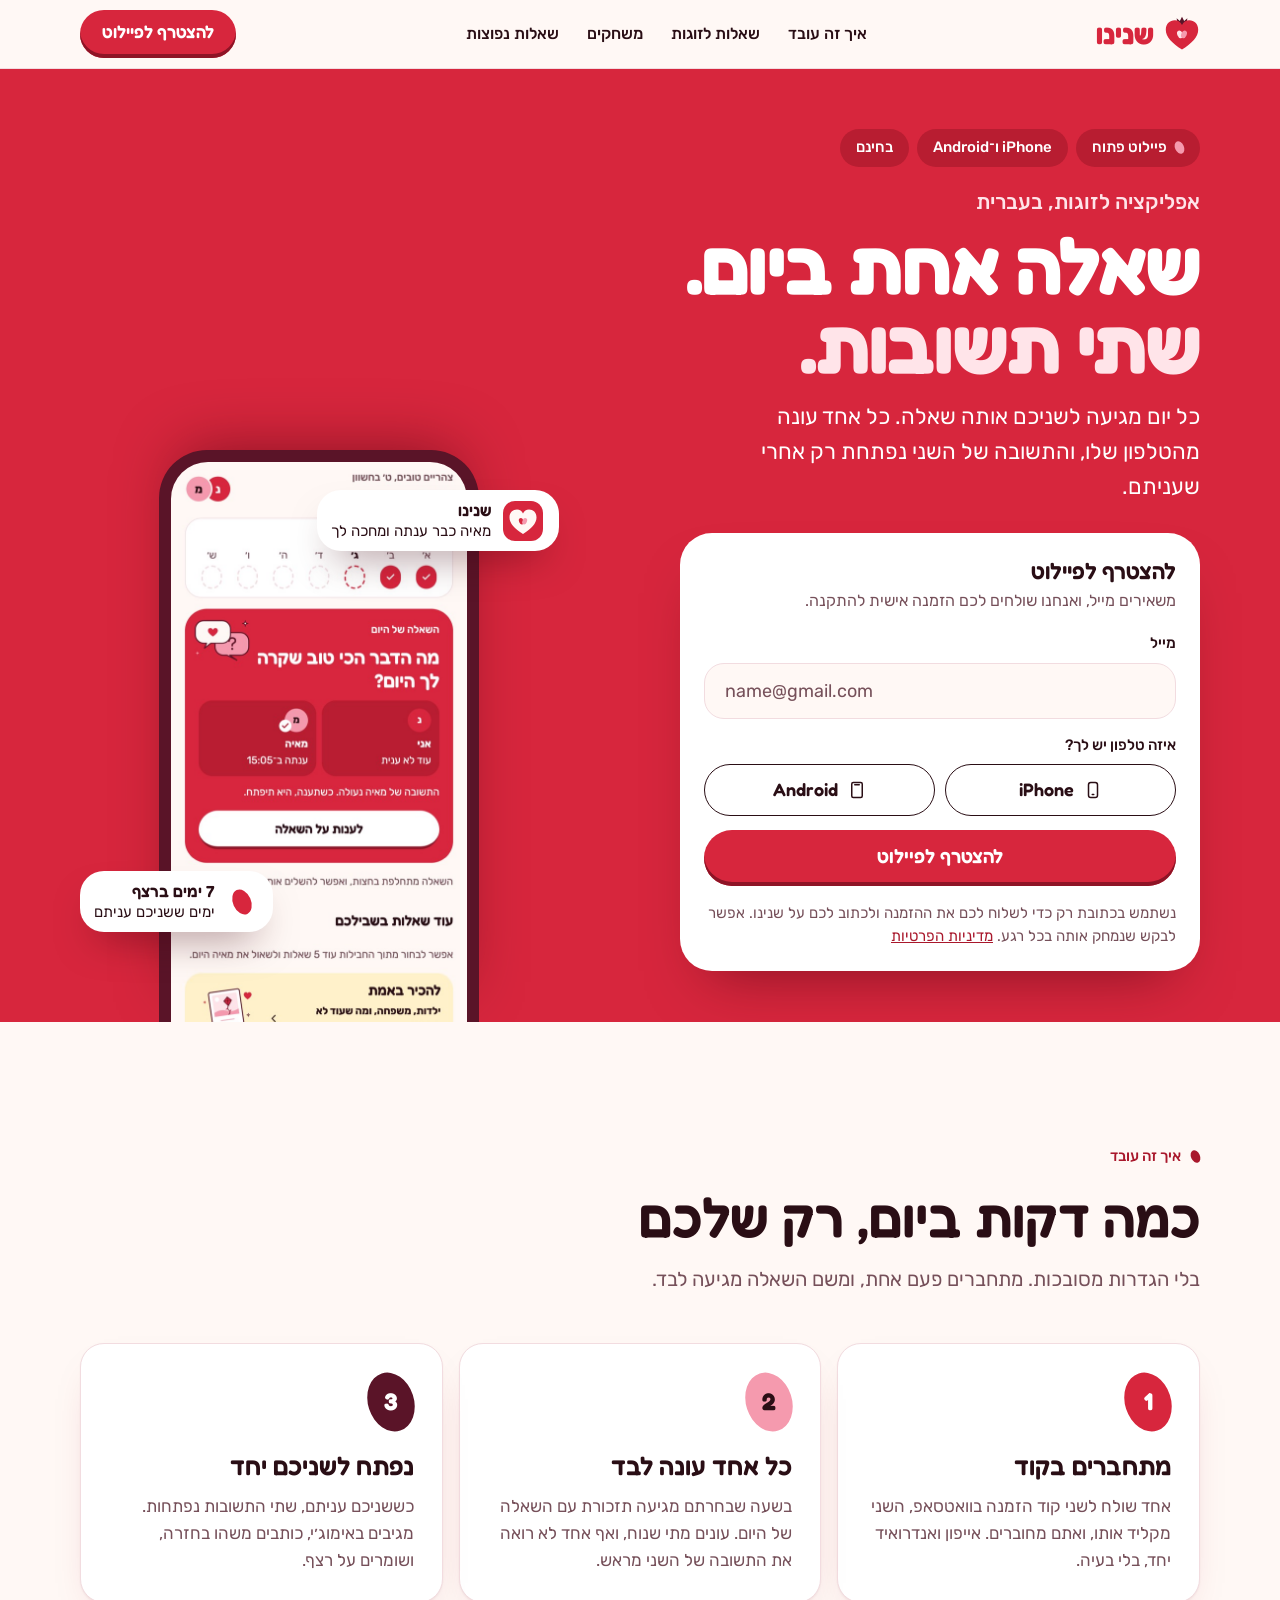
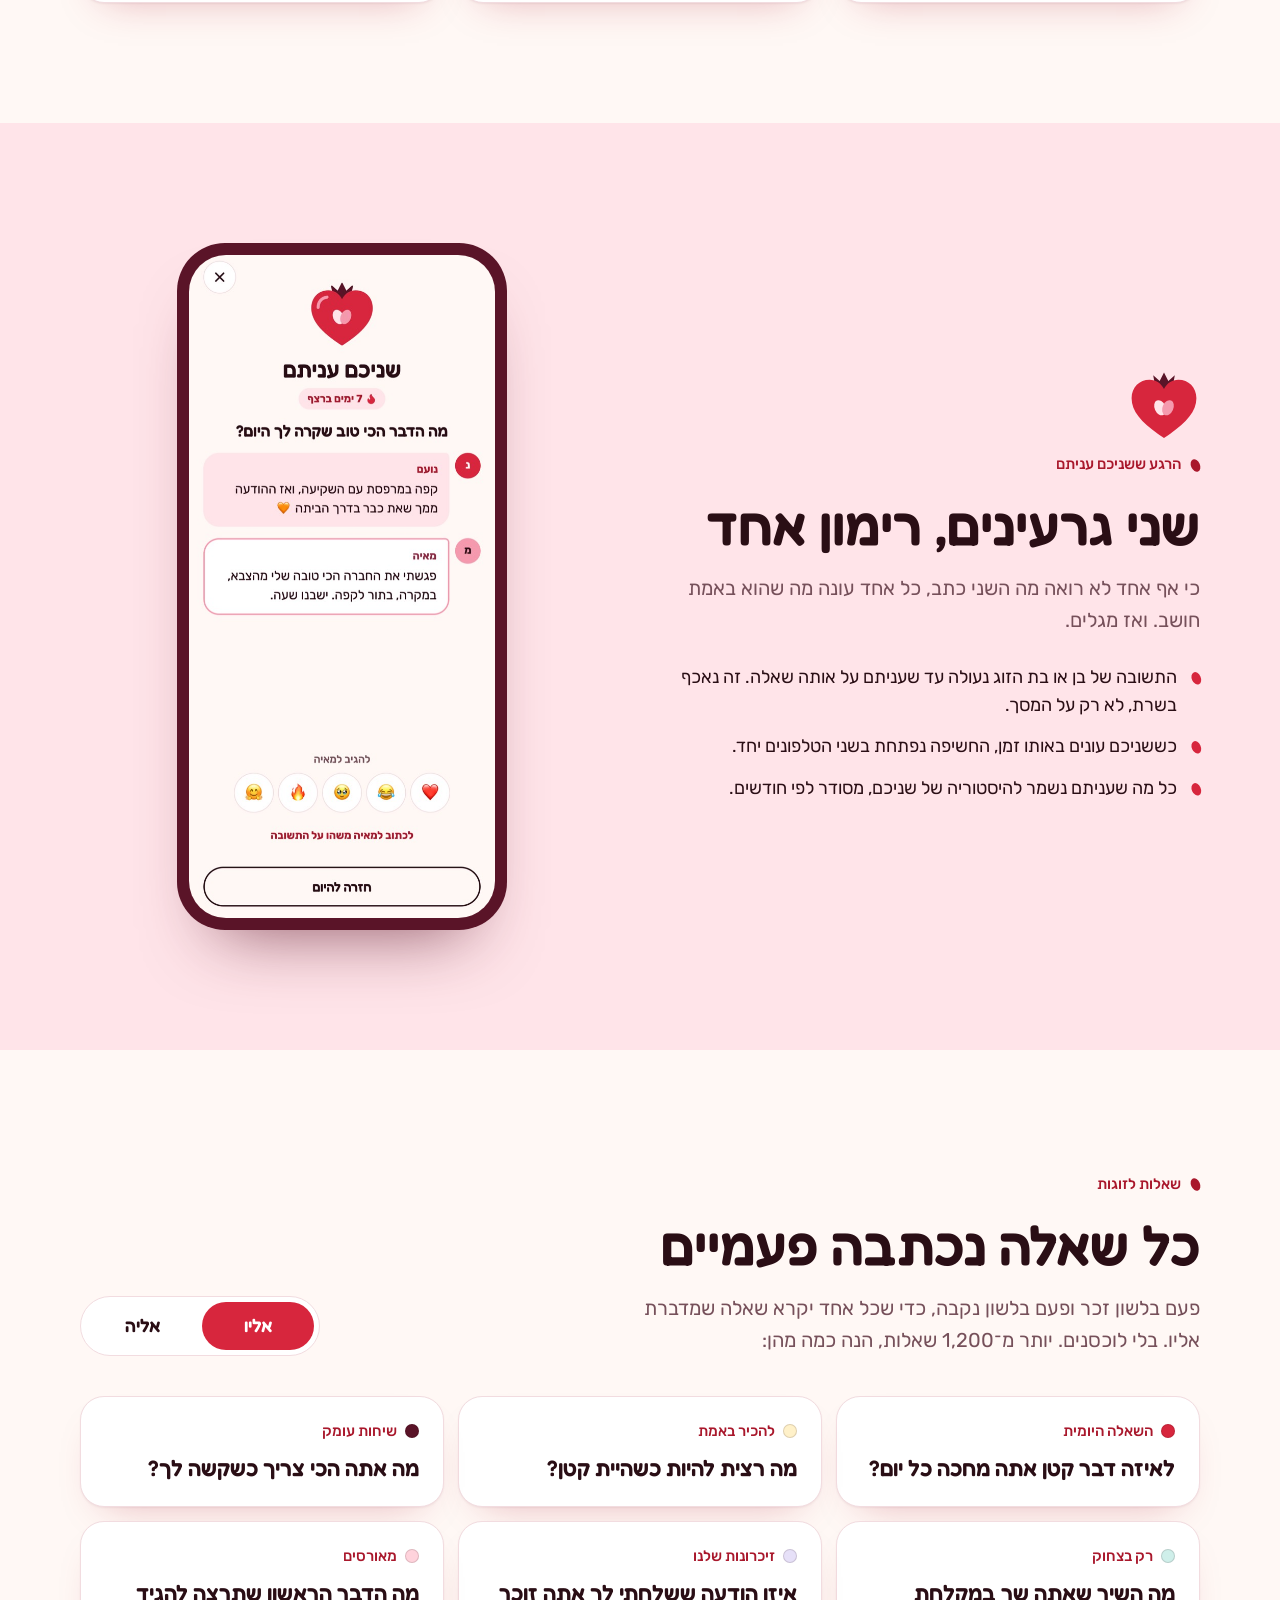
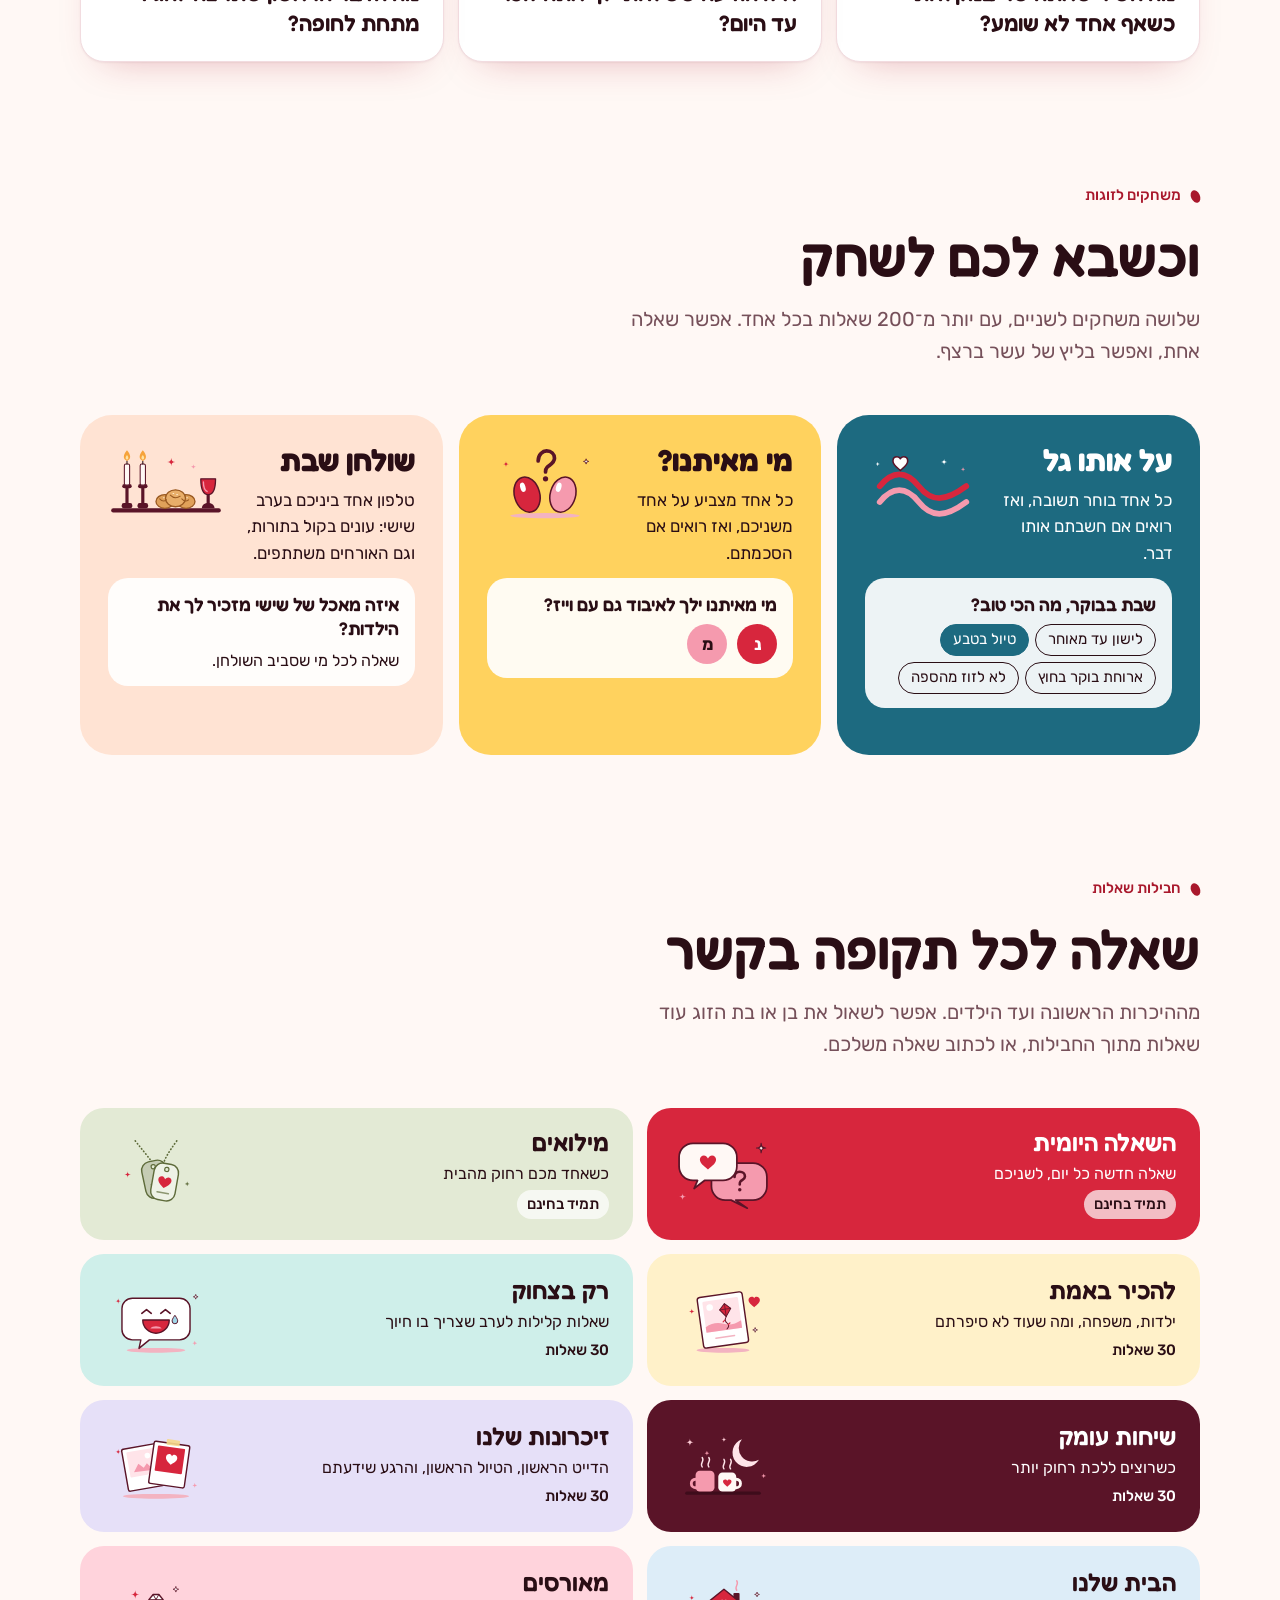
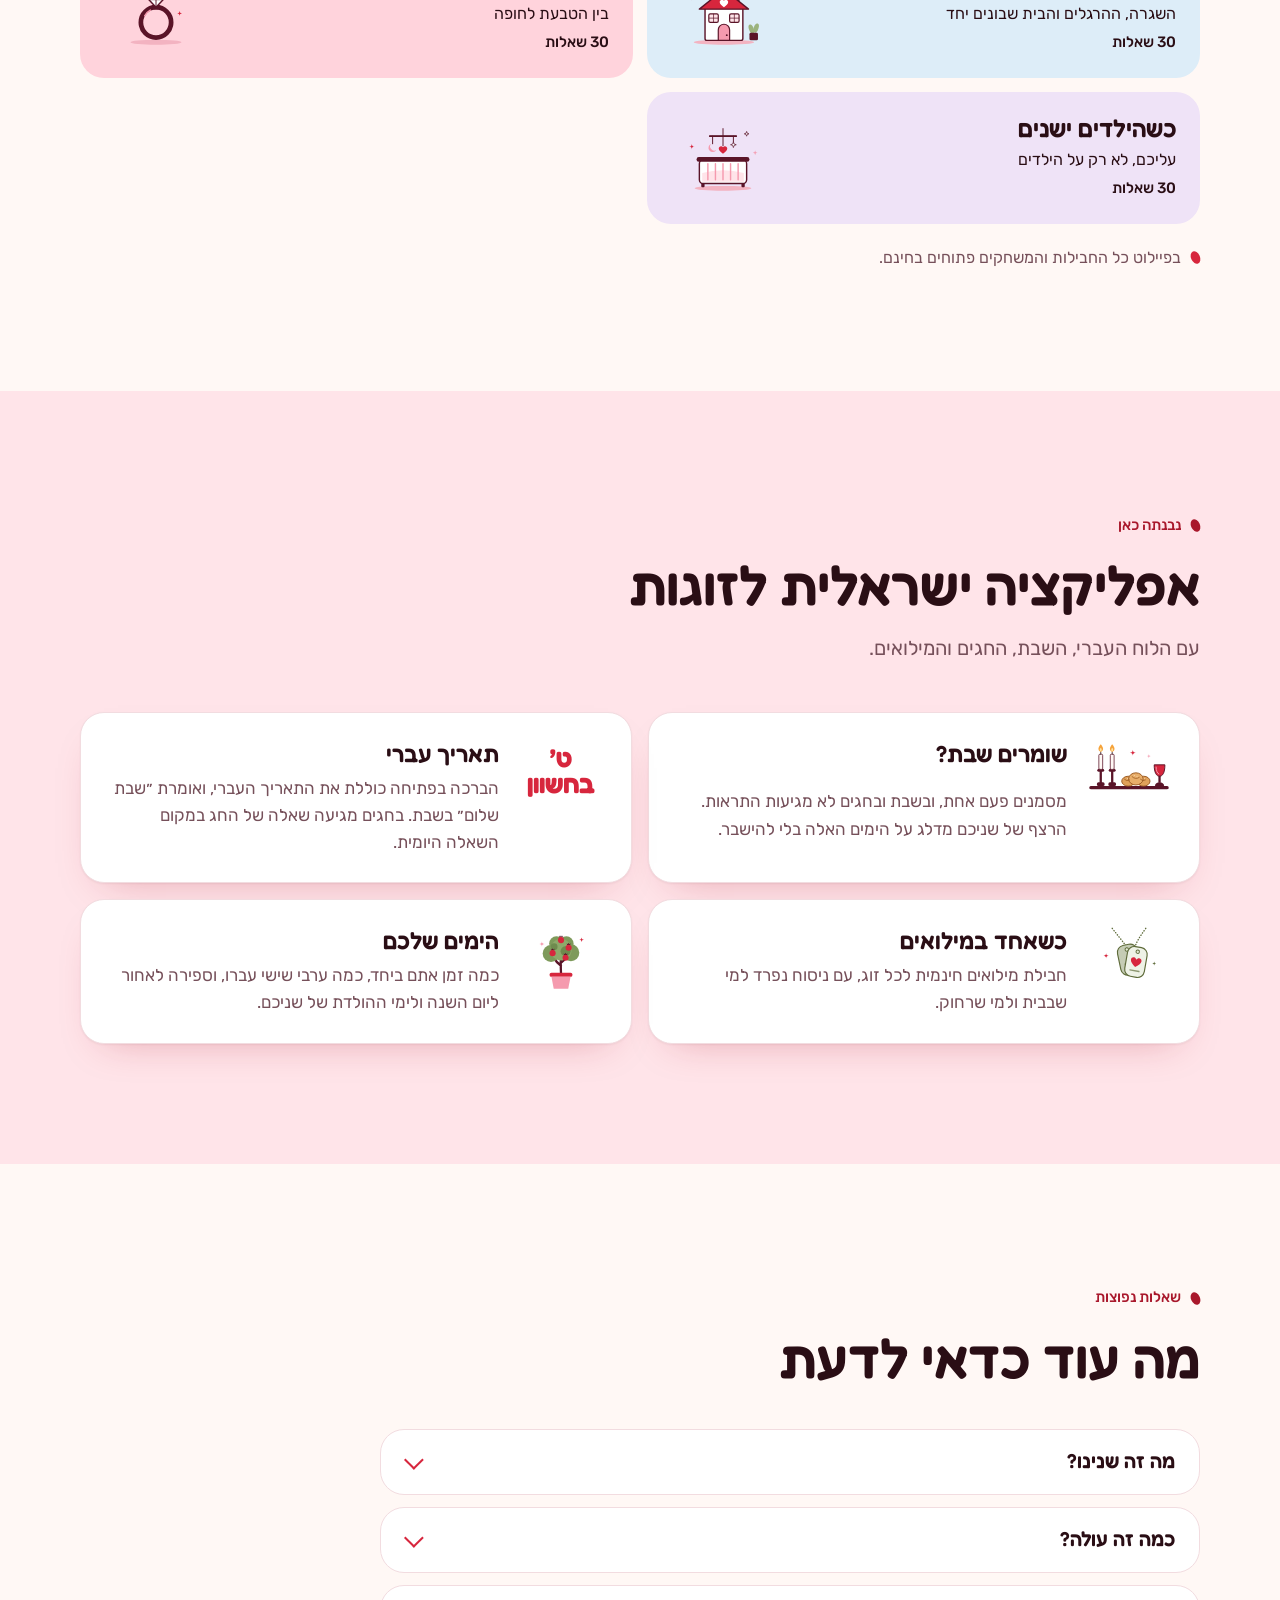
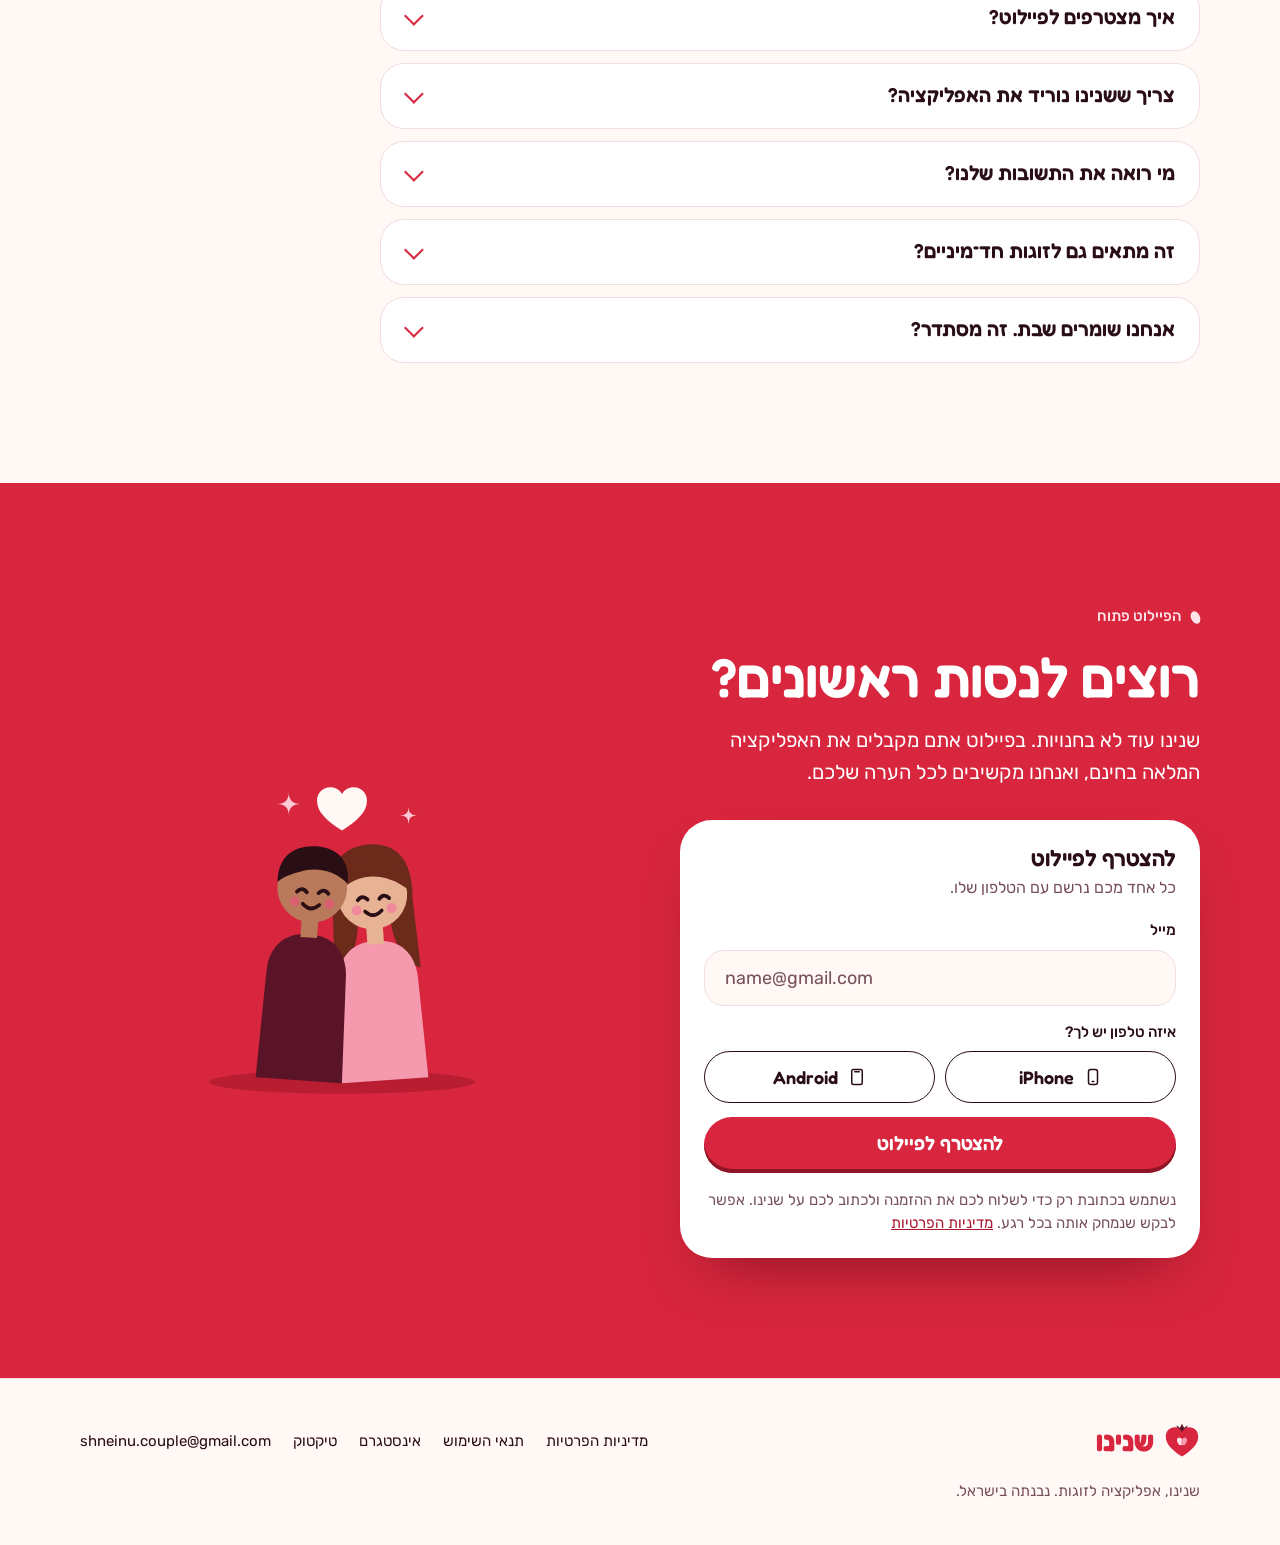
==== index.html @ 0aa76875 "New landing page: pilot signup for iPhone and Android, real app screens, games and packs, dark mode," ====
<!doctype html>
<html lang="he" dir="rtl">
<head>
<meta charset="utf-8">
<meta name="viewport" content="width=device-width, initial-scale=1, viewport-fit=cover">
<title>שנינו: אפליקציה לזוגות, שאלה אחת ביום לשניכם</title>
<meta name="description" content="אפליקציה לזוגות בעברית: כל יום מגיעה לשניכם אותה שאלה, והתשובות נפתחות רק כששניכם עניתם. שאלות לזוגות, משחקים זוגיים ושולחן שבת. לאייפון ולאנדרואיד.">
<link rel="canonical" href="https://shneinu.com/">
<link rel="alternate" hreflang="he-IL" href="https://shneinu.com/">
<link rel="alternate" hreflang="x-default" href="https://shneinu.com/">
<meta name="robots" content="index, follow, max-image-preview:large">
<link rel="icon" href="favicon.svg" type="image/svg+xml">
<link rel="apple-touch-icon" href="apple-touch-icon.png">
<meta name="theme-color" content="#D7263D">
<meta property="og:type" content="website">
<meta property="og:locale" content="he_IL">
<meta property="og:site_name" content="שנינו">
<meta property="og:url" content="https://shneinu.com/">
<meta property="og:title" content="שנינו: שאלה אחת ביום, שתי תשובות">
<meta property="og:description" content="כל יום אותה שאלה לשניכם. התשובה של השני נפתחת רק אחרי שעניתם. אפליקציה לזוגות בעברית, לאייפון ולאנדרואיד.">
<meta property="og:image" content="https://shneinu.com/og.png">
<meta property="og:image:width" content="1200">
<meta property="og:image:height" content="630">
<meta property="og:image:alt" content="הלוגו של שנינו, רימון בצורת לב, והכיתוב: שאלה אחת ביום. שתי תשובות.">
<meta name="twitter:card" content="summary_large_image">
<link rel="preconnect" href="https://fonts.googleapis.com">
<link rel="preconnect" href="https://fonts.gstatic.com" crossorigin>
<link rel="stylesheet" href="https://fonts.googleapis.com/css2?family=Fredoka:wght@600;700&family=Rubik:wght@400;500;700&display=swap">
<link rel="preload" as="image" href="img/today.jpg" fetchpriority="high">
<link rel="stylesheet" href="style.css?v=3">
<script type="application/ld+json">
{
  "@context": "https://schema.org",
  "@graph": [
    {
      "@type": "Organization",
      "@id": "https://shneinu.com/#org",
      "name": "שנינו",
      "alternateName": "Shneinu",
      "url": "https://shneinu.com/",
      "logo": "https://shneinu.com/apple-touch-icon.png",
      "email": "shneinu.couple@gmail.com",
      "sameAs": ["https://www.instagram.com/shneinu.app/", "https://www.tiktok.com/@shneinu.app"]
    },
    {
      "@type": "WebSite",
      "@id": "https://shneinu.com/#site",
      "url": "https://shneinu.com/",
      "name": "שנינו",
      "alternateName": "Shneinu",
      "inLanguage": "he-IL",
      "publisher": { "@id": "https://shneinu.com/#org" }
    },
    {
      "@type": "MobileApplication",
      "name": "שנינו",
      "alternateName": "Shneinu",
      "description": "אפליקציה לזוגות בעברית: שאלה אחת ביום לשניכם, והתשובות נפתחות רק כששניכם עניתם.",
      "operatingSystem": "iOS, Android",
      "applicationCategory": "LifestyleApplication",
      "inLanguage": "he",
      "countriesSupported": "IL",
      "url": "https://shneinu.com/",
      "image": "https://shneinu.com/og.png",
      "publisher": { "@id": "https://shneinu.com/#org" },
      "offers": { "@type": "Offer", "price": "0", "priceCurrency": "ILS" }
    },
    {
      "@type": "FAQPage",
      "mainEntity": [
        { "@type": "Question", "name": "מה זה שנינו?", "acceptedAnswer": { "@type": "Answer", "text": "אפליקציה לזוגות בעברית. כל יום מגיעה לשניכם אותה שאלה, כל אחד עונה מהטלפון שלו, והתשובה של בן או בת הזוג נפתחת רק אחרי שעניתם בעצמכם. יש גם חבילות שאלות לכל שלב בקשר ומשחקים לשניים." } },
        { "@type": "Question", "name": "כמה זה עולה?", "acceptedAnswer": { "@type": "Answer", "text": "בפיילוט הכול פתוח בחינם. גם אחרי ההשקה השאלה היומית תישאר בחינם. בהמשך יהיה מנוי שפותח את החבילות וההיסטוריה, ומנוי אחד מספיק לשניכם." } },
        { "@type": "Question", "name": "איך מצטרפים לפיילוט?", "acceptedAnswer": { "@type": "Answer", "text": "משאירים באתר מייל ובוחרים אייפון או אנדרואיד. נשלח לכם הזמנה אישית: באייפון דרך TestFlight, האפליקציה של אפל לניסוי אפליקציות לפני שהן בחנות, ובאנדרואיד דרך Google Play. באנדרואיד צריך לכתוב את כתובת ה־Gmail שמחוברת לטלפון." } },
        { "@type": "Question", "name": "צריך ששנינו נוריד את האפליקציה?", "acceptedAnswer": { "@type": "Answer", "text": "כן, כל אחד בטלפון שלו. אחד שולח לשני קוד הזמנה בוואטסאפ, השני מקליד אותו, ואתם מחוברים. אייפון ואנדרואיד מתחברים זה לזה בלי בעיה." } },
        { "@type": "Question", "name": "מי רואה את התשובות שלנו?", "acceptedAnswer": { "@type": "Answer", "text": "רק שניכם. התשובה של בן או בת הזוג נשארת נעולה עד שעניתם על אותה שאלה, והכלל הזה נאכף בשרת ולא רק במסך. אין באפליקציה פרסומות או כלי מעקב, ולא מוכרים מידע." } },
        { "@type": "Question", "name": "זה מתאים גם לזוגות חד־מיניים?", "acceptedAnswer": { "@type": "Answer", "text": "כן. כל אחד בוחר אם לפנות אליו בלשון זכר או נקבה, וכל שאלה נכתבה בשתי הלשונות." } },
        { "@type": "Question", "name": "אנחנו שומרים שבת. זה מסתדר?", "acceptedAnswer": { "@type": "Answer", "text": "כן. מי שמסמן ששומר שבת לא מקבל התראות בשבת ובחגים, והרצף של שניכם מדלג על הימים האלה בלי להישבר." } }
      ]
    }
  ]
}
</script>
<style>
  .wrap { max-width: 1160px; margin: 0 auto; padding-inline: 20px; }
  .sr { position: absolute; width: 1px; height: 1px; overflow: hidden; clip: rect(0 0 0 0); white-space: nowrap; }

  /* The seed: small tilted oval, the app's mark for "here" and progress. */
  .seed { display: inline-block; width: 9px; height: 13px; border-radius: 50%; background: currentColor; transform: rotate(-24deg); flex: none; }
  .eyebrow { font: 500 15px/1.3 var(--body); display: inline-flex; align-items: center; gap: 10px; color: var(--accent-text); margin: 0; }
  h2.title { font: 600 clamp(34px, 5vw, 54px)/1.12 var(--display); margin: 14px 0 16px; text-wrap: balance; }
  p.intro { font-size: 20px; line-height: 1.6; max-width: 44ch; margin: 0; color: var(--muted); }
  section.block { padding-block: clamp(72px, 10vw, 120px); }
  section[id] { scroll-margin-top: 84px; }

  /* Buttons: pills with a darker bottom edge that flattens on press. */
  .btn { display: inline-flex; align-items: center; justify-content: center; gap: 10px; min-height: 56px; padding: 6px 30px 10px; border-radius: 999px; font: 600 19px/1.2 var(--display); text-decoration: none; border: 0; cursor: pointer; transition: transform .3s ease, box-shadow .3s ease; }
  .btn:active { transform: translateY(3px); }
  .btn-red { background: var(--red); color: var(--white); box-shadow: inset 0 -4px 0 var(--red-edge); }
  .btn-red:active { box-shadow: inset 0 -1px 0 var(--red-edge); }
  .btn-white { background: var(--white); color: #A9182C; box-shadow: inset 0 -4px 0 var(--red-edge); }
  .btn-white:active { box-shadow: inset 0 -1px 0 var(--red-edge); }
  .btn:focus-visible, a:focus-visible, button:focus-visible, summary:focus-visible { outline: 3px solid var(--pink); outline-offset: 3px; }
  .btn[disabled] { cursor: progress; }

  /* ------------------------------------------------------------ nav */
  .nav { position: sticky; top: 0; z-index: 10; background: var(--bg); border-bottom: 1px solid var(--line); }
  .nav .wrap { display: flex; align-items: center; justify-content: space-between; gap: 16px; min-height: 68px; }
  .brand { display: inline-flex; align-items: center; gap: 10px; text-decoration: none; color: var(--red); font: 700 28px/1 var(--display); }
  .brand svg { width: 36px; height: 36px; }
  .nav-links { display: none; gap: 28px; }
  .nav-links a { color: var(--ink); text-decoration: none; font-weight: 500; font-size: 16px; }
  .nav-links a:hover { color: var(--accent-text); }
  @media (min-width: 900px) { .nav-links { display: flex; } }
  .nav .btn { min-height: 48px; padding: 4px 22px 8px; font-size: 17px; }

  /* ------------------------------------------------------------ hero */
  .hero { background: var(--red); color: var(--on-red); overflow: hidden; }
  .hero .wrap { display: grid; gap: 40px; padding-top: clamp(36px, 5vw, 60px); }
  @media (min-width: 960px) { .hero .wrap { grid-template-columns: 1.1fr .9fr; align-items: end; gap: 56px; } }
  .hero-copy { padding-bottom: clamp(8px, 4vw, 80px); align-self: center; }
  .chip-row { display: flex; flex-wrap: wrap; gap: 8px; margin: 0; padding: 0; list-style: none; }
  .hero .chip-row li { background: var(--red-panel); color: var(--on-red); border-radius: 999px; padding: 6px 16px; font-size: 15px; font-weight: 500; display: inline-flex; align-items: center; gap: 8px; min-height: 36px; }
  .hero .chip-row .seed { color: var(--pink); }
  .hero h1 { margin: 20px 0 14px; text-wrap: balance; }
  .hero h1 .kicker { display: block; font: 500 clamp(18px, 2vw, 21px)/1.4 var(--body); color: var(--on-red-soft); margin-bottom: 10px; }
  .hero h1 .big { display: block; font: 700 clamp(46px, 6.6vw, 78px)/1.02 var(--display); letter-spacing: -.01em; }
  .hero h1 .big span { color: var(--on-red-soft); }
  .hero .lead { font-size: clamp(19px, 2.1vw, 22px); line-height: 1.6; max-width: 34ch; margin: 0 0 28px; }

  /* The pilot form: a card on the red. */
  .pilot { background: var(--surface); color: var(--ink); border-radius: 32px; padding: 24px; max-width: 520px; box-shadow: 0 30px 60px -30px rgba(60, 0, 12, .55); }
  .pilot h2 { font: 600 22px/1.3 var(--display); margin: 0 0 4px; }
  .pilot .sub { margin: 0 0 18px; font-size: 16px; line-height: 1.5; color: var(--muted); }
  .pilot form { display: grid; gap: 14px; }
  .field { display: grid; gap: 6px; font-size: 15px; font-weight: 500; }
  .field input { font: 400 18px var(--body); min-height: 56px; padding: 10px 20px; border-radius: 20px; border: 1.5px solid var(--line); background: var(--bg); color: var(--ink); width: 100%; text-align: left; }
  .field input::placeholder { color: var(--muted); }
  .field input:focus { outline: 3px solid var(--pink); outline-offset: 1px; border-color: var(--red); }
  .phones { border: 0; margin: 0; padding: 0; display: grid; gap: 6px; }
  .phones legend { font-size: 15px; font-weight: 500; padding: 0; margin-bottom: 6px; }
  .phones .opts { display: grid; grid-template-columns: 1fr 1fr; gap: 10px; }
  .phones label { position: relative; display: flex; align-items: center; justify-content: center; gap: 10px; min-height: 52px; border-radius: 999px; border: 1.5px solid var(--ink); font: 600 18px/1.2 var(--display); cursor: pointer; padding: 6px 12px; transition: background .3s ease, color .3s ease, border-color .3s ease; }
  .phones input { position: absolute; opacity: 0; inset: 0; margin: 0; cursor: pointer; }
  .phones label:has(input:checked) { background: var(--red); border-color: var(--red); color: var(--white); }
  .phones label:has(input:focus-visible) { outline: 3px solid var(--pink); outline-offset: 2px; }
  .phones svg { width: 18px; height: 18px; flex: none; }
  .hint { margin: 0; font-size: 15px; line-height: 1.5; color: var(--muted); }
  .hint[hidden] { display: none; }
  .pilot .btn { width: 100%; }
  /* Hidden in place: never pushed off to a side. In right-to-left pages the
     browser lets you scroll to whatever sits off the left edge, which made the
     old page zoom out to a sea of white on phones. */
  .trap { position: absolute; width: 1px; height: 1px; overflow: hidden; clip-path: inset(50%); opacity: 0; pointer-events: none; }
  .error { color: var(--accent-text); background: var(--blush); border-radius: 16px; padding: 10px 16px; margin: 0; font-size: 15px; }
  .fine { font-size: 15px; line-height: 1.5; color: var(--muted); margin: 2px 0 0; }
  .done { display: grid; gap: 8px; justify-items: start; }
  .done[hidden] { display: none; }
  .done svg { width: 56px; height: 56px; }
  .done h3 { font: 600 24px/1.3 var(--display); margin: 0; }
  .done p { margin: 0; font-size: 17px; line-height: 1.55; color: var(--muted); }

  /* After launch the forms give way to store buttons (see STORES below). */
  .stores { display: none; flex-wrap: wrap; gap: 12px; }
  .stores .btn { min-width: 200px; }
  html.launched .pilot-only { display: none !important; }
  html.launched .stores { display: flex; }

  /* The real Today screen in a phone. */
  .hero-art { position: relative; display: flex; justify-content: center; align-self: end; padding-top: 24px; }
  .phone { width: min(320px, 78vw); background: var(--wine); border-radius: 48px 48px 0 0; padding: 12px 12px 0; box-shadow: 0 -20px 60px -20px rgba(60, 0, 12, .5); }
  .phone img { display: block; width: 100%; height: auto; aspect-ratio: 600 / 1300; object-fit: cover; object-position: top; border-radius: 37px 37px 0 0; max-height: 560px; }
  .float { position: absolute; background: var(--surface); color: var(--ink); border-radius: 24px; padding: 10px 16px 10px 14px; display: flex; align-items: center; gap: 12px; box-shadow: 0 20px 40px -18px rgba(60, 0, 12, .55); font-size: 15px; line-height: 1.35; max-width: 250px; }
  .float b { display: block; font: 600 16px/1.3 var(--display); }
  .float .icon { width: 40px; height: 40px; border-radius: 12px; background: var(--red); display: grid; place-items: center; flex: none; }
  .float .icon svg { width: 30px; height: 30px; }
  .float.n1 { top: 64px; inset-inline-start: 0; }
  .float.n2 { bottom: 90px; inset-inline-end: 0; }
  .float.n2 .seedbig { width: 18px; height: 26px; border-radius: 50%; background: var(--red); transform: rotate(-24deg); flex: none; margin-inline: 6px; }
  @media (max-width: 520px) { .float { font-size: 14px; max-width: 210px; } .float.n2 { display: none; } .float.n1 { top: 4px; } }

  /* ------------------------------------------------------------ steps */
  .steps { list-style: none; margin: 48px 0 0; padding: 0; display: grid; gap: 16px; counter-reset: step; }
  @media (min-width: 860px) { .steps { grid-template-columns: repeat(3, 1fr); } }
  .steps li { background: var(--surface); border: 1px solid var(--line); border-radius: 24px; padding: 28px; box-shadow: var(--shadow); display: grid; gap: 10px; align-content: start; }
  .steps .num { width: 46px; height: 60px; border-radius: 50%; background: var(--red); color: var(--white); transform: rotate(-18deg); display: grid; place-items: center; font: 700 24px/1 var(--display); }
  .steps .num span { transform: rotate(18deg); }
  .steps li:nth-child(2) .num { background: var(--pink); color: var(--ink); }
  .steps li:nth-child(3) .num { background: var(--wine); }
  .steps h3 { font: 600 25px/1.3 var(--display); margin: 8px 0 0; }
  .steps p { margin: 0; font-size: 17px; line-height: 1.6; color: var(--muted); }

  /* ------------------------------------------------------------ reveal */
  .reveal { background: var(--blush); }
  .split { display: grid; gap: 48px; align-items: center; }
  @media (min-width: 900px) { .split { grid-template-columns: 1fr 1fr; gap: 72px; } }
  .reveal-art { display: flex; justify-content: center; }
  .shot { width: min(330px, 82vw); background: var(--wine); border-radius: 48px; padding: 12px; box-shadow: 0 40px 70px -40px rgba(90, 20, 40, .7); }
  .shot img { display: block; width: 100%; height: auto; border-radius: 37px; aspect-ratio: 600 / 1300; }
  .heart { width: 72px; height: 72px; display: block; margin-bottom: 8px; }
  .heart .seed-a, .heart .seed-b { transition: transform .5s cubic-bezier(.3, 1.3, .5, 1), opacity .4s ease; }
  .heart:not(.in) .seed-a { transform: translateX(-34px); opacity: 0; }
  .heart:not(.in) .seed-b { transform: translateX(34px); opacity: 0; }
  .facts { list-style: none; padding: 0; margin: 28px 0 0; display: grid; gap: 14px; }
  .facts li { display: flex; gap: 14px; align-items: baseline; font-size: 18px; line-height: 1.55; }
  .facts .seed { color: var(--red); transform: rotate(-24deg) translateY(2px); }

  /* --------------------------------------------------- questions (both forms) */
  .qhead { display: flex; flex-wrap: wrap; align-items: end; justify-content: space-between; gap: 24px; }
  .switch { display: inline-grid; grid-template-columns: 1fr 1fr; background: var(--surface); border: 1px solid var(--line); border-radius: 999px; padding: 5px; gap: 4px; }
  .switch button { font: 600 18px/1.2 var(--display); min-height: 48px; min-width: 112px; padding: 6px 18px; border-radius: 999px; border: 0; background: transparent; color: var(--ink); cursor: pointer; transition: background .3s ease, color .3s ease; }
  .switch button[aria-pressed="true"] { background: var(--red); color: var(--white); }
  .qgrid { list-style: none; margin: 40px 0 0; padding: 0; display: grid; gap: 14px; }
  @media (min-width: 700px) { .qgrid { grid-template-columns: 1fr 1fr; } }
  @media (min-width: 1040px) { .qgrid { grid-template-columns: repeat(3, 1fr); } }
  .qgrid li { background: var(--surface); border: 1px solid var(--line); border-radius: 24px; padding: 22px 24px; display: grid; gap: 10px; align-content: start; box-shadow: var(--shadow); }
  .qgrid small { font-size: 15px; font-weight: 500; color: var(--accent-text); display: inline-flex; align-items: center; gap: 8px; }
  .qgrid small i { width: 14px; height: 14px; border-radius: 50%; display: inline-block; border: 1px solid rgba(42, 14, 21, .15); }
  .qgrid p { margin: 0; font: 600 22px/1.35 var(--display); }
  .qgrid [data-f] { display: none; }
  .show-f .qgrid [data-m] { display: none; }
  .show-f .qgrid [data-f] { display: block; }

  /* ------------------------------------------------------------ games */
  .games { display: grid; gap: 16px; margin-top: 48px; }
  @media (min-width: 900px) { .games { grid-template-columns: repeat(3, 1fr); } }
  .game { border-radius: 32px; padding: 28px; display: grid; gap: 12px; align-content: start; position: relative; overflow: hidden; min-height: 340px; }
  .game h3 { font: 700 30px/1.15 var(--display); margin: 0; }
  .game .head p { margin: 0; font-size: 17px; line-height: 1.55; }
  .game { grid-template-columns: 1fr auto; }
  .game .art { width: clamp(84px, 22vw, 116px); height: auto; grid-column: 2; grid-row: 1; }
  .game .head { grid-column: 1; grid-row: 1; display: grid; gap: 10px; align-content: start; }
  .game .card { grid-column: 1 / -1; }
  .game .card { background: rgba(255, 255, 255, .92); color: #2A0E15; border-radius: 20px; padding: 14px 16px; margin-top: auto; font-size: 16px; line-height: 1.45; align-self: end; }
  .game .card b { font: 600 18px/1.35 var(--display); display: block; margin-bottom: 8px; }
  .opts-row { display: flex; flex-wrap: wrap; gap: 6px; }
  .opts-row span { border-radius: 999px; padding: 4px 12px; font-size: 15px; border: 1px solid currentColor; }
  .opts-row span.pick { background: #1D6A80; border-color: #1D6A80; color: #FFFFFF; }
  .game.match { background: #1D6A80; color: #FFFFFF; }
  .game.who { background: #FFD25E; color: #2A0E15; }
  .game.shab { background: #FFE3D3; color: #2A0E15; }
  .who-pick { display: flex; gap: 10px; }
  .who-pick span { width: 40px; height: 40px; border-radius: 50%; display: grid; place-items: center; font: 700 17px var(--body); }
  .who-pick .a { background: #D7263D; color: #FFFFFF; }
  .who-pick .b { background: #F59AAE; color: #2A0E15; }

  /* ------------------------------------------------------------ packs */
  .shelves { list-style: none; margin: 48px 0 0; padding: 0; display: grid; gap: 14px; }
  @media (min-width: 760px) { .shelves { grid-template-columns: 1fr 1fr; } }
  .shelf { border-radius: 24px; padding: 20px 24px; display: flex; align-items: center; gap: 16px; min-height: 132px; color: #2A0E15; }
  .shelf div { flex: 1; display: grid; gap: 4px; }
  .shelf h3 { font: 600 24px/1.25 var(--display); margin: 0; }
  .shelf p { margin: 0; font-size: 16px; line-height: 1.45; }
  .shelf small { font-size: 15px; font-weight: 500; }
  .shelf img { width: 104px; height: auto; flex: none; }
  .shelf.daily { background: #D7263D; color: #FFFFFF; }
  .shelf.deep { background: #5A1428; color: #FFFFFF; }
  .tag { display: inline-flex; align-items: center; gap: 6px; background: rgba(255, 255, 255, .7); color: #2A0E15; border-radius: 999px; padding: 2px 10px; font-size: 15px; font-weight: 500; width: fit-content; }
  .launch-line { margin: 20px 0 0; font-size: 16px; color: var(--muted); display: flex; gap: 10px; align-items: center; }
  .launch-line .seed { color: var(--red); }

  /* ------------------------------------------------------------ made here */
  .here { display: grid; gap: 16px; margin-top: 48px; }
  @media (min-width: 760px) { .here { grid-template-columns: 1fr 1fr; } }
  .here article { background: var(--surface); border: 1px solid var(--line); border-radius: 24px; padding: 26px 28px; display: grid; grid-template-columns: auto 1fr; gap: 6px 20px; box-shadow: var(--shadow); }
  .here img { grid-row: span 2; width: 84px; height: auto; align-self: start; }
  .here h3 { font: 600 23px/1.3 var(--display); margin: 0; }
  .here p { margin: 0; font-size: 17px; line-height: 1.6; color: var(--muted); }
  .hebdate { font: 700 26px/1 var(--display); color: var(--red); grid-row: span 2; width: 84px; text-align: center; padding-top: 6px; }
  @media (max-width: 560px) {
    .here article { grid-template-columns: 1fr; }
    .here img, .hebdate { grid-row: auto; }
    .hebdate { width: auto; text-align: start; padding: 0 0 6px; }
  }

  /* ------------------------------------------------------------ faq */
  .faq { display: grid; gap: 12px; margin-top: 40px; max-width: 820px; }
  .faq details { background: var(--surface); border: 1px solid var(--line); border-radius: 24px; padding: 0 24px; }
  .faq summary { list-style: none; cursor: pointer; min-height: 64px; display: flex; align-items: center; justify-content: space-between; gap: 16px; font: 600 20px/1.35 var(--display); padding-block: 14px; }
  .faq summary::-webkit-details-marker { display: none; }
  .faq summary::after { content: ''; width: 12px; height: 12px; border-inline-end: 2.5px solid var(--red); border-bottom: 2.5px solid var(--red); transform: rotate(-45deg) translateY(-3px); transition: transform .3s ease; flex: none; margin-inline-end: 4px; }
  .faq details[open] summary::after { transform: rotate(135deg) translateY(-3px); }
  .faq details p { margin: 0 0 20px; font-size: 17px; line-height: 1.65; color: var(--muted); max-width: 64ch; }

  /* ------------------------------------------------------------ join */
  .join { background: var(--red); color: var(--on-red); }
  .join .eyebrow { color: var(--on-red-soft); }
  .join p.intro { color: var(--on-red); }
  .join .split { align-items: center; }
  .join .pilot { margin-top: 32px; }
  .join .stores { margin-top: 32px; }
  .couple { display: flex; justify-content: center; }
  .couple img { width: min(440px, 70%); height: auto; }

  .site-foot { padding-block: 40px; font-size: 15px; border-top: 1px solid var(--line); }
  .site-foot .wrap { display: flex; flex-wrap: wrap; gap: 16px 28px; align-items: center; justify-content: space-between; }
  .site-foot nav { display: flex; flex-wrap: wrap; gap: 4px 22px; }
  .site-foot a { color: var(--ink); text-decoration: none; display: inline-flex; min-height: 44px; align-items: center; }
  .site-foot a:hover { color: var(--accent-text); }
  .site-foot .brand { color: var(--red); }
  .site-foot .copy { color: var(--muted); width: 100%; margin: 0; }

  /* Sections settle in softly as they come into view. */
  .js .rise { opacity: 0; transform: translateY(16px); transition: opacity .5s ease, transform .5s ease; }
  .js .rise.in { opacity: 1; transform: none; }
  @media (prefers-reduced-motion: reduce) {
    .js .rise { opacity: 1; transform: none; transition: none; }
    .heart .seed-a, .heart .seed-b { transition: none; transform: none !important; opacity: 1 !important; }
    .btn, .phones label, .switch button, .faq summary::after { transition: none; }
  }
</style>
<script>document.documentElement.classList.add('js');</script>
</head>
<body>

<header class="nav">
  <div class="wrap">
    <a href="./" class="brand" aria-label="שנינו, לעמוד הבית"><svg viewBox="0 0 100 100" aria-hidden="true"><path d="M39 28 L35 6 L44 14 L50 2 L56 14 L65 6 L61 28 Z" fill="#5A1428"/><path d="M50 93 C22 75 5 58 5 38 C5 22 16 12 30 12 C39 12 46 17 50 25 C54 17 61 12 70 12 C84 12 95 22 95 38 C95 58 78 75 50 93 Z" fill="#D7263D"/><ellipse cx="44.5" cy="51" rx="7.5" ry="11" transform="rotate(-24 44.5 51)" fill="#FFE4E9"/><ellipse cx="55.5" cy="51" rx="7.5" ry="11" transform="rotate(24 55.5 51)" fill="#F59AAE"/></svg><span>שנינו</span></a>
    <nav class="nav-links" aria-label="באתר">
      <a href="#how">איך זה עובד</a>
      <a href="#questions">שאלות לזוגות</a>
      <a href="#games">משחקים</a>
      <a href="#faq">שאלות נפוצות</a>
    </nav>
    <a href="#join" class="btn btn-red" data-cta>להצטרף לפיילוט</a>
  </div>
</header>

<main>
<section class="hero">
  <div class="wrap">
    <div class="hero-copy">
      <ul class="chip-row" aria-label="בקצרה">
        <li class="pilot-only"><span class="seed" aria-hidden="true"></span>פיילוט פתוח</li>
        <li>iPhone ו־Android</li>
        <li>בחינם</li>
      </ul>
      <h1><span class="kicker">אפליקציה לזוגות, בעברית</span><span class="big">שאלה אחת ביום. <span>שתי תשובות.</span></span></h1>
      <p class="lead">כל יום מגיעה לשניכם אותה שאלה. כל אחד עונה מהטלפון שלו, והתשובה של השני נפתחת רק אחרי שעניתם.</p>

      <div class="pilot pilot-only" id="pilot-top">
        <h2>להצטרף לפיילוט</h2>
        <p class="sub">משאירים מייל, ואנחנו שולחים לכם הזמנה אישית להתקנה.</p>
        <form data-pilot novalidate></form>
      </div>
      <div class="stores" data-stores></div>
    </div>

    <div class="hero-art">
      <div class="phone"><img src="img/today.jpg" width="600" height="1300" alt="מסך היום באפליקציה: השאלה ״מה הדבר הכי טוב שקרה לך היום?״, מאיה כבר ענתה והתשובה שלה נעולה עד שנועם יענה." fetchpriority="high"></div>
      <div class="float n1" aria-hidden="true"><span class="icon"><svg viewBox="0 0 100 100"><path d="M50 93 C22 75 5 58 5 38 C5 22 16 12 30 12 C39 12 46 17 50 25 C54 17 61 12 70 12 C84 12 95 22 95 38 C95 58 78 75 50 93 Z" fill="#FFF8F5"/><ellipse cx="44.5" cy="51" rx="7.5" ry="11" transform="rotate(-24 44.5 51)" fill="#D7263D"/><ellipse cx="55.5" cy="51" rx="7.5" ry="11" transform="rotate(24 55.5 51)" fill="#F59AAE"/></svg></span><span><b>שנינו</b>מאיה כבר ענתה ומחכה לך</span></div>
      <div class="float n2" aria-hidden="true"><span class="seedbig"></span><span><b>7 ימים ברצף</b>ימים ששניכם עניתם</span></div>
    </div>
  </div>
</section>

<section class="block" id="how">
  <div class="wrap">
    <p class="eyebrow"><span class="seed"></span>איך זה עובד</p>
    <h2 class="title">כמה דקות ביום, רק שלכם</h2>
    <p class="intro">בלי הגדרות מסובכות. מתחברים פעם אחת, ומשם השאלה מגיעה לבד.</p>
    <ol class="steps">
      <li class="rise"><span class="num"><span>1</span></span><h3>מתחברים בקוד</h3><p>אחד שולח לשני קוד הזמנה בוואטסאפ, השני מקליד אותו, ואתם מחוברים. אייפון ואנדרואיד יחד, בלי בעיה.</p></li>
      <li class="rise"><span class="num"><span>2</span></span><h3>כל אחד עונה לבד</h3><p>בשעה שבחרתם מגיעה תזכורת עם השאלה של היום. עונים מתי שנוח, ואף אחד לא רואה את התשובה של השני מראש.</p></li>
      <li class="rise"><span class="num"><span>3</span></span><h3>נפתח לשניכם יחד</h3><p>כששניכם עניתם, שתי התשובות נפתחות. מגיבים באימוג׳י, כותבים משהו בחזרה, ושומרים על רצף.</p></li>
    </ol>
  </div>
</section>

<section class="block reveal">
  <div class="wrap split">
    <div class="rise">
      <svg class="heart" viewBox="0 0 100 100" aria-hidden="true"><path d="M39 28 L35 6 L44 14 L50 2 L56 14 L65 6 L61 28 Z" fill="#5A1428"/><path d="M50 93 C22 75 5 58 5 38 C5 22 16 12 30 12 C39 12 46 17 50 25 C54 17 61 12 70 12 C84 12 95 22 95 38 C95 58 78 75 50 93 Z" fill="#D7263D"/><ellipse class="seed-a" cx="44.5" cy="51" rx="7.5" ry="11" transform="rotate(-24 44.5 51)" fill="#FFE4E9"/><ellipse class="seed-b" cx="55.5" cy="51" rx="7.5" ry="11" transform="rotate(24 55.5 51)" fill="#F59AAE"/></svg>
      <p class="eyebrow"><span class="seed"></span>הרגע ששניכם עניתם</p>
      <h2 class="title">שני גרעינים, רימון אחד</h2>
      <p class="intro">כי אף אחד לא רואה מה השני כתב, כל אחד עונה מה שהוא באמת חושב. ואז מגלים.</p>
      <ul class="facts">
        <li><span class="seed"></span><span>התשובה של בן או בת הזוג נעולה עד שעניתם על אותה שאלה. זה נאכף בשרת, לא רק על המסך.</span></li>
        <li><span class="seed"></span><span>כששניכם עונים באותו זמן, החשיפה נפתחת בשני הטלפונים יחד.</span></li>
        <li><span class="seed"></span><span>כל מה שעניתם נשמר להיסטוריה של שניכם, מסודר לפי חודשים.</span></li>
      </ul>
    </div>
    <div class="reveal-art rise"><div class="shot"><img src="img/reveal.jpg" width="600" height="1300" loading="lazy" decoding="async" alt="מסך החשיפה: ״שניכם עניתם״, 7 ימים ברצף, והתשובות של נועם ומאיה זו לצד זו."></div></div>
  </div>
</section>

<section class="block" id="questions">
  <div class="wrap">
    <div class="qhead">
      <div>
        <p class="eyebrow"><span class="seed"></span>שאלות לזוגות</p>
        <h2 class="title">כל שאלה נכתבה פעמיים</h2>
        <p class="intro">פעם בלשון זכר ופעם בלשון נקבה, כדי שכל אחד יקרא שאלה שמדברת אליו. בלי לוכסנים. יותר מ־1,200 שאלות, הנה כמה מהן:</p>
      </div>
      <div class="switch" role="group" aria-label="להציג את השאלות">
        <button type="button" aria-pressed="true" data-form="m">אליו</button>
        <button type="button" aria-pressed="false" data-form="f">אליה</button>
      </div>
    </div>
    <ul class="qgrid" aria-live="polite">
      <li class="rise"><small><i style="background:#D7263D"></i>השאלה היומית</small><p data-m>לאיזה דבר קטן אתה מחכה כל יום?</p><p data-f>לאיזה דבר קטן את מחכה כל יום?</p></li>
      <li class="rise"><small><i style="background:#FFF1C9"></i>להכיר באמת</small><p data-m>מה רצית להיות כשהיית קטן?</p><p data-f>מה רצית להיות כשהיית קטנה?</p></li>
      <li class="rise"><small><i style="background:#5A1428"></i>שיחות עומק</small><p data-m>מה אתה הכי צריך כשקשה לך?</p><p data-f>מה את הכי צריכה כשקשה לך?</p></li>
      <li class="rise"><small><i style="background:#CFEFEA"></i>רק בצחוק</small><p data-m>מה השיר שאתה שר במקלחת כשאף אחד לא שומע?</p><p data-f>מה השיר שאת שרה במקלחת כשאף אחד לא שומע?</p></li>
      <li class="rise"><small><i style="background:#E6E0F8"></i>זיכרונות שלנו</small><p data-m>איזו הודעה ששלחתי לך אתה זוכר עד היום?</p><p data-f>איזו הודעה ששלחתי לך את זוכרת עד היום?</p></li>
      <li class="rise"><small><i style="background:#FFD3DC"></i>מאורסים</small><p data-m>מה הדבר הראשון שתרצה להגיד מתחת לחופה?</p><p data-f>מה הדבר הראשון שתרצי להגיד מתחת לחופה?</p></li>
    </ul>
  </div>
</section>

<section class="block" id="games" style="padding-top:0">
  <div class="wrap">
    <p class="eyebrow"><span class="seed"></span>משחקים לזוגות</p>
    <h2 class="title">וכשבא לכם לשחק</h2>
    <p class="intro">שלושה משחקים לשניים, עם יותר מ־200 שאלות בכל אחד. אפשר שאלה אחת, ואפשר בליץ של עשר ברצף.</p>
    <div class="games">
      <article class="game match rise">
        <img class="art" src="art/match.svg" width="120" height="109" alt="" loading="lazy">
        <div class="head"><h3>על אותו גל</h3><p>כל אחד בוחר תשובה, ואז רואים אם חשבתם אותו דבר.</p></div>
        <div class="card"><b>שבת בבוקר, מה הכי טוב?</b><div class="opts-row"><span>לישון עד מאוחר</span><span class="pick">טיול בטבע</span><span>ארוחת בוקר בחוץ</span><span>לא לזוז מהספה</span></div></div>
      </article>
      <article class="game who rise">
        <img class="art" src="art/who.svg" width="120" height="109" alt="" loading="lazy">
        <div class="head"><h3>מי מאיתנו?</h3><p>כל אחד מצביע על אחד משניכם, ואז רואים אם הסכמתם.</p></div>
        <div class="card"><b>מי מאיתנו ילך לאיבוד גם עם וייז?</b><div class="who-pick" aria-hidden="true"><span class="a">נ</span><span class="b">מ</span></div></div>
      </article>
      <article class="game shab rise">
        <img class="art" src="art/shabbat.svg" width="120" height="109" alt="" loading="lazy">
        <div class="head"><h3>שולחן שבת</h3><p>טלפון אחד ביניכם בערב שישי: עונים בקול בתורות, וגם האורחים משתתפים.</p></div>
        <div class="card"><b>איזה מאכל של שישי מזכיר לך את הילדות?</b>שאלה לכל מי שסביב השולחן.</div>
      </article>
    </div>
  </div>
</section>

<section class="block" style="padding-top:0">
  <div class="wrap">
    <p class="eyebrow"><span class="seed"></span>חבילות שאלות</p>
    <h2 class="title">שאלה לכל תקופה בקשר</h2>
    <p class="intro">מההיכרות הראשונה ועד הילדים. אפשר לשאול את בן או בת הזוג עוד שאלות מתוך החבילות, או לכתוב שאלה משלכם.</p>
    <ul class="shelves">
      <li class="shelf daily rise"><div><h3>השאלה היומית</h3><p>שאלה חדשה כל יום, לשניכם</p><span class="tag">תמיד בחינם</span></div><img src="art/bubbles.svg" alt="" width="104" height="95" loading="lazy"></li>
      <li class="shelf rise" style="background:#E3EAD5"><div><h3>מילואים</h3><p>כשאחד מכם רחוק מהבית</p><span class="tag">תמיד בחינם</span></div><img src="art/tags.svg" alt="" width="104" height="95" loading="lazy"></li>
      <li class="shelf rise" style="background:#FFF1C9"><div><h3>להכיר באמת</h3><p>ילדות, משפחה, ומה שעוד לא סיפרתם</p><small>30 שאלות</small></div><img src="art/album.svg" alt="" width="104" height="95" loading="lazy"></li>
      <li class="shelf rise" style="background:#CFEFEA"><div><h3>רק בצחוק</h3><p>שאלות קלילות לערב שצריך בו חיוך</p><small>30 שאלות</small></div><img src="art/funny.svg" alt="" width="104" height="95" loading="lazy"></li>
      <li class="shelf deep rise"><div><h3>שיחות עומק</h3><p>כשרוצים ללכת רחוק יותר</p><small>30 שאלות</small></div><img src="art/deep.svg" alt="" width="104" height="95" loading="lazy"></li>
      <li class="shelf rise" style="background:#E6E0F8"><div><h3>זיכרונות שלנו</h3><p>הדייט הראשון, הטיול הראשון, והרגע שידעתם</p><small>30 שאלות</small></div><img src="art/memories.svg" alt="" width="104" height="95" loading="lazy"></li>
      <li class="shelf rise" style="background:#DDEDF8"><div><h3>הבית שלנו</h3><p>השגרה, ההרגלים והבית שבונים יחד</p><small>30 שאלות</small></div><img src="art/home.svg" alt="" width="104" height="95" loading="lazy"></li>
      <li class="shelf rise" style="background:#FFD3DC"><div><h3>מאורסים</h3><p>בין הטבעת לחופה</p><small>30 שאלות</small></div><img src="art/ring.svg" alt="" width="104" height="95" loading="lazy"></li>
      <li class="shelf rise" style="background:#EFE3F7"><div><h3>כשהילדים ישנים</h3><p>עליכם, לא רק על הילדים</p><small>30 שאלות</small></div><img src="art/parents.svg" alt="" width="104" height="95" loading="lazy"></li>
    </ul>
    <p class="launch-line pilot-only"><span class="seed"></span>בפיילוט כל החבילות והמשחקים פתוחים בחינם.</p>
  </div>
</section>

<section class="block reveal">
  <div class="wrap">
    <p class="eyebrow"><span class="seed"></span>נבנתה כאן</p>
    <h2 class="title">אפליקציה ישראלית לזוגות</h2>
    <p class="intro">עם הלוח העברי, השבת, החגים והמילואים.</p>
    <div class="here">
      <article class="rise"><img src="art/shabbat.svg" alt="" width="84" height="76" loading="lazy"><h3>שומרים שבת?</h3><p>מסמנים פעם אחת, ובשבת ובחגים לא מגיעות התראות. הרצף של שניכם מדלג על הימים האלה בלי להישבר.</p></article>
      <article class="rise"><span class="hebdate" aria-hidden="true">ט׳ בחשוון</span><h3>תאריך עברי</h3><p>הברכה בפתיחה כוללת את התאריך העברי, ואומרת ״שבת שלום״ בשבת. בחגים מגיעה שאלה של החג במקום השאלה היומית.</p></article>
      <article class="rise"><img src="art/tags.svg" alt="" width="84" height="76" loading="lazy"><h3>כשאחד במילואים</h3><p>חבילת מילואים חינמית לכל זוג, עם ניסוח נפרד למי שבבית ולמי שרחוק.</p></article>
      <article class="rise"><img src="art/tree.svg" alt="" width="84" height="76" loading="lazy"><h3>הימים שלכם</h3><p>כמה זמן אתם ביחד, כמה ערבי שישי עברו, וספירה לאחור ליום השנה ולימי ההולדת של שניכם.</p></article>
    </div>
  </div>
</section>

<section class="block" id="faq">
  <div class="wrap">
    <p class="eyebrow"><span class="seed"></span>שאלות נפוצות</p>
    <h2 class="title">מה עוד כדאי לדעת</h2>
    <div class="faq">
      <details><summary>מה זה שנינו?</summary><p>אפליקציה לזוגות בעברית. כל יום מגיעה לשניכם אותה שאלה, כל אחד עונה מהטלפון שלו, והתשובה של בן או בת הזוג נפתחת רק אחרי שעניתם בעצמכם. יש גם חבילות שאלות לכל שלב בקשר ומשחקים לשניים.</p></details>
      <details><summary>כמה זה עולה?</summary><p>בפיילוט הכול פתוח בחינם. גם אחרי ההשקה השאלה היומית תישאר בחינם. בהמשך יהיה מנוי שפותח את החבילות וההיסטוריה, ומנוי אחד מספיק לשניכם.</p></details>
      <details><summary>איך מצטרפים לפיילוט?</summary><p>משאירים כאן מייל ובוחרים אייפון או אנדרואיד. נשלח לכם הזמנה אישית: באייפון דרך TestFlight, האפליקציה של אפל לניסוי אפליקציות לפני שהן בחנות, ובאנדרואיד דרך Google Play. באנדרואיד צריך לכתוב את כתובת ה־Gmail שמחוברת לטלפון.</p></details>
      <details><summary>צריך ששנינו נוריד את האפליקציה?</summary><p>כן, כל אחד בטלפון שלו. אחד שולח לשני קוד הזמנה בוואטסאפ, השני מקליד אותו, ואתם מחוברים. אייפון ואנדרואיד מתחברים זה לזה בלי בעיה.</p></details>
      <details><summary>מי רואה את התשובות שלנו?</summary><p>רק שניכם. התשובה של בן או בת הזוג נשארת נעולה עד שעניתם על אותה שאלה, והכלל הזה נאכף בשרת ולא רק במסך. אין באפליקציה פרסומות או כלי מעקב, ולא מוכרים מידע. הפרטים ב<a href="privacy.html">מדיניות הפרטיות</a>.</p></details>
      <details><summary>זה מתאים גם לזוגות חד־מיניים?</summary><p>כן. כל אחד בוחר אם לפנות אליו בלשון זכר או נקבה, וכל שאלה נכתבה בשתי הלשונות.</p></details>
      <details><summary>אנחנו שומרים שבת. זה מסתדר?</summary><p>כן. מי שמסמן ששומר שבת לא מקבל התראות בשבת ובחגים, והרצף של שניכם מדלג על הימים האלה בלי להישבר.</p></details>
    </div>
  </div>
</section>

<section class="block join" id="join">
  <div class="wrap split">
    <div>
      <p class="eyebrow pilot-only"><span class="seed"></span>הפיילוט פתוח</p>
      <h2 class="title"><span class="pilot-only">רוצים לנסות ראשונים?</span><span class="stores-title" hidden>שנינו בחנויות</span></h2>
      <p class="intro pilot-only">שנינו עוד לא בחנויות. בפיילוט אתם מקבלים את האפליקציה המלאה בחינם, ואנחנו מקשיבים לכל הערה שלכם.</p>
      <div class="pilot pilot-only" id="pilot-bottom">
        <h2>להצטרף לפיילוט</h2>
        <p class="sub">כל אחד מכם נרשם עם הטלפון שלו.</p>
        <form data-pilot novalidate></form>
      </div>
      <div class="stores" data-stores></div>
    </div>
    <div class="couple"><img src="art/couple-onred.svg" alt="" width="440" height="400" loading="lazy"></div>
  </div>
</section>
</main>

<footer class="site-foot">
  <div class="wrap">
    <a href="./" class="brand"><svg viewBox="0 0 100 100" aria-hidden="true"><path d="M39 28 L35 6 L44 14 L50 2 L56 14 L65 6 L61 28 Z" fill="#5A1428"/><path d="M50 93 C22 75 5 58 5 38 C5 22 16 12 30 12 C39 12 46 17 50 25 C54 17 61 12 70 12 C84 12 95 22 95 38 C95 58 78 75 50 93 Z" fill="#D7263D"/><ellipse cx="44.5" cy="51" rx="7.5" ry="11" transform="rotate(-24 44.5 51)" fill="#FFE4E9"/><ellipse cx="55.5" cy="51" rx="7.5" ry="11" transform="rotate(24 55.5 51)" fill="#F59AAE"/></svg><span>שנינו</span></a>
    <nav aria-label="קישורים">
      <a href="privacy.html">מדיניות הפרטיות</a>
      <a href="terms.html">תנאי השימוש</a>
      <a href="https://www.instagram.com/shneinu.app/" rel="me">אינסטגרם</a>
      <a href="https://www.tiktok.com/@shneinu.app" rel="me">טיקטוק</a>
      <a href="mailto:shneinu.couple@gmail.com">shneinu.couple@gmail.com</a>
    </nav>
    <p class="copy">שנינו, אפליקציה לזוגות. נבנתה בישראל.</p>
  </div>
</footer>

<!-- One form, drawn into both places that ask for it. -->
<template id="pilot-form">
  <label class="field">מייל<input name="email" type="email" inputmode="email" dir="ltr" autocomplete="email" maxlength="200" placeholder="name@gmail.com" required></label>
  <fieldset class="phones">
    <legend>איזה טלפון יש לך?</legend>
    <div class="opts">
      <label><input type="radio" name="platform" value="ios" required><svg viewBox="0 0 24 24" fill="none" stroke="currentColor" stroke-width="2" stroke-linecap="round" aria-hidden="true"><rect x="6" y="2" width="12" height="20" rx="3"/><path d="M11 18h2"/></svg>iPhone</label>
      <label><input type="radio" name="platform" value="android"><svg viewBox="0 0 24 24" fill="none" stroke="currentColor" stroke-width="2" stroke-linecap="round" aria-hidden="true"><rect x="5" y="2" width="14" height="20" rx="2"/><path d="M9 5h6"/></svg>Android</label>
    </div>
  </fieldset>
  <p class="hint" data-hint="ios" hidden>ההזמנה תגיע במייל דרך TestFlight, האפליקציה של אפל לניסוי אפליקציות לפני שהן בחנות.</p>
  <p class="hint" data-hint="android" hidden>כדאי לכתוב את כתובת ה־Gmail שמחוברת לטלפון: Google Play מזמין לפיילוט רק דרכה.</p>
  <!-- A trap for bots: people never see or fill this field. -->
  <label class="trap" aria-hidden="true">אתר<input name="website" tabindex="-1" autocomplete="off"></label>
  <p class="error" role="alert" hidden></p>
  <button type="submit" class="btn btn-red">להצטרף לפיילוט</button>
  <p class="fine">נשתמש בכתובת רק כדי לשלוח לכם את ההזמנה ולכתוב לכם על שנינו. אפשר לבקש שנמחק אותה בכל רגע. <a href="privacy.html">מדיניות הפרטיות</a></p>
</template>
<template id="pilot-done">
  <div class="done" role="status">
    <svg viewBox="0 0 100 100" aria-hidden="true"><path d="M39 28 L35 6 L44 14 L50 2 L56 14 L65 6 L61 28 Z" fill="#5A1428"/><path d="M50 93 C22 75 5 58 5 38 C5 22 16 12 30 12 C39 12 46 17 50 25 C54 17 61 12 70 12 C84 12 95 22 95 38 C95 58 78 75 50 93 Z" fill="#D7263D"/><ellipse cx="44.5" cy="51" rx="7.5" ry="11" transform="rotate(-24 44.5 51)" fill="#FFE4E9"/><ellipse cx="55.5" cy="51" rx="7.5" ry="11" transform="rotate(24 55.5 51)" fill="#F59AAE"/></svg>
    <h3>נרשמתם לפיילוט</h3>
    <p data-done></p>
  </div>
</template>

<script>
// After launch: put the two store links here, and every pilot form on the
// page turns into download buttons (and the phone the visitor holds goes first).
const STORES = { ios: '', android: '' };

// The pilot signup goes to a public database function (join_pilot). The key
// below is Supabase's publishable key: it is meant for web pages and apps, and
// can only call what row-level security allows.
const SUPABASE_URL = 'https://secpsqdadkbidtljpebe.supabase.co';
const SUPABASE_KEY = 'sb_publishable_VyPwLwK80Ahivclu8m70pg_BpLTSy8X';

const ua = navigator.userAgent;
const guess = /android/i.test(ua) ? 'android' : /iphone|ipad|ipod/i.test(ua) ? 'ios' : null;

if (STORES.ios || STORES.android) {
  document.documentElement.classList.add('launched');
  const order = guess === 'android' ? ['android', 'ios'] : ['ios', 'android'];
  const label = { ios: 'להורדה מ־App Store', android: 'להורדה מ־Google Play' };
  for (const box of document.querySelectorAll('[data-stores]')) {
    for (const store of order) {
      if (!STORES[store] || (guess && guess !== store && STORES[guess])) continue;
      const a = document.createElement('a');
      a.className = 'btn ' + (box.closest('.hero, .join') ? 'btn-white' : 'btn-red');
      a.href = STORES[store];
      a.textContent = label[store];
      box.append(a);
    }
  }
  for (const cta of document.querySelectorAll('[data-cta]')) cta.textContent = 'להורדה';
  for (const t of document.querySelectorAll('.stores-title')) t.hidden = false;
} else {
  const openedAt = Date.now();
  const formTemplate = document.getElementById('pilot-form');
  const doneTemplate = document.getElementById('pilot-done');
  document.querySelectorAll('form[data-pilot]').forEach((form, i) => {
    form.append(formTemplate.content.cloneNode(true));
    const hints = form.querySelectorAll('[data-hint]');
    const error = form.querySelector('.error');
    const showHint = () => hints.forEach((h) => (h.hidden = h.dataset.hint !== form.platform.value));
    if (guess) form.querySelector(`input[value="${guess}"]`).checked = true;
    showHint();
    form.addEventListener('change', showHint);

    const finish = (platform) => {
      const done = doneTemplate.content.cloneNode(true);
      done.querySelector('[data-done]').textContent = platform === 'android'
        ? 'נשלח לכם בקרוב מייל עם הזמנה לבדיקה ב־Google Play. כדאי שגם בן או בת הזוג יירשמו כאן עם המייל שלהם.'
        : 'נשלח לכם בקרוב מייל עם הזמנה ל־TestFlight. כדאי שגם בן או בת הזוג יירשמו כאן עם המייל שלהם.';
      for (const el of form.closest('.pilot').querySelectorAll('h2, .sub')) el.hidden = true;
      form.replaceWith(done);
    };

    form.addEventListener('submit', async (event) => {
      event.preventDefault();
      const email = form.email.value.trim();
      const platform = form.platform.value;
      error.hidden = true;
      // Bots fill the hidden field, or send the form within a couple of seconds:
      // they get the thank-you, and nothing is saved.
      if (form.website.value || Date.now() - openedAt < 2500) return finish(platform);
      if (!/^[^@\s]+@[^@\s]+\.[^@\s]+$/.test(email)) {
        error.textContent = 'צריך כתובת מייל תקינה.';
        error.hidden = false;
        form.email.focus();
        return;
      }
      if (!platform) {
        error.textContent = 'צריך לבחור iPhone או Android.';
        error.hidden = false;
        return;
      }
      const button = form.querySelector('button[type="submit"]');
      button.disabled = true;
      button.textContent = 'רגע…';
      try {
        const response = await fetch(SUPABASE_URL + '/rest/v1/rpc/join_pilot', {
          method: 'POST',
          headers: { apikey: SUPABASE_KEY, 'Content-Type': 'application/json' },
          body: JSON.stringify({ p_email: email, p_platform: platform }),
        });
        if (!response.ok) throw new Error(String(response.status));
        finish(platform);
      } catch {
        error.textContent = 'לא הצלחנו לשמור. כדאי לבדוק את הכתובת ולנסות שוב.';
        error.hidden = false;
        button.disabled = false;
        button.textContent = 'להצטרף לפיילוט';
      }
    });
  });
}

// The questions in his words or hers.
const switcher = document.querySelector('.switch');
switcher.addEventListener('click', (event) => {
  const button = event.target.closest('button');
  if (!button) return;
  for (const b of switcher.querySelectorAll('button')) b.setAttribute('aria-pressed', String(b === button));
  document.getElementById('questions').classList.toggle('show-f', button.dataset.form === 'f');
});

// Cards settle in as they come into view; the reveal's seeds meet in the heart.
if ('IntersectionObserver' in window) {
  const seen = new IntersectionObserver((entries) => {
    for (const e of entries) if (e.isIntersecting) { e.target.classList.add('in'); seen.unobserve(e.target); }
  }, { threshold: 0.15 });
  document.querySelectorAll('.rise, .heart').forEach((el) => seen.observe(el));
} else {
  document.querySelectorAll('.rise, .heart').forEach((el) => el.classList.add('in'));
}
</script>
</body>
</html>
---- style.css ----
/* Shneinu's public pages: the app's colours (see CLAUDE.md, Design), light
   and night. Flat only: no gradients. The red blocks stay red at night. */
:root {
  --bg: #FFF8F5;
  --surface: #FFFFFF;
  --ink: #2A0E15;
  --muted: #76505A;
  --line: #F2DCE0;
  --blush: #FFE4E9;
  --accent-text: #A9182C;
  --red: #D7263D;
  --red-panel: #B81D31;
  --red-edge: #8E1426;
  --pink: #F59AAE;
  --wine: #5A1428;
  --white: #FFFFFF;
  /* Text and marks on the red blocks, the same in both looks. */
  --on-red: #FFFFFF;
  --on-red-soft: #FFE4E9;
  --shadow: 0 1px 2px rgba(90, 20, 40, .06), 0 18px 40px -24px rgba(169, 24, 44, .35);
  --display: 'Fredoka', 'Rubik', 'Arial Hebrew', sans-serif;
  --body: 'Rubik', 'Arial Hebrew', Arial, sans-serif;
  color-scheme: light dark;
}
@media (prefers-color-scheme: dark) {
  :root {
    --bg: #1A1012;
    --surface: #26181B;
    --ink: #F8EDEF;
    --muted: #C9AEB4;
    --line: #3A2529;
    --blush: #3A1E25;
    --accent-text: #FF8A9B;
    --shadow: 0 1px 2px rgba(0, 0, 0, .3), 0 18px 40px -24px rgba(0, 0, 0, .7);
  }
}
* { box-sizing: border-box; }
/* Nothing may widen the page sideways: on phones that lets people zoom out
   into empty space. `clip` (not `hidden`) keeps the sticky header working. */
html, body { overflow-x: clip; max-width: 100%; }
html { -webkit-text-size-adjust: 100%; }
body {
  margin: 0;
  background: var(--bg);
  color: var(--ink);
  font: 18px/1.7 var(--body);
}
a { color: var(--accent-text); }
img, svg { max-width: 100%; }

/* ------------------------------------------------ legal pages (privacy, terms) */
.top { background: var(--red); color: var(--on-red); padding: 22px 20px 64px; }
.top .brand { color: var(--on-red); text-decoration: none; display: inline-flex; align-items: center; gap: 10px; }
.top .mark { font: 700 26px/1 var(--display); }
.top h1 { font: 600 clamp(34px, 6vw, 52px)/1.1 var(--display); margin: 40px auto 8px; max-width: 760px; text-wrap: balance; }
.top p { margin: 0 auto; max-width: 760px; color: var(--on-red-soft); }
.top-inner { max-width: 760px; margin: 0 auto; }
main.doc { max-width: 760px; margin: -40px auto 0; padding: 0 16px 56px; }
.sheet { background: var(--surface); border: 1px solid var(--line); border-radius: 32px; padding: 12px clamp(20px, 5vw, 44px) 32px; box-shadow: var(--shadow); }
.sheet h2 { font: 600 24px/1.3 var(--display); color: var(--accent-text); margin: 32px 0 8px; }
.sheet p, .sheet li { max-width: 68ch; }
.sheet ul { padding-inline-start: 22px; }
.sheet li { margin: 8px 0; }
.sheet li::marker { color: var(--red); }
footer.legal { text-align: center; font-size: 15px; margin-top: 28px; }
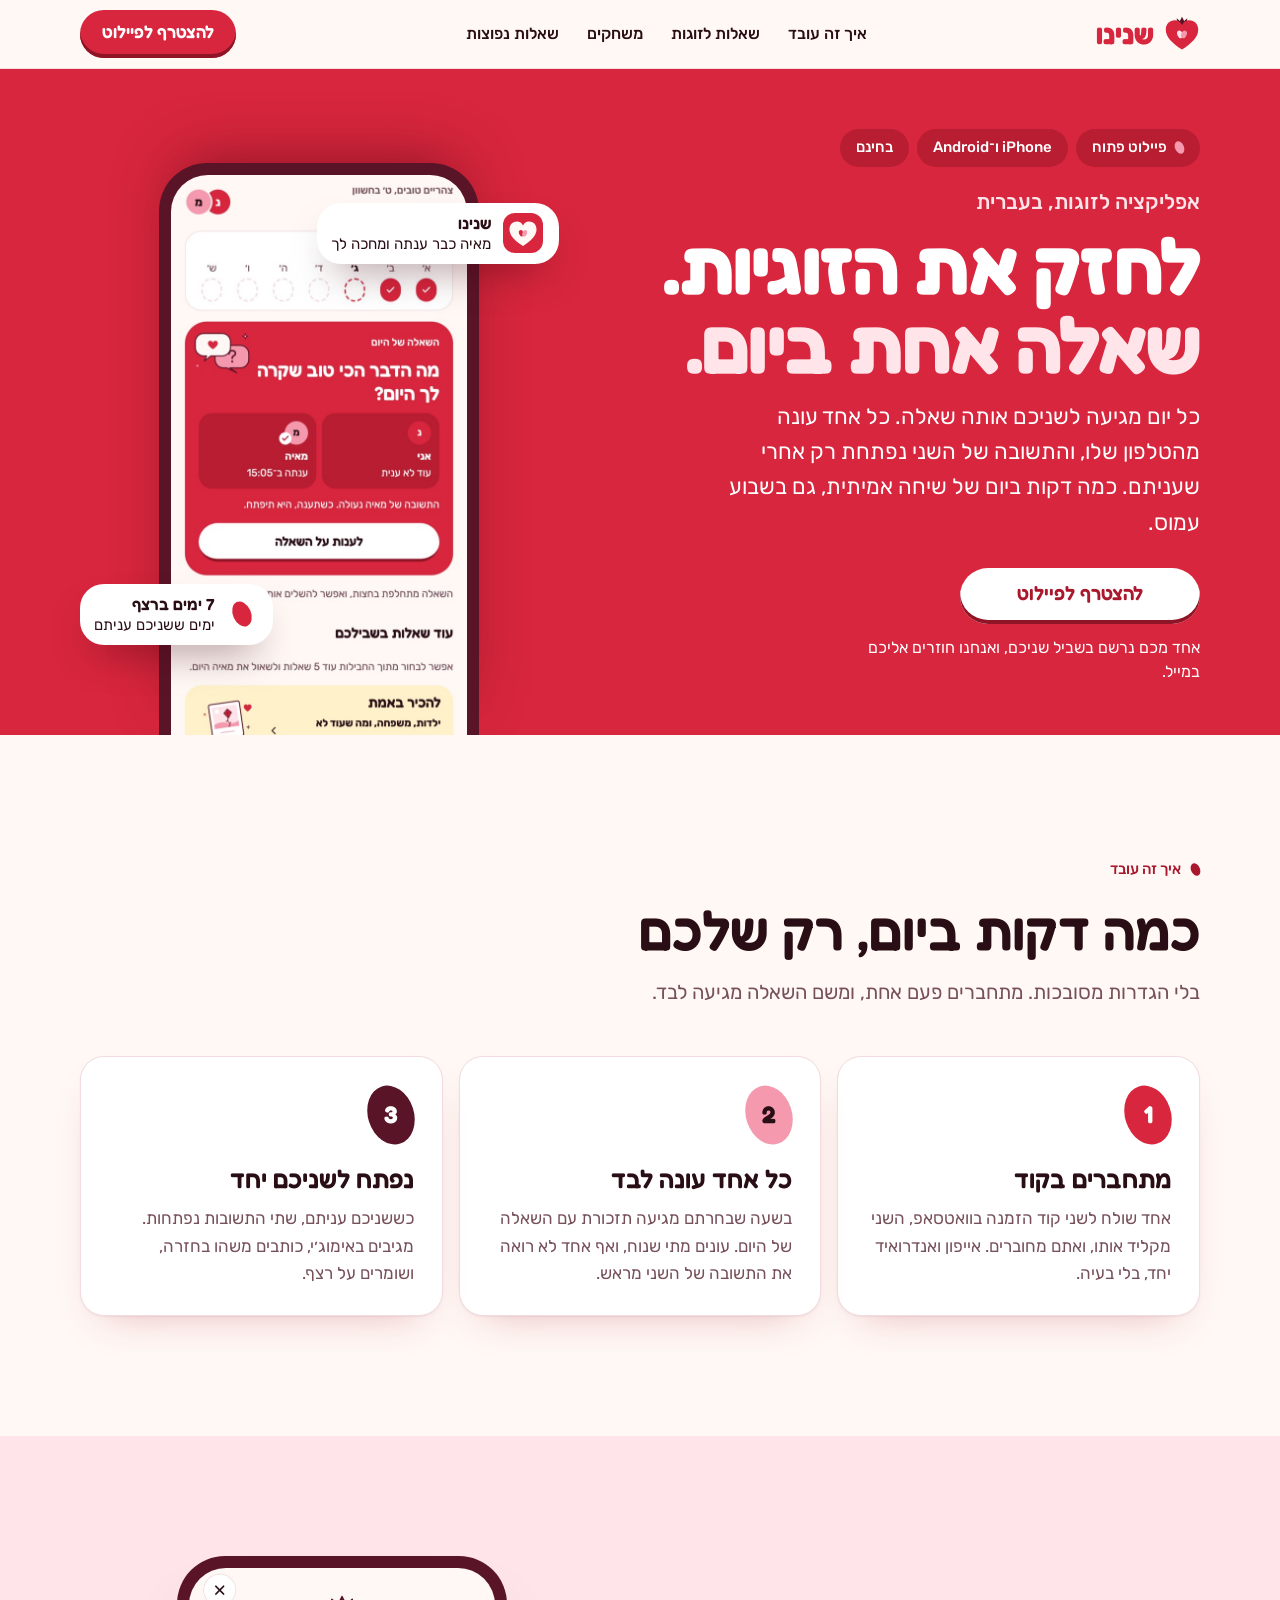
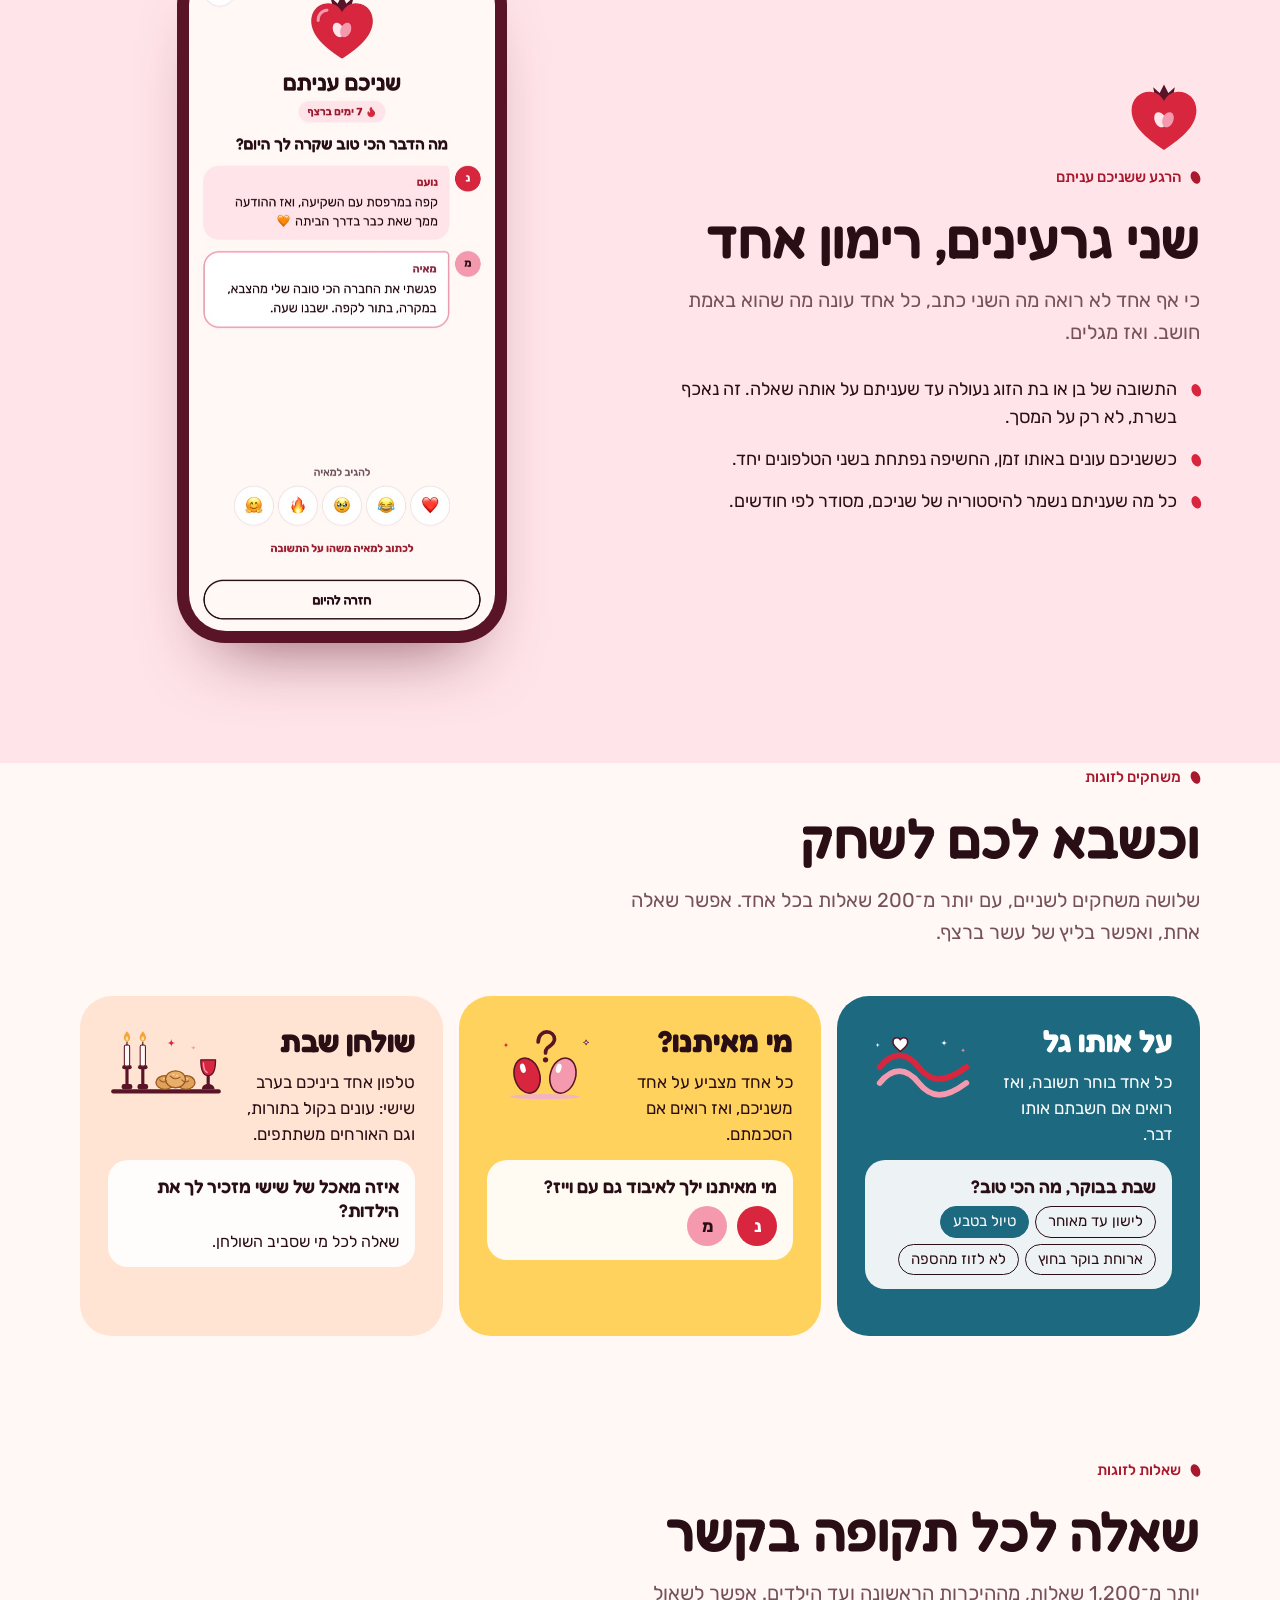
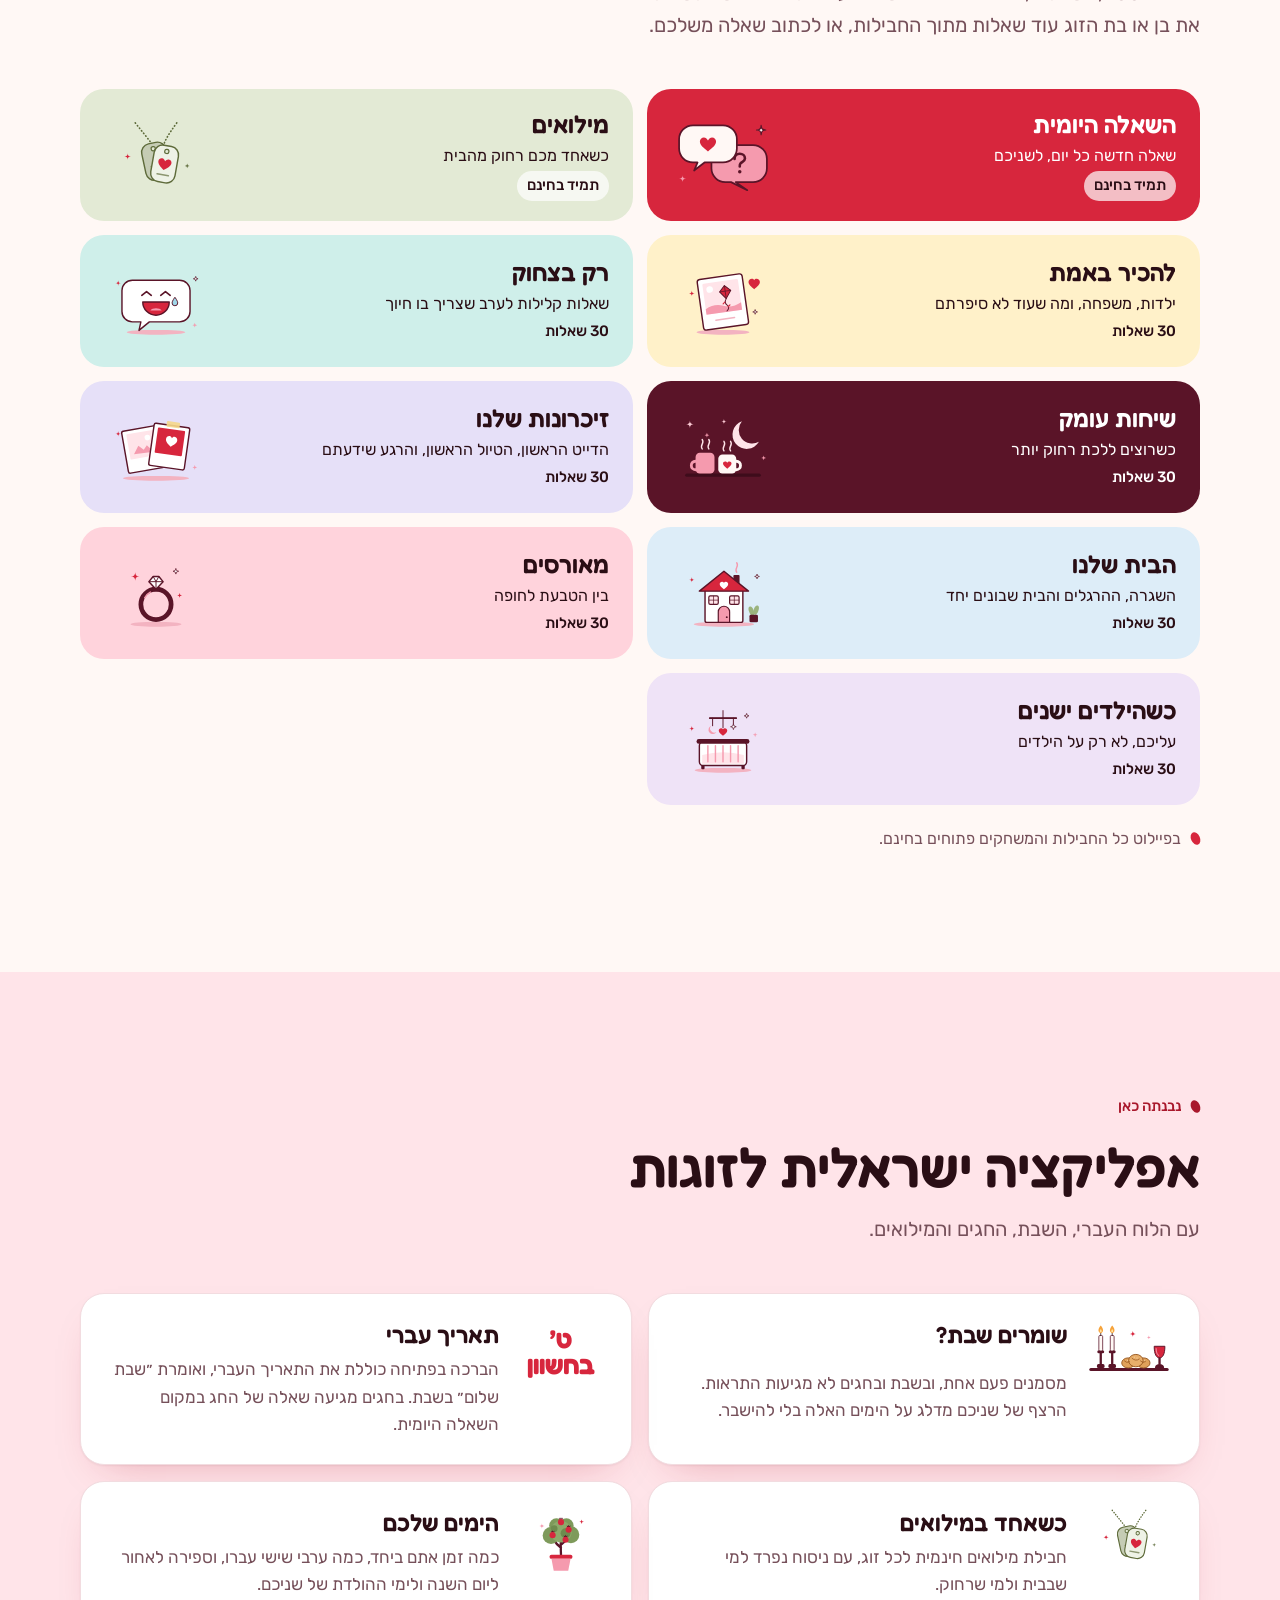
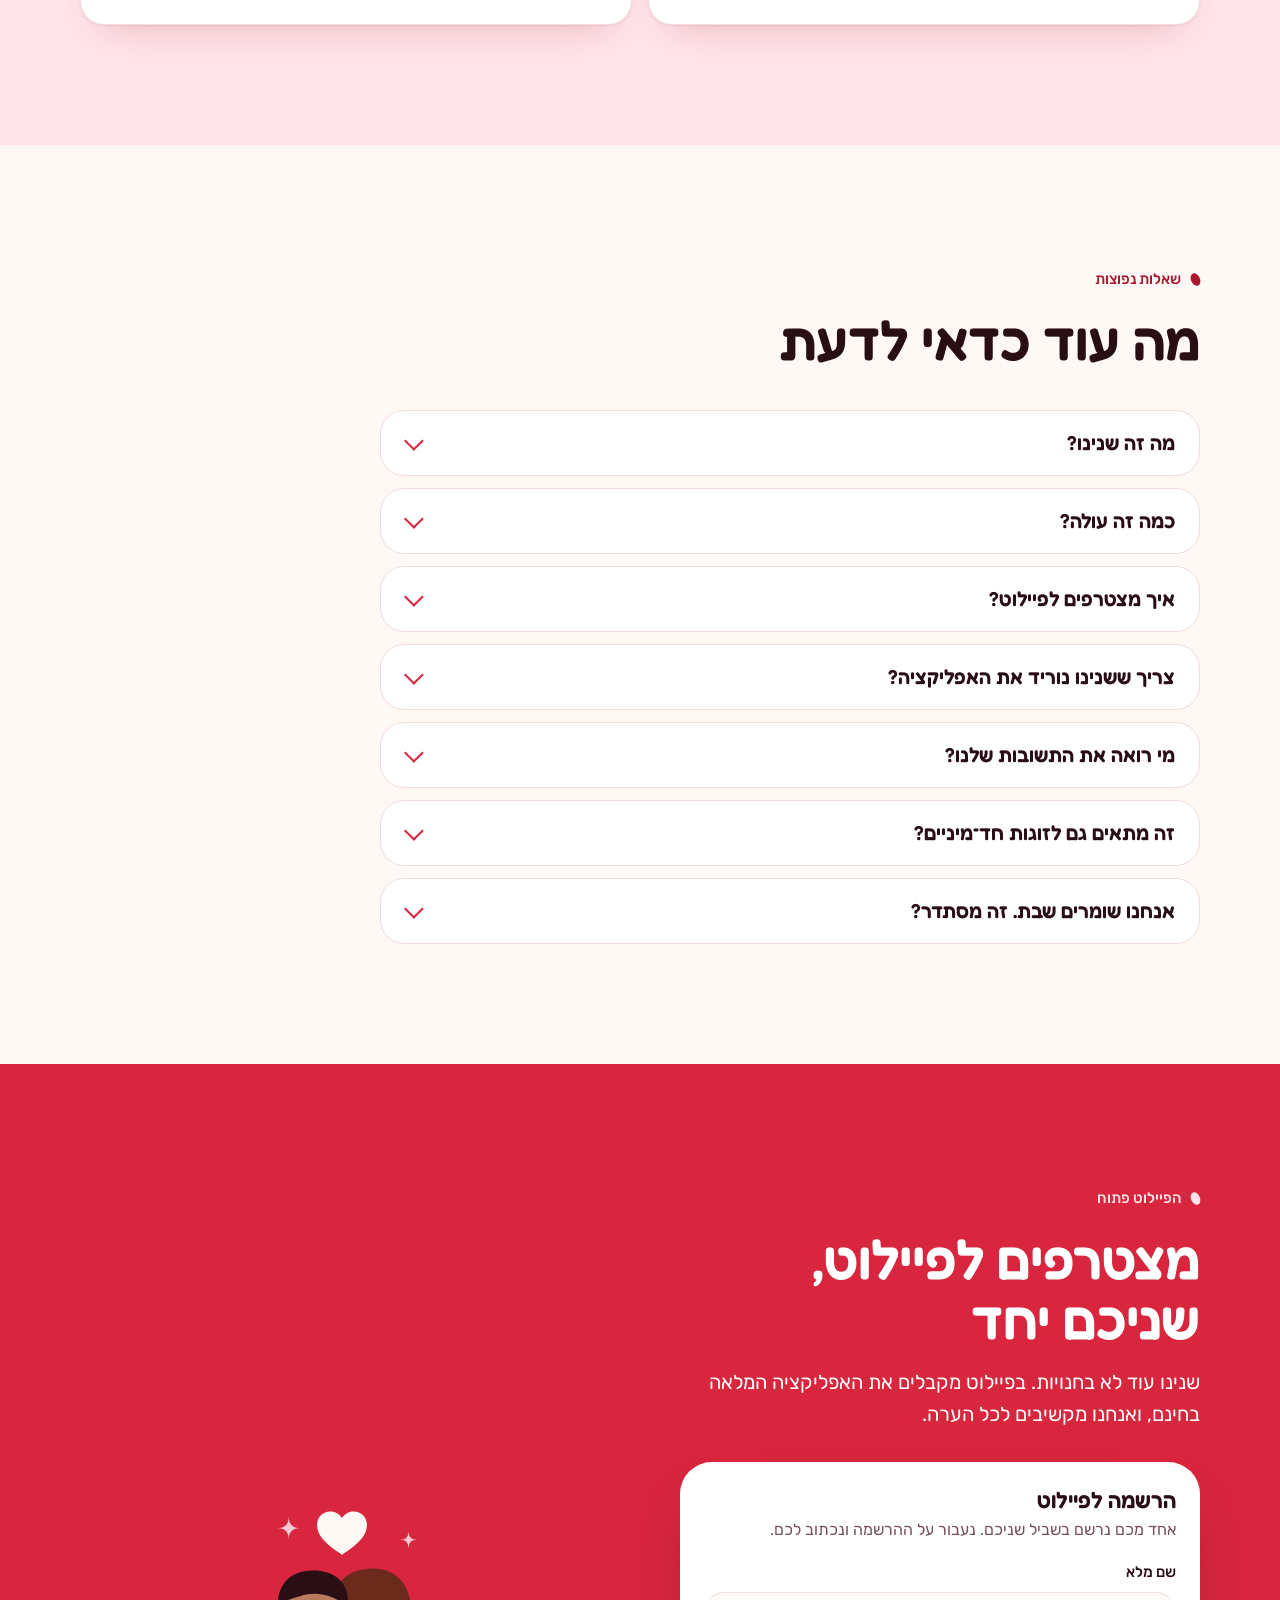
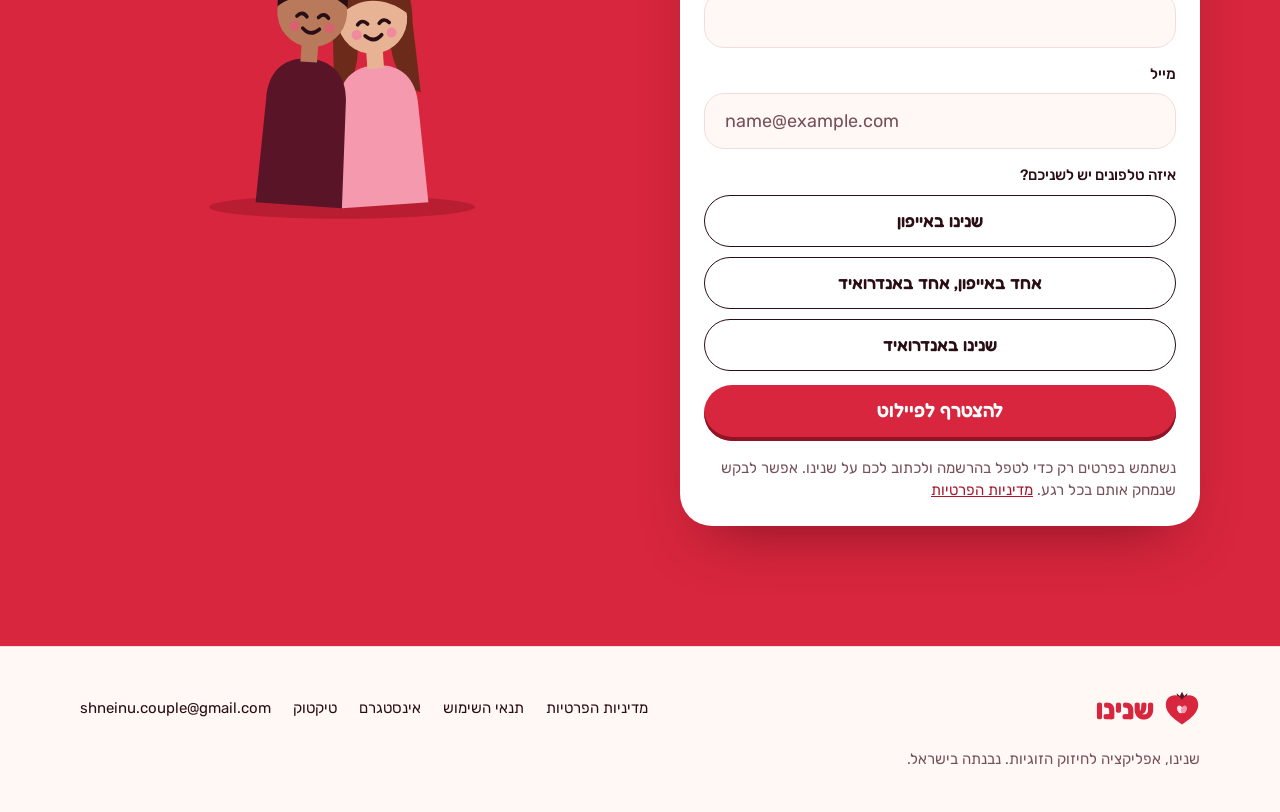
==== commit 92fb5473: "Tagline "לחזק את הזוגיות", couple pilot signup with approvals, admin page - The hero and title lead " ====
--- a/index.html
+++ b/index.html
@@ -3,8 +3,8 @@
 <head>
 <meta charset="utf-8">
 <meta name="viewport" content="width=device-width, initial-scale=1, viewport-fit=cover">
-<title>שנינו: אפליקציה לזוגות, שאלה אחת ביום לשניכם</title>
-<meta name="description" content="אפליקציה לזוגות בעברית: כל יום מגיעה לשניכם אותה שאלה, והתשובות נפתחות רק כששניכם עניתם. שאלות לזוגות, משחקים זוגיים ושולחן שבת. לאייפון ולאנדרואיד.">
+<title>שנינו: אפליקציה לחיזוק הזוגיות, שאלה אחת ביום</title>
+<meta name="description" content="אפליקציה לחיזוק הזוגיות, בעברית: כל יום מגיעה לשניכם אותה שאלה, והתשובות נפתחות רק כששניכם עניתם. שאלות לזוגות, משחקים זוגיים ושולחן שבת. לאייפון ולאנדרואיד.">
 <link rel="canonical" href="https://shneinu.com/">
 <link rel="alternate" hreflang="he-IL" href="https://shneinu.com/">
 <link rel="alternate" hreflang="x-default" href="https://shneinu.com/">
@@ -16,12 +16,12 @@
 <meta property="og:locale" content="he_IL">
 <meta property="og:site_name" content="שנינו">
 <meta property="og:url" content="https://shneinu.com/">
-<meta property="og:title" content="שנינו: שאלה אחת ביום, שתי תשובות">
-<meta property="og:description" content="כל יום אותה שאלה לשניכם. התשובה של השני נפתחת רק אחרי שעניתם. אפליקציה לזוגות בעברית, לאייפון ולאנדרואיד.">
+<meta property="og:title" content="שנינו: לחזק את הזוגיות, שאלה אחת ביום">
+<meta property="og:description" content="אפליקציה לחיזוק הזוגיות, בעברית: כל יום אותה שאלה לשניכם, והתשובה של השני נפתחת רק אחרי שעניתם. לאייפון ולאנדרואיד.">
 <meta property="og:image" content="https://shneinu.com/og.png">
 <meta property="og:image:width" content="1200">
 <meta property="og:image:height" content="630">
-<meta property="og:image:alt" content="הלוגו של שנינו, רימון בצורת לב, והכיתוב: שאלה אחת ביום. שתי תשובות.">
+<meta property="og:image:alt" content="הלוגו של שנינו, רימון בצורת לב, והכיתוב: לחזק את הזוגיות. שאלה אחת ביום.">
 <meta name="twitter:card" content="summary_large_image">
 <link rel="preconnect" href="https://fonts.googleapis.com">
 <link rel="preconnect" href="https://fonts.gstatic.com" crossorigin>
@@ -55,7 +55,7 @@
       "@type": "MobileApplication",
       "name": "שנינו",
       "alternateName": "Shneinu",
-      "description": "אפליקציה לזוגות בעברית: שאלה אחת ביום לשניכם, והתשובות נפתחות רק כששניכם עניתם.",
+      "description": "אפליקציה לחיזוק הזוגיות, בעברית: שאלה אחת ביום לשניכם, והתשובות נפתחות רק כששניכם עניתם.",
       "operatingSystem": "iOS, Android",
       "applicationCategory": "LifestyleApplication",
       "inLanguage": "he",
@@ -68,9 +68,9 @@
     {
       "@type": "FAQPage",
       "mainEntity": [
-        { "@type": "Question", "name": "מה זה שנינו?", "acceptedAnswer": { "@type": "Answer", "text": "אפליקציה לזוגות בעברית. כל יום מגיעה לשניכם אותה שאלה, כל אחד עונה מהטלפון שלו, והתשובה של בן או בת הזוג נפתחת רק אחרי שעניתם בעצמכם. יש גם חבילות שאלות לכל שלב בקשר ומשחקים לשניים." } },
+        { "@type": "Question", "name": "מה זה שנינו?", "acceptedAnswer": { "@type": "Answer", "text": "אפליקציה לחיזוק הזוגיות, בעברית. כל יום מגיעה לשניכם אותה שאלה, כל אחד עונה מהטלפון שלו, והתשובה של בן או בת הזוג נפתחת רק אחרי שעניתם בעצמכם. יש גם חבילות שאלות לכל שלב בקשר ומשחקים לשניים." } },
         { "@type": "Question", "name": "כמה זה עולה?", "acceptedAnswer": { "@type": "Answer", "text": "בפיילוט הכול פתוח בחינם. גם אחרי ההשקה השאלה היומית תישאר בחינם. בהמשך יהיה מנוי שפותח את החבילות וההיסטוריה, ומנוי אחד מספיק לשניכם." } },
-        { "@type": "Question", "name": "איך מצטרפים לפיילוט?", "acceptedAnswer": { "@type": "Answer", "text": "משאירים באתר מייל ובוחרים אייפון או אנדרואיד. נשלח לכם הזמנה אישית: באייפון דרך TestFlight, האפליקציה של אפל לניסוי אפליקציות לפני שהן בחנות, ובאנדרואיד דרך Google Play. באנדרואיד צריך לכתוב את כתובת ה־Gmail שמחוברת לטלפון." } },
+        { "@type": "Question", "name": "איך מצטרפים לפיילוט?", "acceptedAnswer": { "@type": "Answer", "text": "אחד מכם נרשם כאן בשביל שניכם: שם מלא, מייל, ואיזה טלפונים יש לכם. אנחנו עוברים על כל הרשמה וכותבים לכם. באייפון מקבלים קישור להתקנה דרך TestFlight, האפליקציה של אפל לניסוי אפליקציות לפני שהן בחנות. באנדרואיד הפיילוט נפתח כשמתמלאת קבוצת הבודקים ש־Google דורשת, ואז נשלחת הזמנה לכתובת של חשבון Google שבטלפון." } },
         { "@type": "Question", "name": "צריך ששנינו נוריד את האפליקציה?", "acceptedAnswer": { "@type": "Answer", "text": "כן, כל אחד בטלפון שלו. אחד שולח לשני קוד הזמנה בוואטסאפ, השני מקליד אותו, ואתם מחוברים. אייפון ואנדרואיד מתחברים זה לזה בלי בעיה." } },
         { "@type": "Question", "name": "מי רואה את התשובות שלנו?", "acceptedAnswer": { "@type": "Answer", "text": "רק שניכם. התשובה של בן או בת הזוג נשארת נעולה עד שעניתם על אותה שאלה, והכלל הזה נאכף בשרת ולא רק במסך. אין באפליקציה פרסומות או כלי מעקב, ולא מוכרים מידע." } },
         { "@type": "Question", "name": "זה מתאים גם לזוגות חד־מיניים?", "acceptedAnswer": { "@type": "Answer", "text": "כן. כל אחד בוחר אם לפנות אליו בלשון זכר או נקבה, וכל שאלה נכתבה בשתי הלשונות." } },
@@ -139,11 +139,10 @@
   .phones { border: 0; margin: 0; padding: 0; display: grid; gap: 6px; }
   .phones legend { font-size: 15px; font-weight: 500; padding: 0; margin-bottom: 6px; }
   .phones .opts { display: grid; grid-template-columns: 1fr 1fr; gap: 10px; }
-  .phones label { position: relative; display: flex; align-items: center; justify-content: center; gap: 10px; min-height: 52px; border-radius: 999px; border: 1.5px solid var(--ink); font: 600 18px/1.2 var(--display); cursor: pointer; padding: 6px 12px; transition: background .3s ease, color .3s ease, border-color .3s ease; }
-  .phones input { position: absolute; opacity: 0; inset: 0; margin: 0; cursor: pointer; }
-  .phones label:has(input:checked) { background: var(--red); border-color: var(--red); color: var(--white); }
-  .phones label:has(input:focus-visible) { outline: 3px solid var(--pink); outline-offset: 2px; }
-  .phones svg { width: 18px; height: 18px; flex: none; }
+  .phones .opts label { position: relative; display: flex; align-items: center; justify-content: center; gap: 10px; min-height: 52px; border-radius: 999px; border: 1.5px solid var(--ink); font: 600 18px/1.2 var(--display); cursor: pointer; padding: 6px 12px; transition: background .3s ease, color .3s ease, border-color .3s ease; }
+  .phones .opts input { position: absolute; opacity: 0; inset: 0; margin: 0; cursor: pointer; }
+  .phones .opts label:has(input:checked) { background: var(--red); border-color: var(--red); color: var(--white); }
+  .phones .opts label:has(input:focus-visible) { outline: 3px solid var(--pink); outline-offset: 2px; }
   .hint { margin: 0; font-size: 15px; line-height: 1.5; color: var(--muted); }
   .hint[hidden] { display: none; }
   .pilot .btn { width: 100%; }
@@ -159,6 +158,16 @@
   .done h3 { font: 600 24px/1.3 var(--display); margin: 0; }
   .done p { margin: 0; font-size: 17px; line-height: 1.55; color: var(--muted); }
 
+  .hero-cta { display: grid; gap: 12px; justify-items: start; }
+  .hero-cta .btn { min-width: 240px; }
+  .hero-cta p { margin: 0; font-size: 16px; line-height: 1.5; color: var(--on-red); max-width: 36ch; }
+  .phones .opts.three { grid-template-columns: 1fr; }
+  .phones .opts.three label { font-size: 17px; text-align: center; border-radius: 26px; }
+  .gmail { display: grid; gap: 14px; background: var(--bg); border-radius: 24px; padding: 16px; }
+  .gmail[hidden], [data-only][hidden], [data-other][hidden] { display: none; }
+  .phones.which .opts label { font-size: 16px; min-height: 48px; }
+  .phones.which .field { margin-top: 8px; }
+
   /* After launch the forms give way to store buttons (see STORES below). */
   .stores { display: none; flex-wrap: wrap; gap: 12px; }
   .stores .btn { min-width: 200px; }
@@ -203,22 +212,6 @@
   .facts { list-style: none; padding: 0; margin: 28px 0 0; display: grid; gap: 14px; }
   .facts li { display: flex; gap: 14px; align-items: baseline; font-size: 18px; line-height: 1.55; }
   .facts .seed { color: var(--red); transform: rotate(-24deg) translateY(2px); }
-
-  /* --------------------------------------------------- questions (both forms) */
-  .qhead { display: flex; flex-wrap: wrap; align-items: end; justify-content: space-between; gap: 24px; }
-  .switch { display: inline-grid; grid-template-columns: 1fr 1fr; background: var(--surface); border: 1px solid var(--line); border-radius: 999px; padding: 5px; gap: 4px; }
-  .switch button { font: 600 18px/1.2 var(--display); min-height: 48px; min-width: 112px; padding: 6px 18px; border-radius: 999px; border: 0; background: transparent; color: var(--ink); cursor: pointer; transition: background .3s ease, color .3s ease; }
-  .switch button[aria-pressed="true"] { background: var(--red); color: var(--white); }
-  .qgrid { list-style: none; margin: 40px 0 0; padding: 0; display: grid; gap: 14px; }
-  @media (min-width: 700px) { .qgrid { grid-template-columns: 1fr 1fr; } }
-  @media (min-width: 1040px) { .qgrid { grid-template-columns: repeat(3, 1fr); } }
-  .qgrid li { background: var(--surface); border: 1px solid var(--line); border-radius: 24px; padding: 22px 24px; display: grid; gap: 10px; align-content: start; box-shadow: var(--shadow); }
-  .qgrid small { font-size: 15px; font-weight: 500; color: var(--accent-text); display: inline-flex; align-items: center; gap: 8px; }
-  .qgrid small i { width: 14px; height: 14px; border-radius: 50%; display: inline-block; border: 1px solid rgba(42, 14, 21, .15); }
-  .qgrid p { margin: 0; font: 600 22px/1.35 var(--display); }
-  .qgrid [data-f] { display: none; }
-  .show-f .qgrid [data-m] { display: none; }
-  .show-f .qgrid [data-f] { display: block; }
 
   /* ------------------------------------------------------------ games */
   .games { display: grid; gap: 16px; margin-top: 48px; }
@@ -305,7 +298,7 @@
   @media (prefers-reduced-motion: reduce) {
     .js .rise { opacity: 1; transform: none; transition: none; }
     .heart .seed-a, .heart .seed-b { transition: none; transform: none !important; opacity: 1 !important; }
-    .btn, .phones label, .switch button, .faq summary::after { transition: none; }
+    .btn, .phones .opts label, .faq summary::after { transition: none; }
   }
 </style>
 <script>document.documentElement.classList.add('js');</script>
@@ -317,7 +310,7 @@
     <a href="./" class="brand" aria-label="שנינו, לעמוד הבית"><svg viewBox="0 0 100 100" aria-hidden="true"><path d="M39 28 L35 6 L44 14 L50 2 L56 14 L65 6 L61 28 Z" fill="#5A1428"/><path d="M50 93 C22 75 5 58 5 38 C5 22 16 12 30 12 C39 12 46 17 50 25 C54 17 61 12 70 12 C84 12 95 22 95 38 C95 58 78 75 50 93 Z" fill="#D7263D"/><ellipse cx="44.5" cy="51" rx="7.5" ry="11" transform="rotate(-24 44.5 51)" fill="#FFE4E9"/><ellipse cx="55.5" cy="51" rx="7.5" ry="11" transform="rotate(24 55.5 51)" fill="#F59AAE"/></svg><span>שנינו</span></a>
     <nav class="nav-links" aria-label="באתר">
       <a href="#how">איך זה עובד</a>
-      <a href="#questions">שאלות לזוגות</a>
+      <a href="#packs">שאלות לזוגות</a>
       <a href="#games">משחקים</a>
       <a href="#faq">שאלות נפוצות</a>
     </nav>
@@ -334,13 +327,12 @@
         <li>iPhone ו־Android</li>
         <li>בחינם</li>
       </ul>
-      <h1><span class="kicker">אפליקציה לזוגות, בעברית</span><span class="big">שאלה אחת ביום. <span>שתי תשובות.</span></span></h1>
-      <p class="lead">כל יום מגיעה לשניכם אותה שאלה. כל אחד עונה מהטלפון שלו, והתשובה של השני נפתחת רק אחרי שעניתם.</p>
-
-      <div class="pilot pilot-only" id="pilot-top">
-        <h2>להצטרף לפיילוט</h2>
-        <p class="sub">משאירים מייל, ואנחנו שולחים לכם הזמנה אישית להתקנה.</p>
-        <form data-pilot novalidate></form>
+      <h1><span class="kicker">אפליקציה לזוגות, בעברית</span><span class="big">לחזק את הזוגיות. <span>שאלה אחת ביום.</span></span></h1>
+      <p class="lead">כל יום מגיעה לשניכם אותה שאלה. כל אחד עונה מהטלפון שלו, והתשובה של השני נפתחת רק אחרי שעניתם. כמה דקות ביום של שיחה אמיתית, גם בשבוע עמוס.</p>
+
+      <div class="hero-cta pilot-only">
+        <a href="#join" class="btn btn-white">להצטרף לפיילוט</a>
+        <p>אחד מכם נרשם בשביל שניכם, ואנחנו חוזרים אליכם במייל.</p>
       </div>
       <div class="stores" data-stores></div>
     </div>
@@ -380,30 +372,6 @@
       </ul>
     </div>
     <div class="reveal-art rise"><div class="shot"><img src="img/reveal.jpg" width="600" height="1300" loading="lazy" decoding="async" alt="מסך החשיפה: ״שניכם עניתם״, 7 ימים ברצף, והתשובות של נועם ומאיה זו לצד זו."></div></div>
-  </div>
-</section>
-
-<section class="block" id="questions">
-  <div class="wrap">
-    <div class="qhead">
-      <div>
-        <p class="eyebrow"><span class="seed"></span>שאלות לזוגות</p>
-        <h2 class="title">כל שאלה נכתבה פעמיים</h2>
-        <p class="intro">פעם בלשון זכר ופעם בלשון נקבה, כדי שכל אחד יקרא שאלה שמדברת אליו. בלי לוכסנים. יותר מ־1,200 שאלות, הנה כמה מהן:</p>
-      </div>
-      <div class="switch" role="group" aria-label="להציג את השאלות">
-        <button type="button" aria-pressed="true" data-form="m">אליו</button>
-        <button type="button" aria-pressed="false" data-form="f">אליה</button>
-      </div>
-    </div>
-    <ul class="qgrid" aria-live="polite">
-      <li class="rise"><small><i style="background:#D7263D"></i>השאלה היומית</small><p data-m>לאיזה דבר קטן אתה מחכה כל יום?</p><p data-f>לאיזה דבר קטן את מחכה כל יום?</p></li>
-      <li class="rise"><small><i style="background:#FFF1C9"></i>להכיר באמת</small><p data-m>מה רצית להיות כשהיית קטן?</p><p data-f>מה רצית להיות כשהיית קטנה?</p></li>
-      <li class="rise"><small><i style="background:#5A1428"></i>שיחות עומק</small><p data-m>מה אתה הכי צריך כשקשה לך?</p><p data-f>מה את הכי צריכה כשקשה לך?</p></li>
-      <li class="rise"><small><i style="background:#CFEFEA"></i>רק בצחוק</small><p data-m>מה השיר שאתה שר במקלחת כשאף אחד לא שומע?</p><p data-f>מה השיר שאת שרה במקלחת כשאף אחד לא שומע?</p></li>
-      <li class="rise"><small><i style="background:#E6E0F8"></i>זיכרונות שלנו</small><p data-m>איזו הודעה ששלחתי לך אתה זוכר עד היום?</p><p data-f>איזו הודעה ששלחתי לך את זוכרת עד היום?</p></li>
-      <li class="rise"><small><i style="background:#FFD3DC"></i>מאורסים</small><p data-m>מה הדבר הראשון שתרצה להגיד מתחת לחופה?</p><p data-f>מה הדבר הראשון שתרצי להגיד מתחת לחופה?</p></li>
-    </ul>
   </div>
 </section>
 
@@ -432,11 +400,11 @@
   </div>
 </section>
 
-<section class="block" style="padding-top:0">
-  <div class="wrap">
-    <p class="eyebrow"><span class="seed"></span>חבילות שאלות</p>
+<section class="block" id="packs" style="padding-top:0">
+  <div class="wrap">
+    <p class="eyebrow"><span class="seed"></span>שאלות לזוגות</p>
     <h2 class="title">שאלה לכל תקופה בקשר</h2>
-    <p class="intro">מההיכרות הראשונה ועד הילדים. אפשר לשאול את בן או בת הזוג עוד שאלות מתוך החבילות, או לכתוב שאלה משלכם.</p>
+    <p class="intro">יותר מ־1,200 שאלות, מההיכרות הראשונה ועד הילדים. אפשר לשאול את בן או בת הזוג עוד שאלות מתוך החבילות, או לכתוב שאלה משלכם.</p>
     <ul class="shelves">
       <li class="shelf daily rise"><div><h3>השאלה היומית</h3><p>שאלה חדשה כל יום, לשניכם</p><span class="tag">תמיד בחינם</span></div><img src="art/bubbles.svg" alt="" width="104" height="95" loading="lazy"></li>
       <li class="shelf rise" style="background:#E3EAD5"><div><h3>מילואים</h3><p>כשאחד מכם רחוק מהבית</p><span class="tag">תמיד בחינם</span></div><img src="art/tags.svg" alt="" width="104" height="95" loading="lazy"></li>
@@ -471,9 +439,9 @@
     <p class="eyebrow"><span class="seed"></span>שאלות נפוצות</p>
     <h2 class="title">מה עוד כדאי לדעת</h2>
     <div class="faq">
-      <details><summary>מה זה שנינו?</summary><p>אפליקציה לזוגות בעברית. כל יום מגיעה לשניכם אותה שאלה, כל אחד עונה מהטלפון שלו, והתשובה של בן או בת הזוג נפתחת רק אחרי שעניתם בעצמכם. יש גם חבילות שאלות לכל שלב בקשר ומשחקים לשניים.</p></details>
+      <details><summary>מה זה שנינו?</summary><p>אפליקציה לחיזוק הזוגיות, בעברית. כל יום מגיעה לשניכם אותה שאלה, כל אחד עונה מהטלפון שלו, והתשובה של בן או בת הזוג נפתחת רק אחרי שעניתם בעצמכם. יש גם חבילות שאלות לכל שלב בקשר ומשחקים לשניים.</p></details>
       <details><summary>כמה זה עולה?</summary><p>בפיילוט הכול פתוח בחינם. גם אחרי ההשקה השאלה היומית תישאר בחינם. בהמשך יהיה מנוי שפותח את החבילות וההיסטוריה, ומנוי אחד מספיק לשניכם.</p></details>
-      <details><summary>איך מצטרפים לפיילוט?</summary><p>משאירים כאן מייל ובוחרים אייפון או אנדרואיד. נשלח לכם הזמנה אישית: באייפון דרך TestFlight, האפליקציה של אפל לניסוי אפליקציות לפני שהן בחנות, ובאנדרואיד דרך Google Play. באנדרואיד צריך לכתוב את כתובת ה־Gmail שמחוברת לטלפון.</p></details>
+      <details><summary>איך מצטרפים לפיילוט?</summary><p>אחד מכם נרשם כאן בשביל שניכם: שם מלא, מייל, ואיזה טלפונים יש לכם. אנחנו עוברים על כל הרשמה וכותבים לכם. באייפון מקבלים קישור להתקנה דרך TestFlight, האפליקציה של אפל לניסוי אפליקציות לפני שהן בחנות. באנדרואיד הפיילוט נפתח כשמתמלאת קבוצת הבודקים ש־Google דורשת, ואז נשלחת הזמנה לכתובת של חשבון Google שבטלפון.</p></details>
       <details><summary>צריך ששנינו נוריד את האפליקציה?</summary><p>כן, כל אחד בטלפון שלו. אחד שולח לשני קוד הזמנה בוואטסאפ, השני מקליד אותו, ואתם מחוברים. אייפון ואנדרואיד מתחברים זה לזה בלי בעיה.</p></details>
       <details><summary>מי רואה את התשובות שלנו?</summary><p>רק שניכם. התשובה של בן או בת הזוג נשארת נעולה עד שעניתם על אותה שאלה, והכלל הזה נאכף בשרת ולא רק במסך. אין באפליקציה פרסומות או כלי מעקב, ולא מוכרים מידע. הפרטים ב<a href="privacy.html">מדיניות הפרטיות</a>.</p></details>
       <details><summary>זה מתאים גם לזוגות חד־מיניים?</summary><p>כן. כל אחד בוחר אם לפנות אליו בלשון זכר או נקבה, וכל שאלה נכתבה בשתי הלשונות.</p></details>
@@ -486,12 +454,45 @@
   <div class="wrap split">
     <div>
       <p class="eyebrow pilot-only"><span class="seed"></span>הפיילוט פתוח</p>
-      <h2 class="title"><span class="pilot-only">רוצים לנסות ראשונים?</span><span class="stores-title" hidden>שנינו בחנויות</span></h2>
-      <p class="intro pilot-only">שנינו עוד לא בחנויות. בפיילוט אתם מקבלים את האפליקציה המלאה בחינם, ואנחנו מקשיבים לכל הערה שלכם.</p>
-      <div class="pilot pilot-only" id="pilot-bottom">
-        <h2>להצטרף לפיילוט</h2>
-        <p class="sub">כל אחד מכם נרשם עם הטלפון שלו.</p>
-        <form data-pilot novalidate></form>
+      <h2 class="title"><span class="pilot-only">מצטרפים לפיילוט, שניכם יחד</span><span class="stores-title" hidden>שנינו בחנויות</span></h2>
+      <p class="intro pilot-only">שנינו עוד לא בחנויות. בפיילוט מקבלים את האפליקציה המלאה בחינם, ואנחנו מקשיבים לכל הערה.</p>
+      <div class="pilot pilot-only">
+        <h2>הרשמה לפיילוט</h2>
+        <p class="sub">אחד מכם נרשם בשביל שניכם. נעבור על ההרשמה ונכתוב לכם.</p>
+        <form id="pilot-form" novalidate>
+          <label class="field">שם מלא<input name="full_name" autocomplete="name" maxlength="80" required></label>
+          <label class="field">מייל<input name="email" type="email" inputmode="email" dir="ltr" autocomplete="email" maxlength="200" placeholder="name@example.com" required></label>
+          <fieldset class="phones">
+            <legend>איזה טלפונים יש לשניכם?</legend>
+            <div class="opts three">
+              <label><input type="radio" name="phones" value="ios" required>שנינו באייפון</label>
+              <label><input type="radio" name="phones" value="mixed">אחד באייפון, אחד באנדרואיד</label>
+              <label><input type="radio" name="phones" value="android">שנינו באנדרואיד</label>
+            </div>
+          </fieldset>
+          <div class="gmail" hidden>
+            <p class="hint">ב־Android הפיילוט עובר דרך Google Play, שמכניס רק את חשבון Google שמחובר לטלפון. לכן צריך את הכתובת שלו (בדרך כלל Gmail).</p>
+            <fieldset class="phones which">
+              <legend><span data-only="mixed">איזה מייל מחובר לטלפון האנדרואיד?</span><span data-only="android">איזה מייל מחובר לטלפון שלך?</span></legend>
+              <div class="opts">
+                <label><input type="radio" name="android_same" value="same">אותו מייל</label>
+                <label><input type="radio" name="android_same" value="other">מייל אחר</label>
+              </div>
+              <label class="field" data-other hidden><span data-only="mixed">המייל שמחובר לטלפון האנדרואיד</span><span data-only="android">המייל שמחובר לטלפון שלך</span><input name="android_email" type="email" inputmode="email" dir="ltr" autocomplete="off" maxlength="200" placeholder="name@gmail.com"></label>
+            </fieldset>
+            <label class="field" data-only="android">המייל שמחובר לטלפון של בן או בת הזוג<input name="partner_android_email" type="email" inputmode="email" dir="ltr" autocomplete="off" maxlength="200" placeholder="name@gmail.com"></label>
+          </div>
+          <!-- A trap for bots: people never see or fill this field. -->
+          <label class="trap" aria-hidden="true">אתר<input name="website" tabindex="-1" autocomplete="off"></label>
+          <p class="error" role="alert" hidden></p>
+          <button type="submit" class="btn btn-red">להצטרף לפיילוט</button>
+          <p class="fine">נשתמש בפרטים רק כדי לטפל בהרשמה ולכתוב לכם על שנינו. אפשר לבקש שנמחק אותם בכל רגע. <a href="privacy.html">מדיניות הפרטיות</a></p>
+        </form>
+        <div class="done" role="status" hidden>
+          <svg viewBox="0 0 100 100" aria-hidden="true"><path d="M39 28 L35 6 L44 14 L50 2 L56 14 L65 6 L61 28 Z" fill="#5A1428"/><path d="M50 93 C22 75 5 58 5 38 C5 22 16 12 30 12 C39 12 46 17 50 25 C54 17 61 12 70 12 C84 12 95 22 95 38 C95 58 78 75 50 93 Z" fill="#D7263D"/><ellipse cx="44.5" cy="51" rx="7.5" ry="11" transform="rotate(-24 44.5 51)" fill="#FFE4E9"/><ellipse cx="55.5" cy="51" rx="7.5" ry="11" transform="rotate(24 55.5 51)" fill="#F59AAE"/></svg>
+          <h3>קיבלנו את ההרשמה</h3>
+          <p data-done></p>
+        </div>
       </div>
       <div class="stores" data-stores></div>
     </div>
@@ -510,42 +511,16 @@
       <a href="https://www.tiktok.com/@shneinu.app" rel="me">טיקטוק</a>
       <a href="mailto:shneinu.couple@gmail.com">shneinu.couple@gmail.com</a>
     </nav>
-    <p class="copy">שנינו, אפליקציה לזוגות. נבנתה בישראל.</p>
+    <p class="copy">שנינו, אפליקציה לחיזוק הזוגיות. נבנתה בישראל.</p>
   </div>
 </footer>
-
-<!-- One form, drawn into both places that ask for it. -->
-<template id="pilot-form">
-  <label class="field">מייל<input name="email" type="email" inputmode="email" dir="ltr" autocomplete="email" maxlength="200" placeholder="name@gmail.com" required></label>
-  <fieldset class="phones">
-    <legend>איזה טלפון יש לך?</legend>
-    <div class="opts">
-      <label><input type="radio" name="platform" value="ios" required><svg viewBox="0 0 24 24" fill="none" stroke="currentColor" stroke-width="2" stroke-linecap="round" aria-hidden="true"><rect x="6" y="2" width="12" height="20" rx="3"/><path d="M11 18h2"/></svg>iPhone</label>
-      <label><input type="radio" name="platform" value="android"><svg viewBox="0 0 24 24" fill="none" stroke="currentColor" stroke-width="2" stroke-linecap="round" aria-hidden="true"><rect x="5" y="2" width="14" height="20" rx="2"/><path d="M9 5h6"/></svg>Android</label>
-    </div>
-  </fieldset>
-  <p class="hint" data-hint="ios" hidden>ההזמנה תגיע במייל דרך TestFlight, האפליקציה של אפל לניסוי אפליקציות לפני שהן בחנות.</p>
-  <p class="hint" data-hint="android" hidden>כדאי לכתוב את כתובת ה־Gmail שמחוברת לטלפון: Google Play מזמין לפיילוט רק דרכה.</p>
-  <!-- A trap for bots: people never see or fill this field. -->
-  <label class="trap" aria-hidden="true">אתר<input name="website" tabindex="-1" autocomplete="off"></label>
-  <p class="error" role="alert" hidden></p>
-  <button type="submit" class="btn btn-red">להצטרף לפיילוט</button>
-  <p class="fine">נשתמש בכתובת רק כדי לשלוח לכם את ההזמנה ולכתוב לכם על שנינו. אפשר לבקש שנמחק אותה בכל רגע. <a href="privacy.html">מדיניות הפרטיות</a></p>
-</template>
-<template id="pilot-done">
-  <div class="done" role="status">
-    <svg viewBox="0 0 100 100" aria-hidden="true"><path d="M39 28 L35 6 L44 14 L50 2 L56 14 L65 6 L61 28 Z" fill="#5A1428"/><path d="M50 93 C22 75 5 58 5 38 C5 22 16 12 30 12 C39 12 46 17 50 25 C54 17 61 12 70 12 C84 12 95 22 95 38 C95 58 78 75 50 93 Z" fill="#D7263D"/><ellipse cx="44.5" cy="51" rx="7.5" ry="11" transform="rotate(-24 44.5 51)" fill="#FFE4E9"/><ellipse cx="55.5" cy="51" rx="7.5" ry="11" transform="rotate(24 55.5 51)" fill="#F59AAE"/></svg>
-    <h3>נרשמתם לפיילוט</h3>
-    <p data-done></p>
-  </div>
-</template>
 
 <script>
 // After launch: put the two store links here, and every pilot form on the
 // page turns into download buttons (and the phone the visitor holds goes first).
 const STORES = { ios: '', android: '' };
 
-// The pilot signup goes to a public database function (join_pilot). The key
+// The pilot signup goes to a public database function (pilot_signup). The key
 // below is Supabase's publishable key: it is meant for web pages and apps, and
 // can only call what row-level security allows.
 const SUPABASE_URL = 'https://secpsqdadkbidtljpebe.supabase.co';
@@ -572,74 +547,88 @@
   for (const t of document.querySelectorAll('.stores-title')) t.hidden = false;
 } else {
   const openedAt = Date.now();
-  const formTemplate = document.getElementById('pilot-form');
-  const doneTemplate = document.getElementById('pilot-done');
-  document.querySelectorAll('form[data-pilot]').forEach((form, i) => {
-    form.append(formTemplate.content.cloneNode(true));
-    const hints = form.querySelectorAll('[data-hint]');
-    const error = form.querySelector('.error');
-    const showHint = () => hints.forEach((h) => (h.hidden = h.dataset.hint !== form.platform.value));
-    if (guess) form.querySelector(`input[value="${guess}"]`).checked = true;
-    showHint();
-    form.addEventListener('change', showHint);
-
-    const finish = (platform) => {
-      const done = doneTemplate.content.cloneNode(true);
-      done.querySelector('[data-done]').textContent = platform === 'android'
-        ? 'נשלח לכם בקרוב מייל עם הזמנה לבדיקה ב־Google Play. כדאי שגם בן או בת הזוג יירשמו כאן עם המייל שלהם.'
-        : 'נשלח לכם בקרוב מייל עם הזמנה ל־TestFlight. כדאי שגם בן או בת הזוג יירשמו כאן עם המייל שלהם.';
-      for (const el of form.closest('.pilot').querySelectorAll('h2, .sub')) el.hidden = true;
-      form.replaceWith(done);
-    };
-
-    form.addEventListener('submit', async (event) => {
-      event.preventDefault();
-      const email = form.email.value.trim();
-      const platform = form.platform.value;
-      error.hidden = true;
-      // Bots fill the hidden field, or send the form within a couple of seconds:
-      // they get the thank-you, and nothing is saved.
-      if (form.website.value || Date.now() - openedAt < 2500) return finish(platform);
-      if (!/^[^@\s]+@[^@\s]+\.[^@\s]+$/.test(email)) {
-        error.textContent = 'צריך כתובת מייל תקינה.';
-        error.hidden = false;
-        form.email.focus();
-        return;
+  const form = document.getElementById('pilot-form');
+  const error = form.querySelector('.error');
+  const gmail = form.querySelector('.gmail');
+  const other = form.querySelector('[data-other]');
+  const EMAIL = /^[^@\s]+@[^@\s]+\.[^@\s]+$/;
+
+  // Android phones need their Google account's address: one for a mixed
+  // couple, both when both are on Android.
+  const update = () => {
+    const phones = form.phones.value;
+    gmail.hidden = !(phones === 'mixed' || phones === 'android');
+    for (const el of form.querySelectorAll('[data-only]')) el.hidden = el.dataset.only !== phones;
+    other.hidden = form.android_same.value !== 'other';
+  };
+  update();
+  form.addEventListener('change', update);
+
+  const fail = (message, field) => {
+    error.textContent = message;
+    error.hidden = false;
+    field?.focus();
+  };
+
+  const finish = (phones, email) => {
+    const done = form.parentElement.querySelector('.done');
+    done.querySelector('[data-done]').textContent = {
+      ios: `נעבור על ההרשמה ונשלח ל־${email} קישור להתקנה באייפון.`,
+      mixed: `נעבור על ההרשמה ונשלח ל־${email} קישור להתקנה באייפון. באנדרואיד ההזמנה תגיע כשהפיילוט שם ייפתח.`,
+      android: `נעבור על ההרשמה ונכתוב ל־${email}. באנדרואיד הפיילוט נפתח כשמתמלאת קבוצת הבודקים ש־Google דורשת, ונשלח הזמנה ברגע שהוא נפתח.`,
+    }[phones] ?? '';
+    for (const el of form.parentElement.querySelectorAll('h2, .sub')) el.hidden = true;
+    form.hidden = true;
+    done.hidden = false;
+    done.scrollIntoView({ block: 'center' });
+  };
+
+  form.addEventListener('submit', async (event) => {
+    event.preventDefault();
+    error.hidden = true;
+    const fullName = form.full_name.value.trim().replace(/\s+/g, ' ');
+    const email = form.email.value.trim();
+    const phones = form.phones.value;
+    // Bots fill the hidden field, or send the form within a couple of seconds:
+    // they get the thank-you, and nothing is saved.
+    if (form.website.value || Date.now() - openedAt < 2500) return finish(phones, email);
+    if (fullName.length < 2 || !fullName.includes(' ')) return fail('צריך שם מלא: שם פרטי ושם משפחה.', form.full_name);
+    if (!EMAIL.test(email)) return fail('צריך כתובת מייל תקינה.', form.email);
+    if (!phones) return fail('צריך לבחור איזה טלפונים יש לשניכם.');
+
+    const androidEmails = [];
+    if (phones !== 'ios') {
+      const same = form.android_same.value;
+      if (!same) return fail(phones === 'mixed' ? 'צריך לבחור איזה מייל מחובר לטלפון האנדרואיד.' : 'צריך לבחור איזה מייל מחובר לטלפון שלך.');
+      const mine = same === 'same' ? email : form.android_email.value.trim();
+      if (!EMAIL.test(mine)) return fail('צריך כתובת תקינה של חשבון Google.', form.android_email);
+      androidEmails.push(mine);
+      if (phones === 'android') {
+        const partner = form.partner_android_email.value.trim();
+        if (!EMAIL.test(partner)) return fail('צריך את המייל שמחובר לטלפון של בן או בת הזוג.', form.partner_android_email);
+        if (partner.toLowerCase() === mine.toLowerCase()) return fail('לכל טלפון צריך חשבון Google משלו, אז הכתובות צריכות להיות שונות.', form.partner_android_email);
+        androidEmails.push(partner);
       }
-      if (!platform) {
-        error.textContent = 'צריך לבחור iPhone או Android.';
-        error.hidden = false;
-        return;
-      }
-      const button = form.querySelector('button[type="submit"]');
-      button.disabled = true;
-      button.textContent = 'רגע…';
-      try {
-        const response = await fetch(SUPABASE_URL + '/rest/v1/rpc/join_pilot', {
-          method: 'POST',
-          headers: { apikey: SUPABASE_KEY, 'Content-Type': 'application/json' },
-          body: JSON.stringify({ p_email: email, p_platform: platform }),
-        });
-        if (!response.ok) throw new Error(String(response.status));
-        finish(platform);
-      } catch {
-        error.textContent = 'לא הצלחנו לשמור. כדאי לבדוק את הכתובת ולנסות שוב.';
-        error.hidden = false;
-        button.disabled = false;
-        button.textContent = 'להצטרף לפיילוט';
-      }
-    });
+    }
+
+    const button = form.querySelector('button[type="submit"]');
+    button.disabled = true;
+    button.textContent = 'רגע…';
+    try {
+      const response = await fetch(SUPABASE_URL + '/rest/v1/rpc/pilot_signup', {
+        method: 'POST',
+        headers: { apikey: SUPABASE_KEY, 'Content-Type': 'application/json' },
+        body: JSON.stringify({ p_full_name: fullName, p_email: email, p_phones: phones, p_android_emails: androidEmails }),
+      });
+      if (!response.ok) throw new Error(String(response.status));
+      finish(phones, email);
+    } catch {
+      fail('לא הצלחנו לשמור. כדאי לבדוק את הכתובות ולנסות שוב.');
+      button.disabled = false;
+      button.textContent = 'להצטרף לפיילוט';
+    }
   });
 }
-
-// The questions in his words or hers.
-const switcher = document.querySelector('.switch');
-switcher.addEventListener('click', (event) => {
-  const button = event.target.closest('button');
-  if (!button) return;
-  for (const b of switcher.querySelectorAll('button')) b.setAttribute('aria-pressed', String(b === button));
-  document.getElementById('questions').classList.toggle('show-f', button.dataset.form === 'f');
-});
 
 // Cards settle in as they come into view; the reveal's seeds meet in the heart.
 if ('IntersectionObserver' in window) {
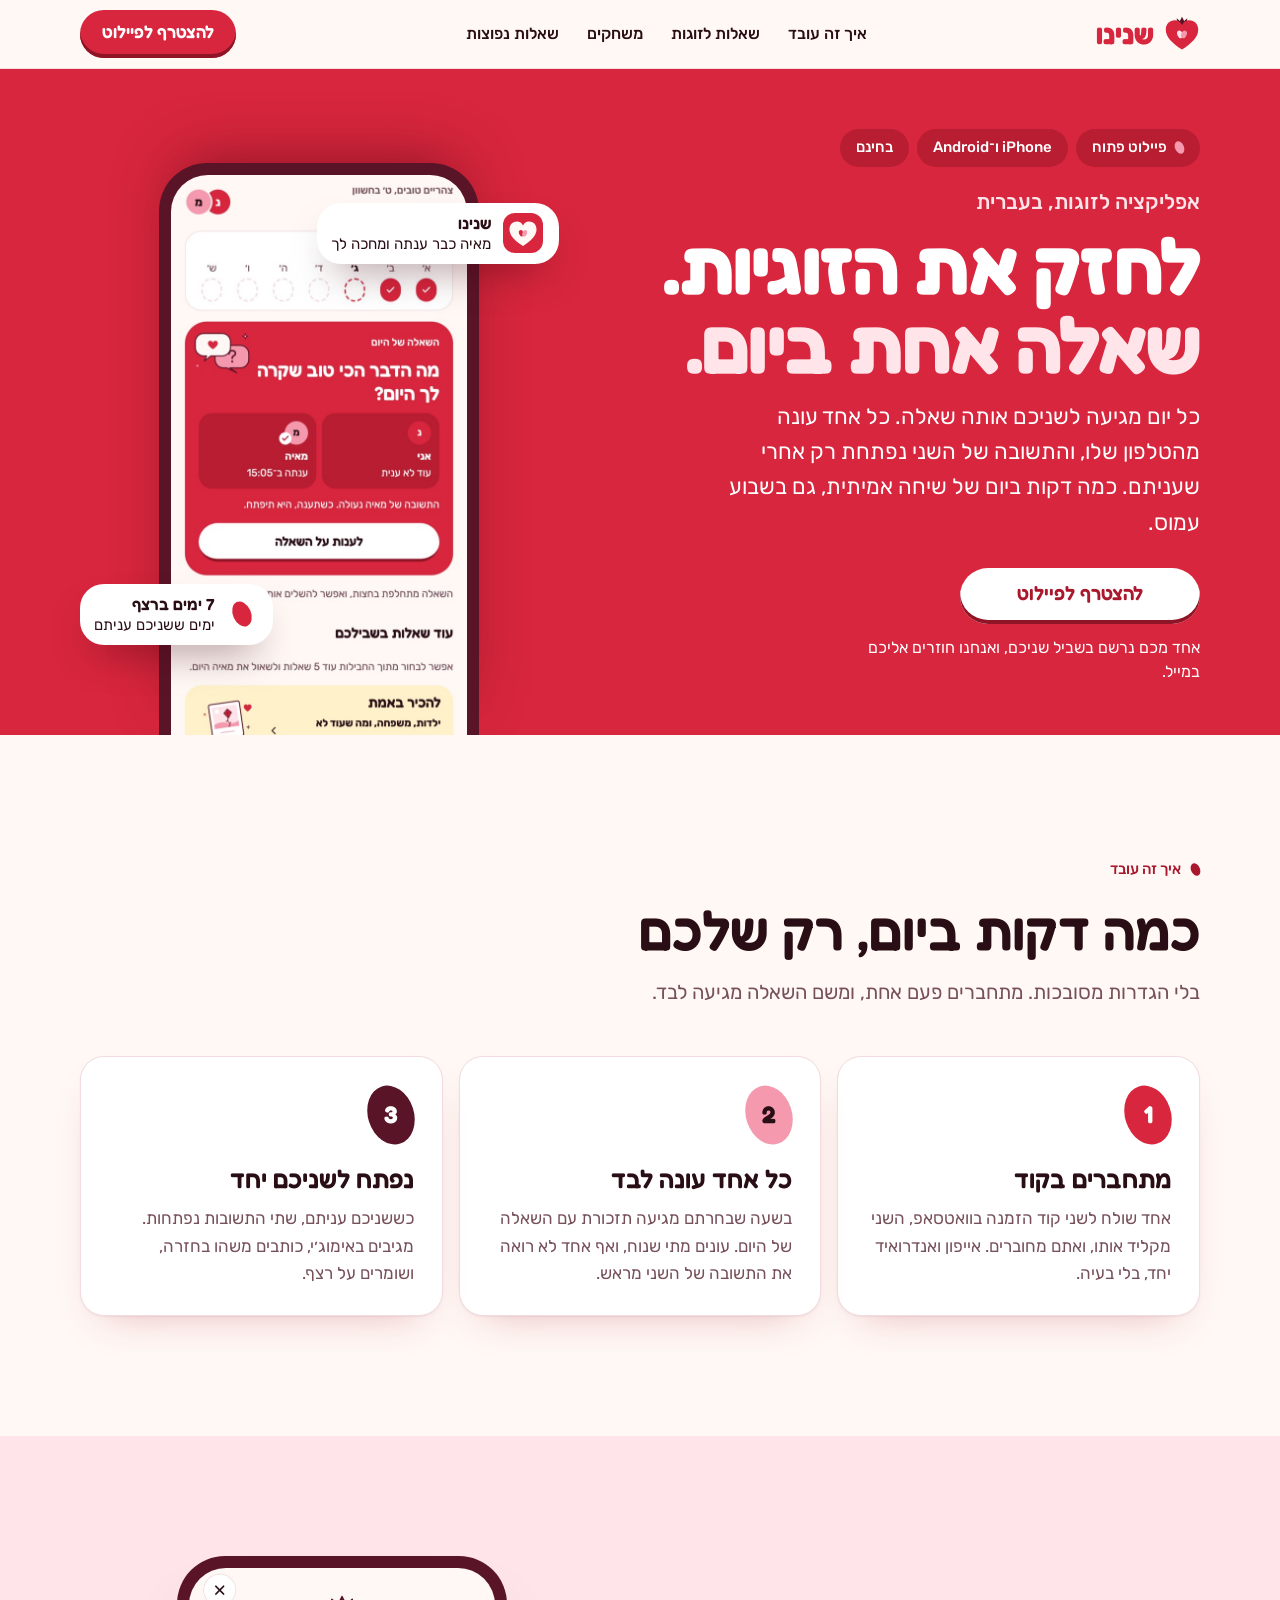
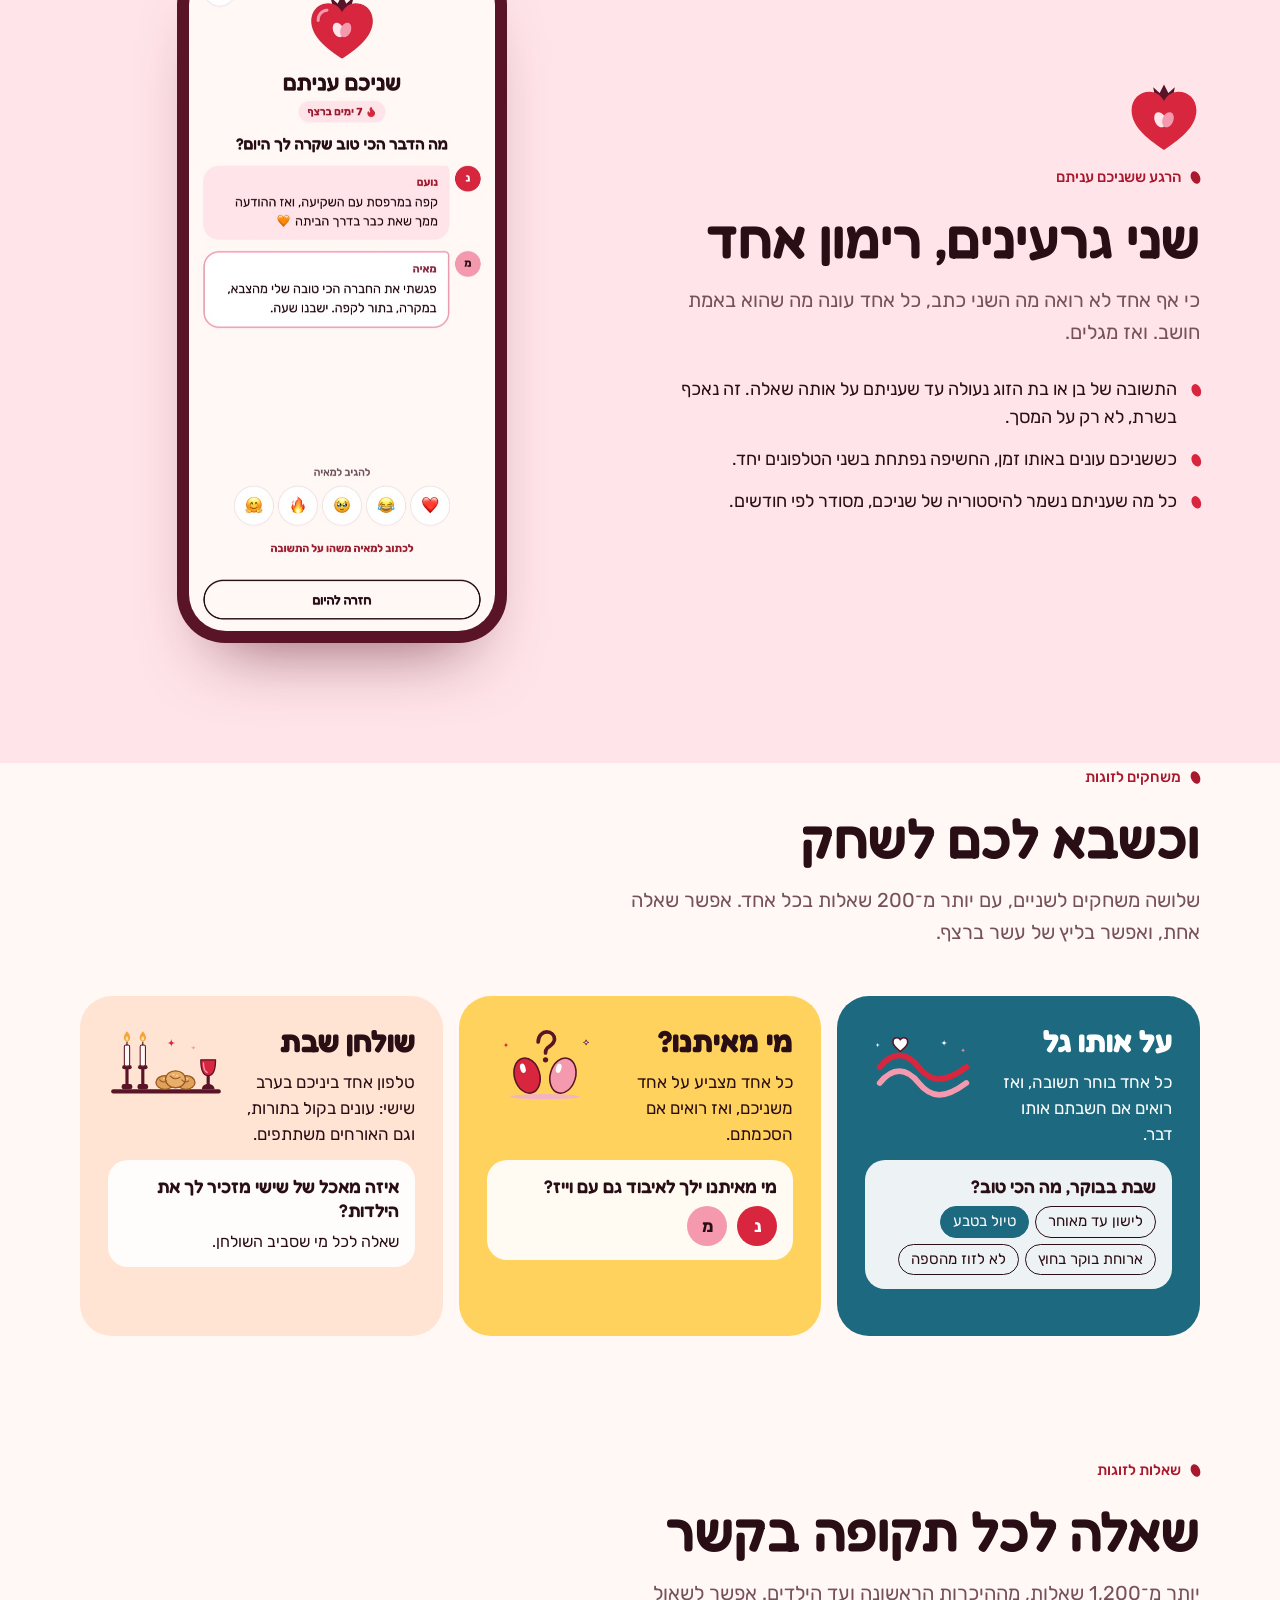
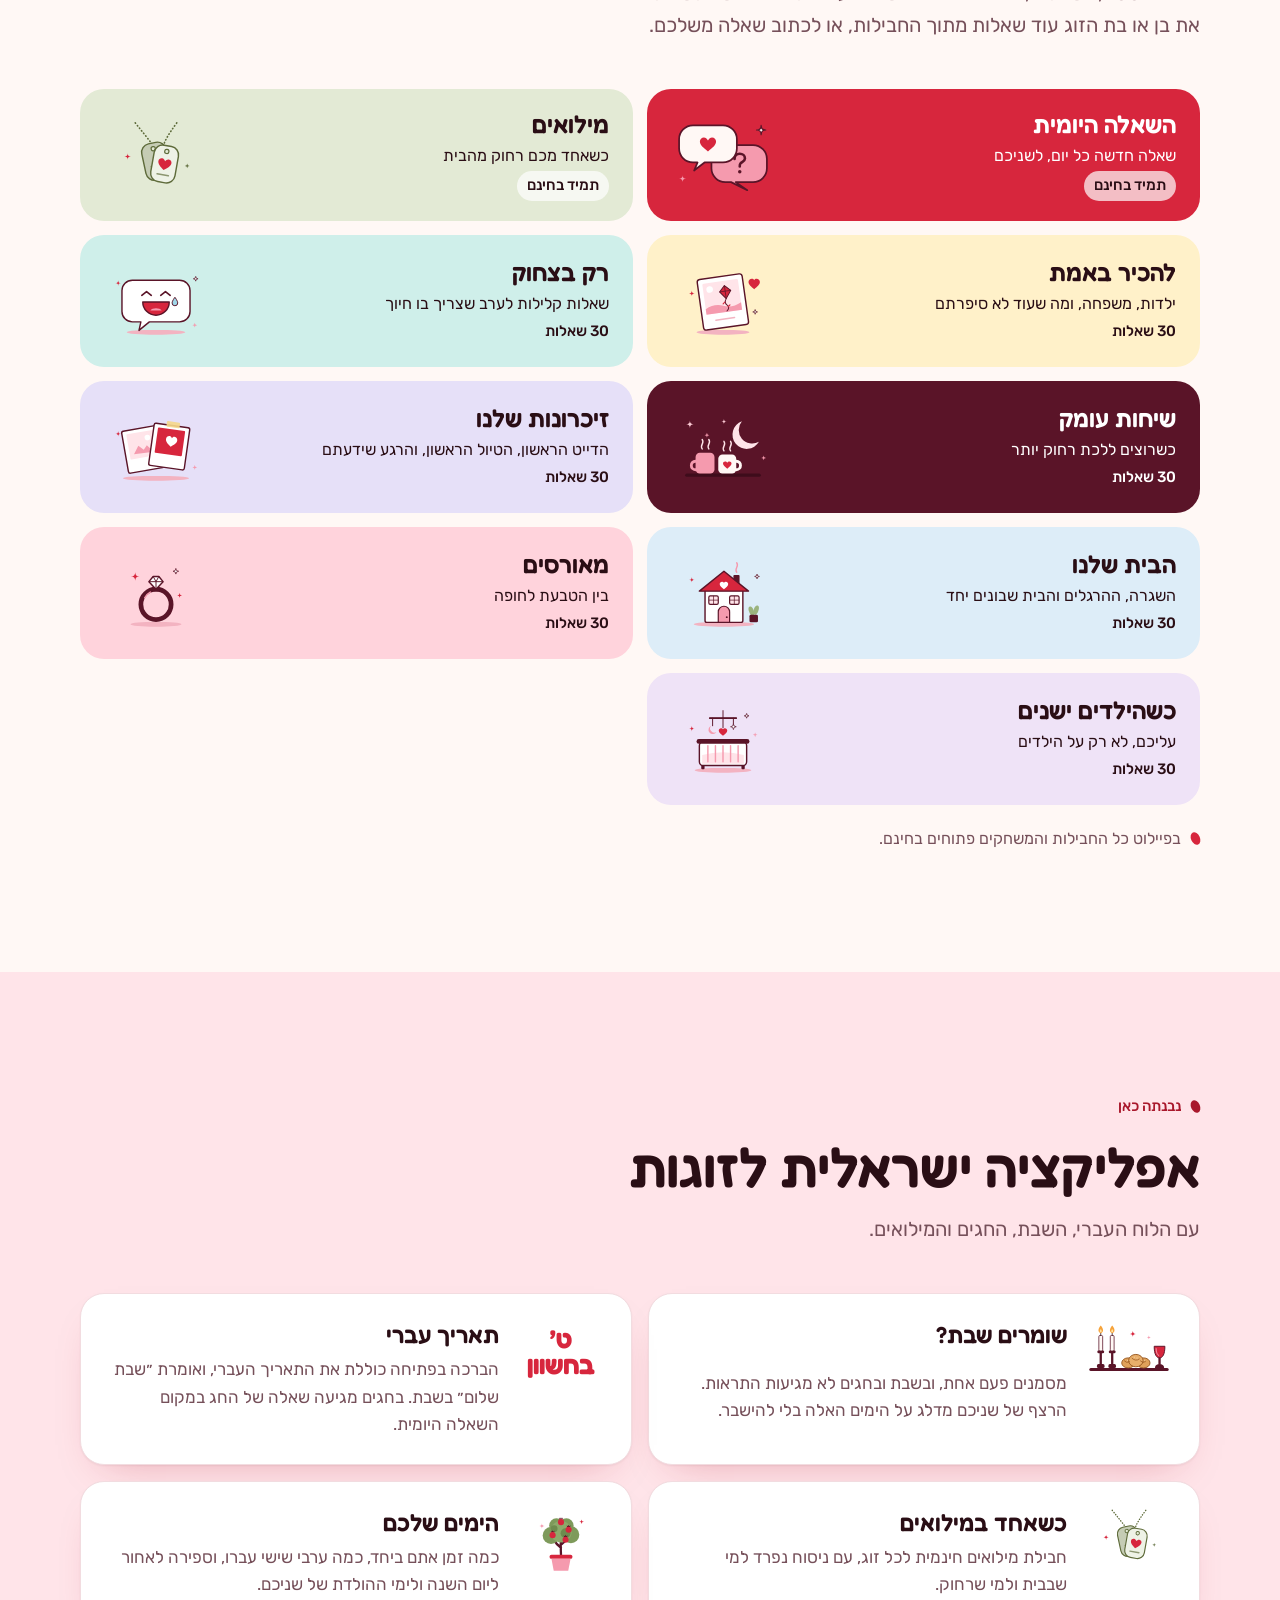
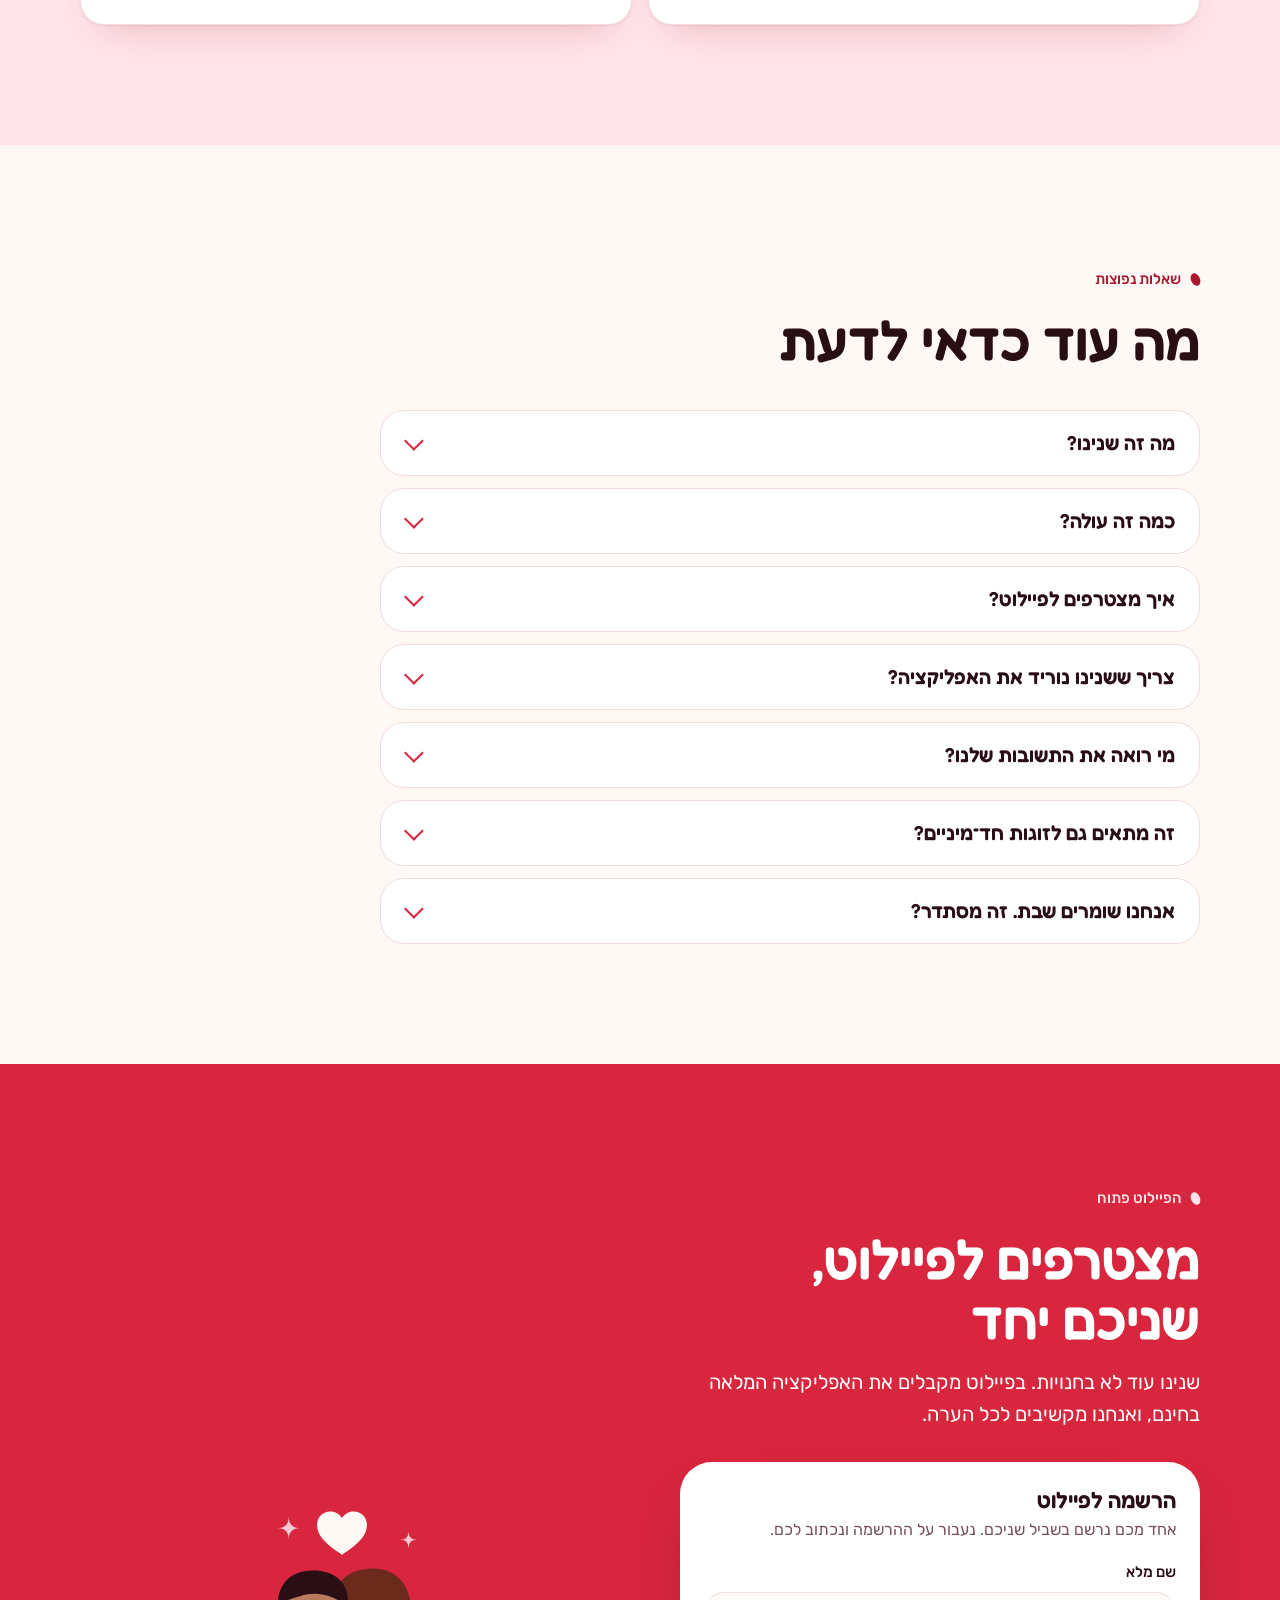
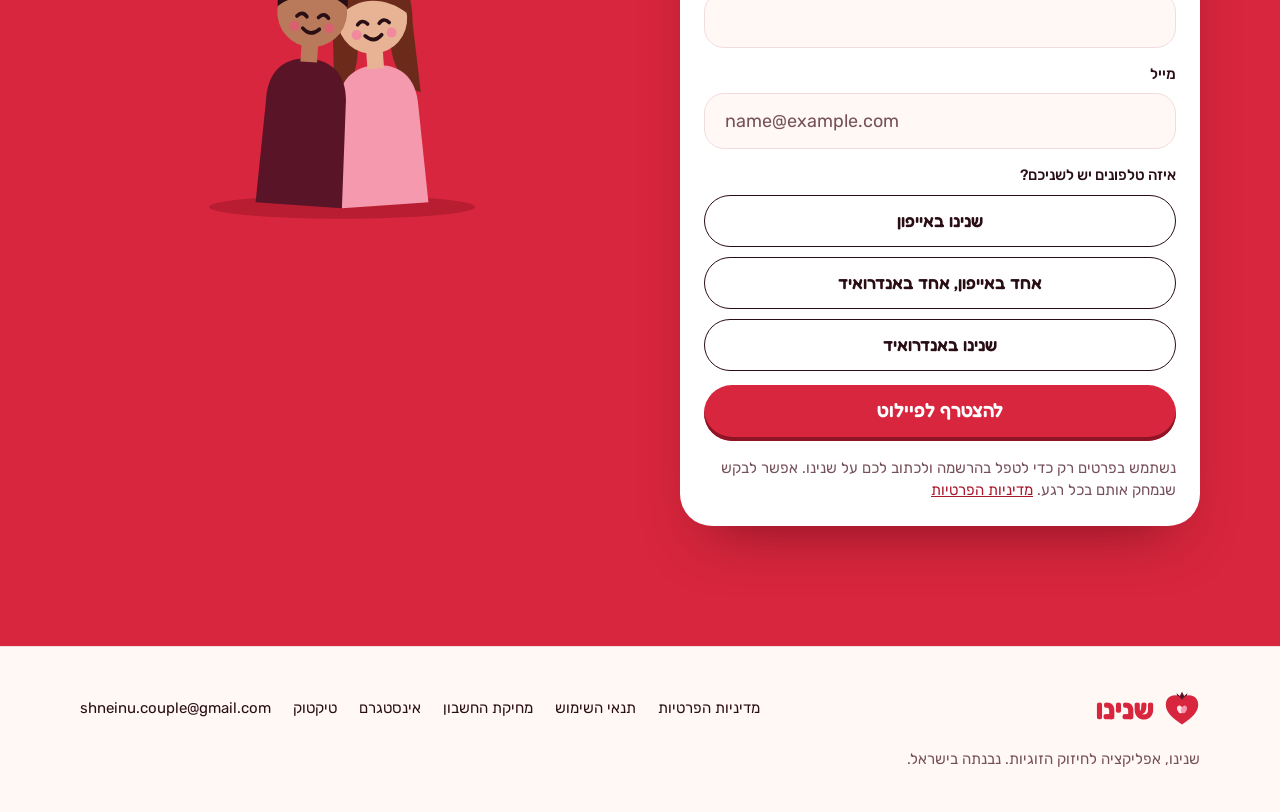
==== commit 9d333ff2: "Account deletion page (Google Play), linked from the privacy policy and footer Co-Authored-By: Claud" ====
--- a/index.html
+++ b/index.html
@@ -507,6 +507,7 @@
     <nav aria-label="קישורים">
       <a href="privacy.html">מדיניות הפרטיות</a>
       <a href="terms.html">תנאי השימוש</a>
+      <a href="delete-account.html">מחיקת החשבון</a>
       <a href="https://www.instagram.com/shneinu.app/" rel="me">אינסטגרם</a>
       <a href="https://www.tiktok.com/@shneinu.app" rel="me">טיקטוק</a>
       <a href="mailto:shneinu.couple@gmail.com">shneinu.couple@gmail.com</a>
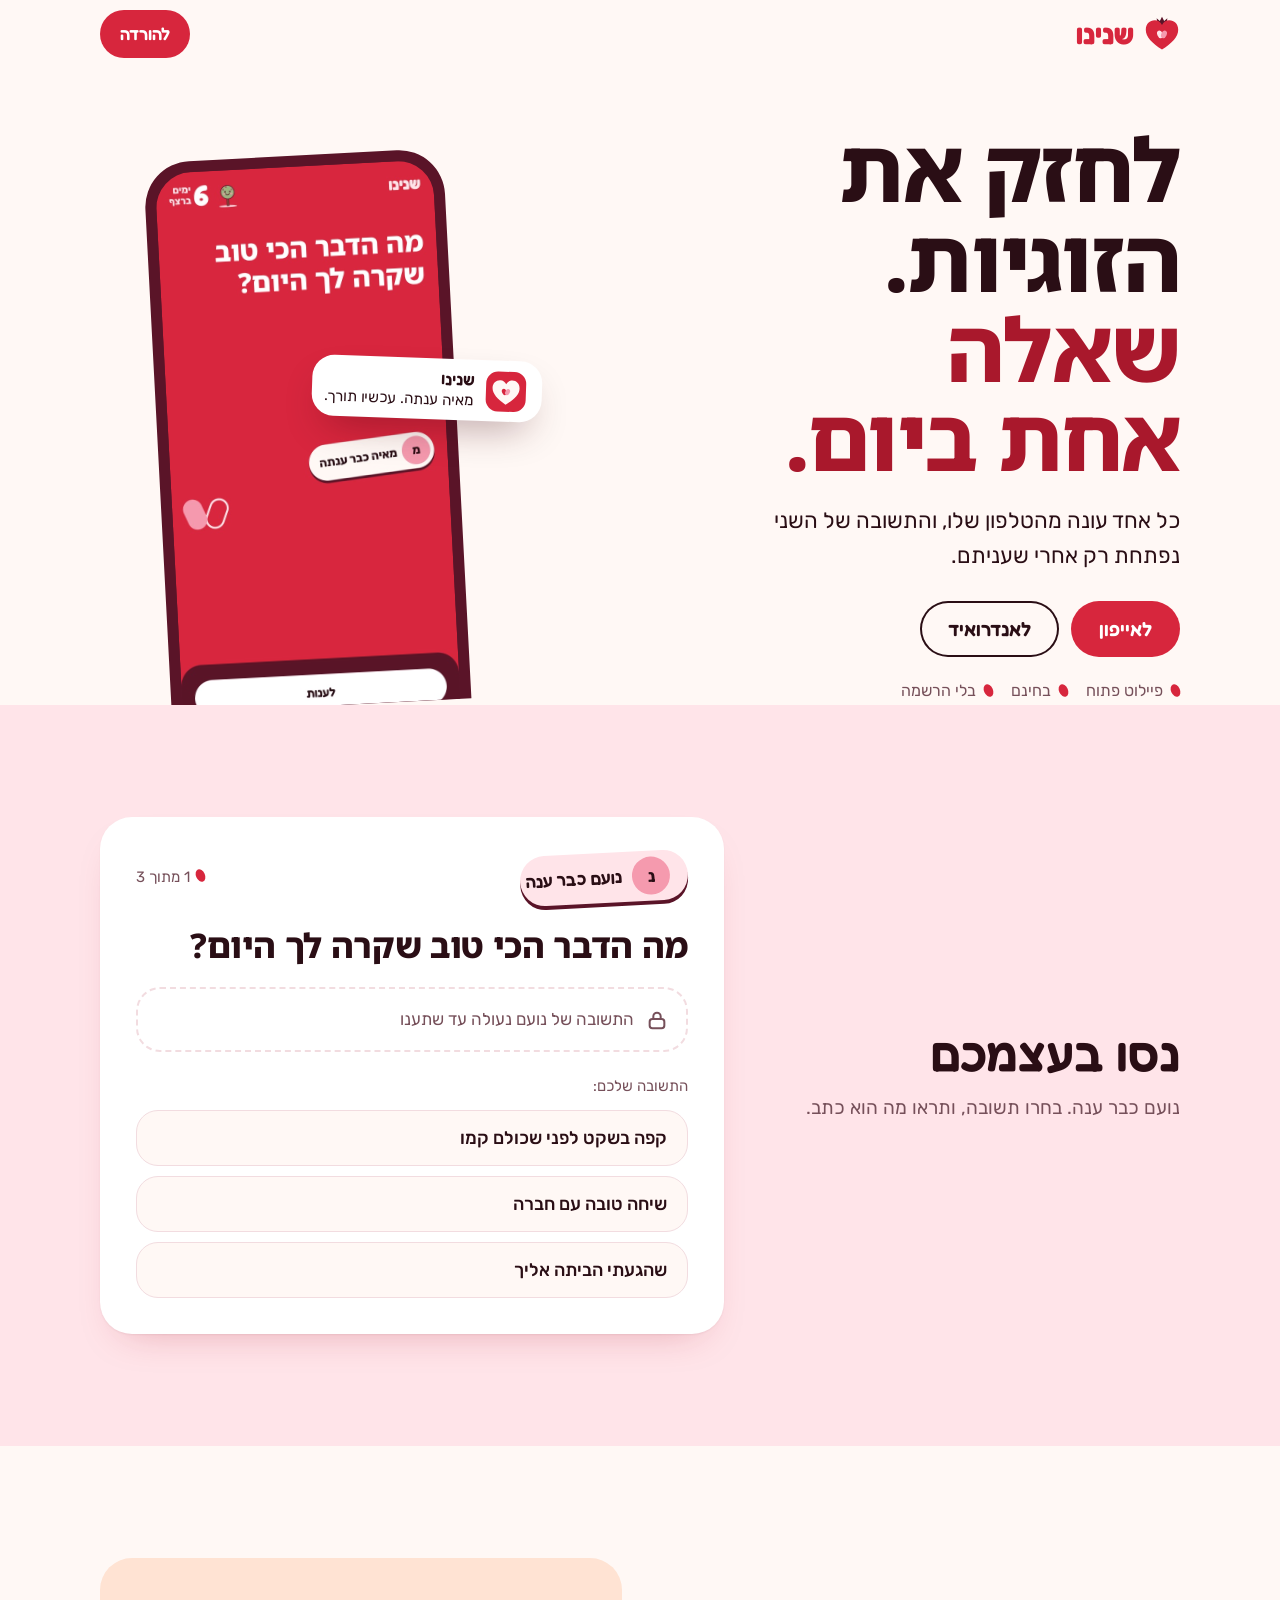
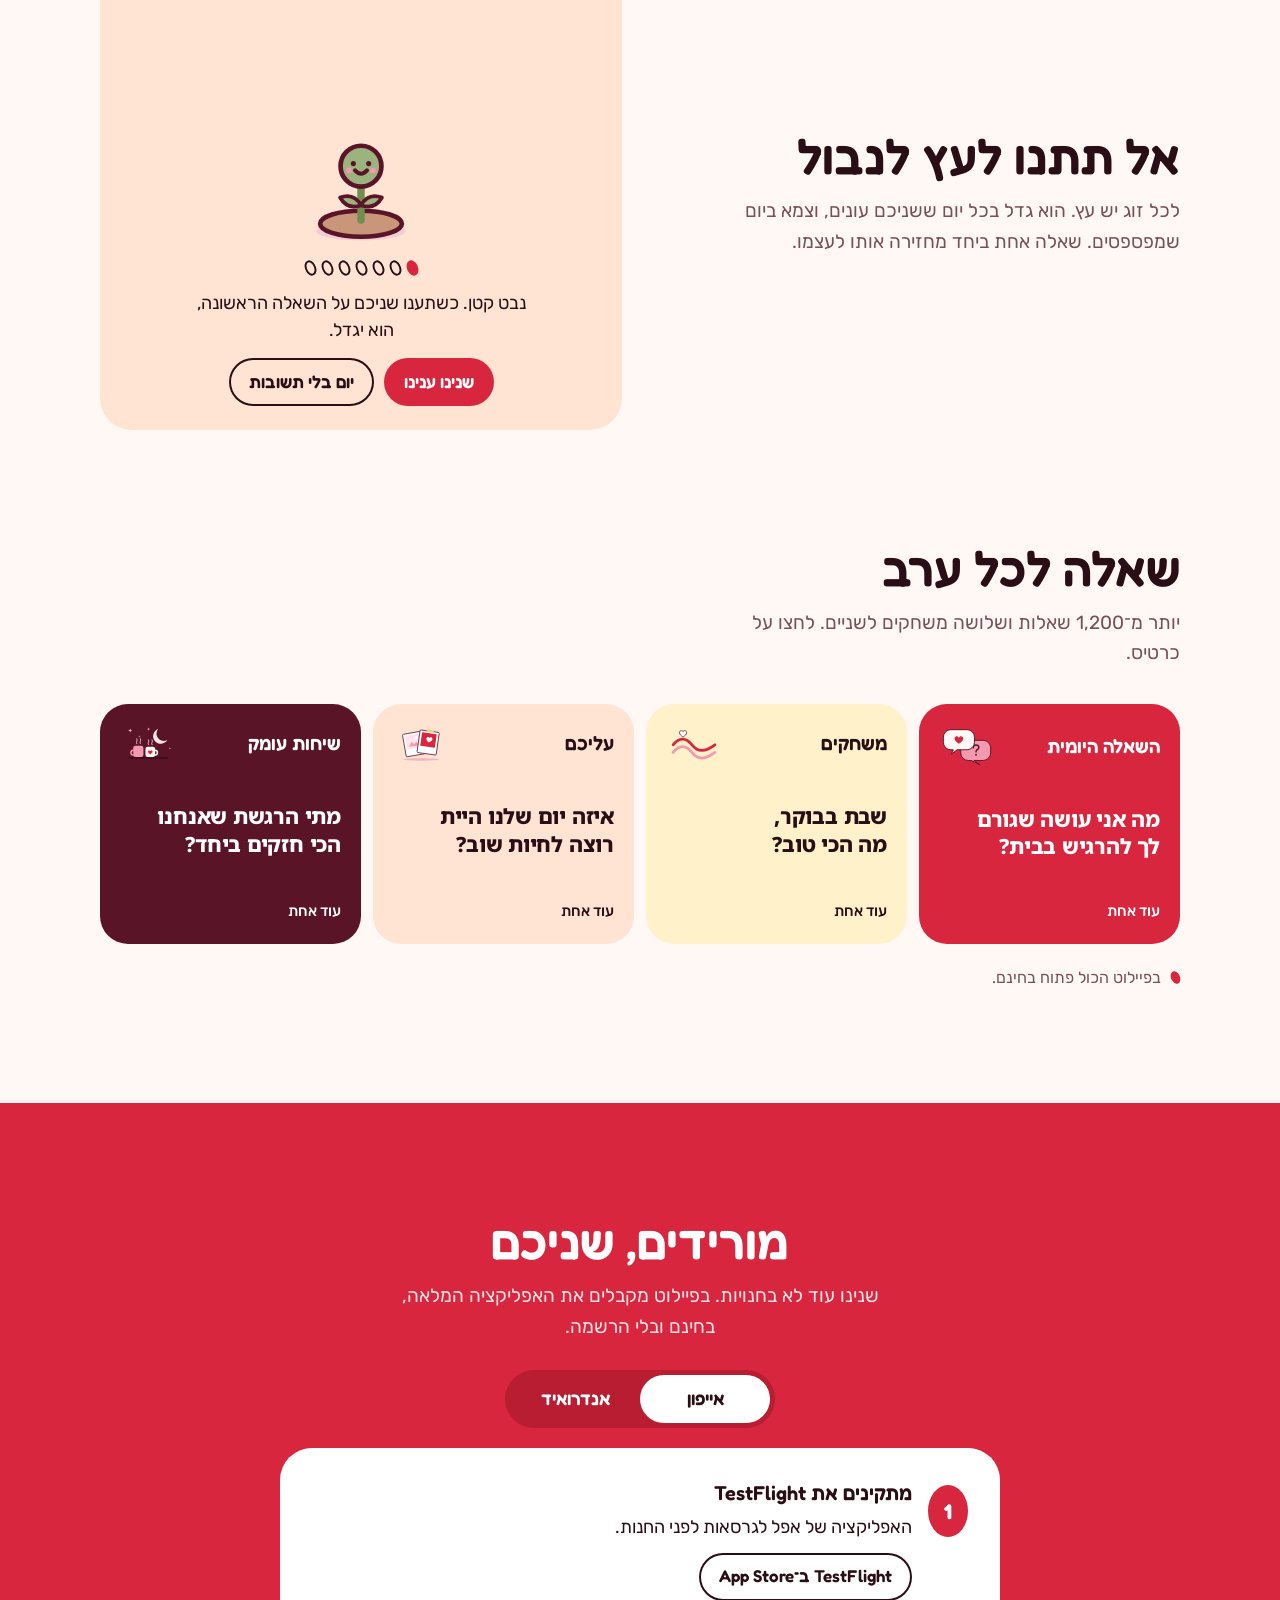
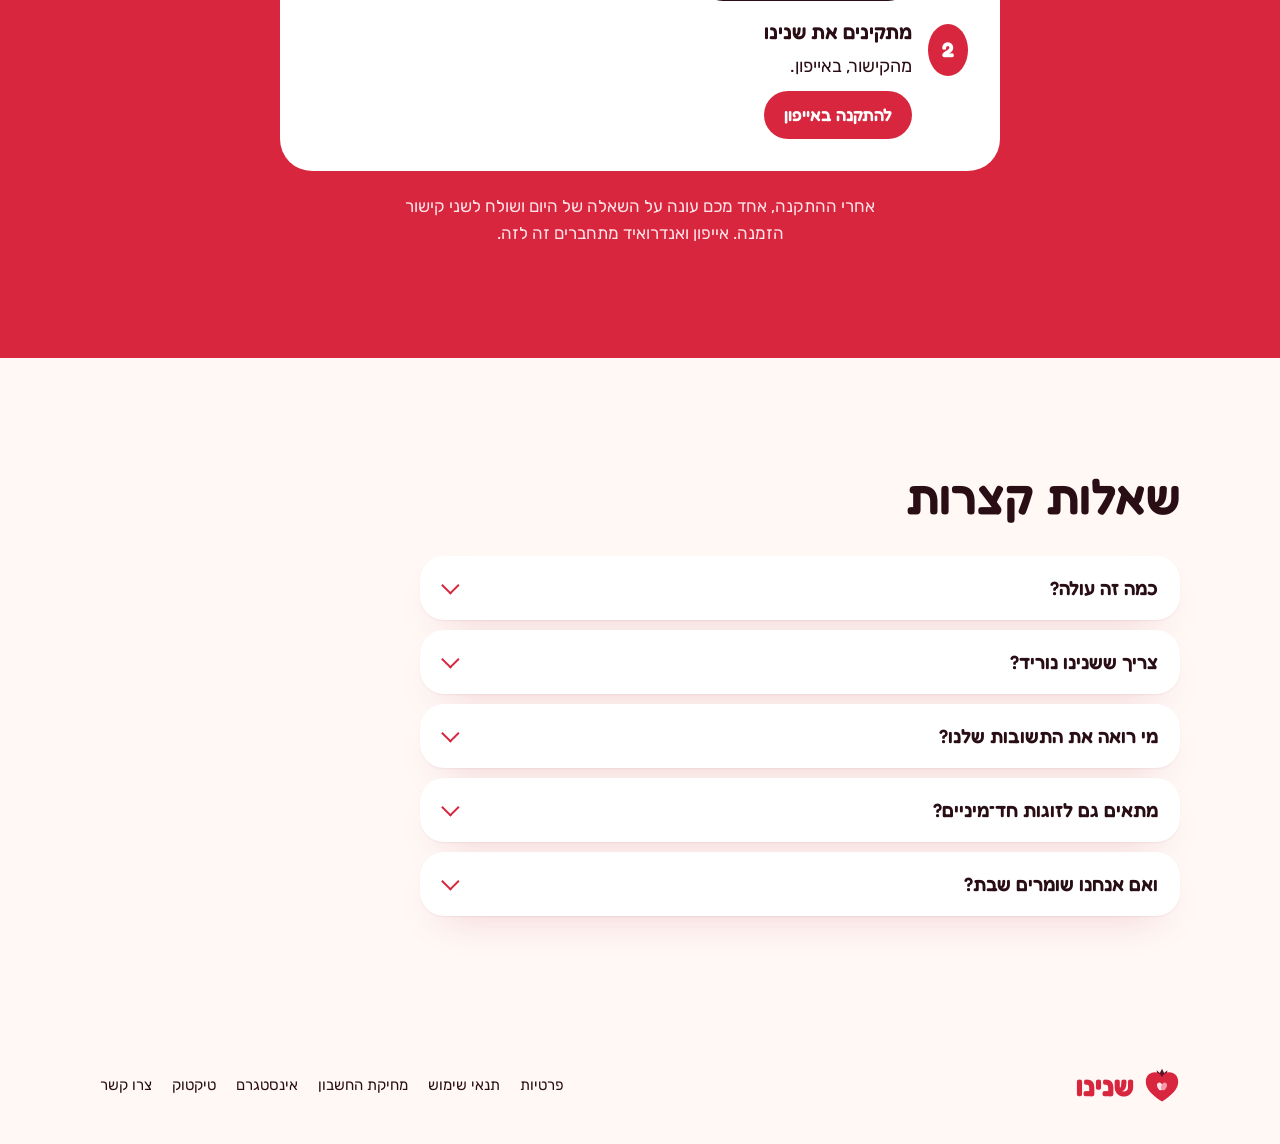
==== commit 2bbfd454: "Open pilot (no signup), minimal playful landing page, join page with public links, tree drawings, ta" ====
--- a/index.html
+++ b/index.html
@@ -4,20 +4,21 @@
 <meta charset="utf-8">
 <meta name="viewport" content="width=device-width, initial-scale=1, viewport-fit=cover">
 <title>שנינו: אפליקציה לחיזוק הזוגיות, שאלה אחת ביום</title>
-<meta name="description" content="אפליקציה לחיזוק הזוגיות, בעברית: כל יום מגיעה לשניכם אותה שאלה, והתשובות נפתחות רק כששניכם עניתם. שאלות לזוגות, משחקים זוגיים ושולחן שבת. לאייפון ולאנדרואיד.">
+<meta name="description" content="אפליקציה לחיזוק הזוגיות, בעברית: כל יום מגיעה לשניכם אותה שאלה, והתשובות נפתחות רק כששניכם עניתם. וכל יום ששניכם עונים, העץ שלכם גדל. לאייפון ולאנדרואיד.">
 <link rel="canonical" href="https://shneinu.com/">
 <link rel="alternate" hreflang="he-IL" href="https://shneinu.com/">
 <link rel="alternate" hreflang="x-default" href="https://shneinu.com/">
 <meta name="robots" content="index, follow, max-image-preview:large">
 <link rel="icon" href="favicon.svg" type="image/svg+xml">
 <link rel="apple-touch-icon" href="apple-touch-icon.png">
-<meta name="theme-color" content="#D7263D">
+<meta name="theme-color" content="#FFF8F5" media="(prefers-color-scheme: light)">
+<meta name="theme-color" content="#1A1012" media="(prefers-color-scheme: dark)">
 <meta property="og:type" content="website">
 <meta property="og:locale" content="he_IL">
 <meta property="og:site_name" content="שנינו">
 <meta property="og:url" content="https://shneinu.com/">
 <meta property="og:title" content="שנינו: לחזק את הזוגיות, שאלה אחת ביום">
-<meta property="og:description" content="אפליקציה לחיזוק הזוגיות, בעברית: כל יום אותה שאלה לשניכם, והתשובה של השני נפתחת רק אחרי שעניתם. לאייפון ולאנדרואיד.">
+<meta property="og:description" content="כל יום אותה שאלה לשניכם, והתשובה של השני נפתחת רק אחרי שעניתם. לאייפון ולאנדרואיד, בחינם בפיילוט.">
 <meta property="og:image" content="https://shneinu.com/og.png">
 <meta property="og:image:width" content="1200">
 <meta property="og:image:height" content="630">
@@ -25,9 +26,9 @@
 <meta name="twitter:card" content="summary_large_image">
 <link rel="preconnect" href="https://fonts.googleapis.com">
 <link rel="preconnect" href="https://fonts.gstatic.com" crossorigin>
-<link rel="stylesheet" href="https://fonts.googleapis.com/css2?family=Fredoka:wght@600;700&family=Rubik:wght@400;500;700&display=swap">
+<link rel="stylesheet" href="https://fonts.googleapis.com/css2?family=Fredoka:wght@600;700&family=Noto+Sans+Hebrew:wght@800&family=Rubik:wght@400;500;700&display=swap">
 <link rel="preload" as="image" href="img/today.jpg" fetchpriority="high">
-<link rel="stylesheet" href="style.css?v=3">
+<link rel="stylesheet" href="style.css?v=4">
 <script type="application/ld+json">
 {
   "@context": "https://schema.org",
@@ -68,237 +69,178 @@
     {
       "@type": "FAQPage",
       "mainEntity": [
-        { "@type": "Question", "name": "מה זה שנינו?", "acceptedAnswer": { "@type": "Answer", "text": "אפליקציה לחיזוק הזוגיות, בעברית. כל יום מגיעה לשניכם אותה שאלה, כל אחד עונה מהטלפון שלו, והתשובה של בן או בת הזוג נפתחת רק אחרי שעניתם בעצמכם. יש גם חבילות שאלות לכל שלב בקשר ומשחקים לשניים." } },
-        { "@type": "Question", "name": "כמה זה עולה?", "acceptedAnswer": { "@type": "Answer", "text": "בפיילוט הכול פתוח בחינם. גם אחרי ההשקה השאלה היומית תישאר בחינם. בהמשך יהיה מנוי שפותח את החבילות וההיסטוריה, ומנוי אחד מספיק לשניכם." } },
-        { "@type": "Question", "name": "איך מצטרפים לפיילוט?", "acceptedAnswer": { "@type": "Answer", "text": "אחד מכם נרשם כאן בשביל שניכם: שם מלא, מייל, ואיזה טלפונים יש לכם. אנחנו עוברים על כל הרשמה וכותבים לכם. באייפון מקבלים קישור להתקנה דרך TestFlight, האפליקציה של אפל לניסוי אפליקציות לפני שהן בחנות. באנדרואיד הפיילוט נפתח כשמתמלאת קבוצת הבודקים ש־Google דורשת, ואז נשלחת הזמנה לכתובת של חשבון Google שבטלפון." } },
-        { "@type": "Question", "name": "צריך ששנינו נוריד את האפליקציה?", "acceptedAnswer": { "@type": "Answer", "text": "כן, כל אחד בטלפון שלו. אחד שולח לשני קוד הזמנה בוואטסאפ, השני מקליד אותו, ואתם מחוברים. אייפון ואנדרואיד מתחברים זה לזה בלי בעיה." } },
-        { "@type": "Question", "name": "מי רואה את התשובות שלנו?", "acceptedAnswer": { "@type": "Answer", "text": "רק שניכם. התשובה של בן או בת הזוג נשארת נעולה עד שעניתם על אותה שאלה, והכלל הזה נאכף בשרת ולא רק במסך. אין באפליקציה פרסומות או כלי מעקב, ולא מוכרים מידע." } },
-        { "@type": "Question", "name": "זה מתאים גם לזוגות חד־מיניים?", "acceptedAnswer": { "@type": "Answer", "text": "כן. כל אחד בוחר אם לפנות אליו בלשון זכר או נקבה, וכל שאלה נכתבה בשתי הלשונות." } },
-        { "@type": "Question", "name": "אנחנו שומרים שבת. זה מסתדר?", "acceptedAnswer": { "@type": "Answer", "text": "כן. מי שמסמן ששומר שבת לא מקבל התראות בשבת ובחגים, והרצף של שניכם מדלג על הימים האלה בלי להישבר." } }
+        { "@type": "Question", "name": "כמה זה עולה?", "acceptedAnswer": { "@type": "Answer", "text": "בפיילוט הכול פתוח בחינם, בלי הרשמה. גם אחרי ההשקה השאלה היומית תישאר בחינם, ומנוי אחד יספיק לשניכם." } },
+        { "@type": "Question", "name": "צריך ששנינו נוריד?", "acceptedAnswer": { "@type": "Answer", "text": "כן, כל אחד בטלפון שלו. אפשר להתחיל לבד: עונים על השאלה של היום ושולחים לבן או בת הזוג קישור הזמנה מהאפליקציה. אייפון ואנדרואיד מתחברים זה לזה." } },
+        { "@type": "Question", "name": "מי רואה את התשובות שלנו?", "acceptedAnswer": { "@type": "Answer", "text": "רק שניכם. התשובה של בן או בת הזוג נעולה עד שעניתם על אותה שאלה, וזה נאכף בשרת ולא רק במסך. אין פרסומות ואין כלי מעקב." } },
+        { "@type": "Question", "name": "מתאים גם לזוגות חד־מיניים?", "acceptedAnswer": { "@type": "Answer", "text": "כן. כל אחד בוחר אם לפנות אליו בלשון זכר או נקבה, וכל שאלה נכתבה בשתיהן." } },
+        { "@type": "Question", "name": "ואם אנחנו שומרים שבת?", "acceptedAnswer": { "@type": "Answer", "text": "מסמנים פעם אחת, ובשבת ובחגים אין התראות. הרצף והעץ מדלגים על הימים האלה." } }
       ]
     }
   ]
 }
 </script>
 <style>
-  .wrap { max-width: 1160px; margin: 0 auto; padding-inline: 20px; }
-  .sr { position: absolute; width: 1px; height: 1px; overflow: hidden; clip: rect(0 0 0 0); white-space: nowrap; }
-
-  /* The seed: small tilted oval, the app's mark for "here" and progress. */
+  :root { --peach: #FFE3D3; --butter: #FFF1C9; --hero: 'Noto Sans Hebrew', 'Rubik', 'Arial Hebrew', sans-serif; }
+  .wrap { max-width: 1120px; margin: 0 auto; padding-inline: 20px; }
   .seed { display: inline-block; width: 9px; height: 13px; border-radius: 50%; background: currentColor; transform: rotate(-24deg); flex: none; }
-  .eyebrow { font: 500 15px/1.3 var(--body); display: inline-flex; align-items: center; gap: 10px; color: var(--accent-text); margin: 0; }
-  h2.title { font: 600 clamp(34px, 5vw, 54px)/1.12 var(--display); margin: 14px 0 16px; text-wrap: balance; }
-  p.intro { font-size: 20px; line-height: 1.6; max-width: 44ch; margin: 0; color: var(--muted); }
-  section.block { padding-block: clamp(72px, 10vw, 120px); }
-  section[id] { scroll-margin-top: 84px; }
-
-  /* Buttons: pills with a darker bottom edge that flattens on press. */
-  .btn { display: inline-flex; align-items: center; justify-content: center; gap: 10px; min-height: 56px; padding: 6px 30px 10px; border-radius: 999px; font: 600 19px/1.2 var(--display); text-decoration: none; border: 0; cursor: pointer; transition: transform .3s ease, box-shadow .3s ease; }
-  .btn:active { transform: translateY(3px); }
-  .btn-red { background: var(--red); color: var(--white); box-shadow: inset 0 -4px 0 var(--red-edge); }
-  .btn-red:active { box-shadow: inset 0 -1px 0 var(--red-edge); }
-  .btn-white { background: var(--white); color: #A9182C; box-shadow: inset 0 -4px 0 var(--red-edge); }
-  .btn-white:active { box-shadow: inset 0 -1px 0 var(--red-edge); }
-  .btn:focus-visible, a:focus-visible, button:focus-visible, summary:focus-visible { outline: 3px solid var(--pink); outline-offset: 3px; }
-  .btn[disabled] { cursor: progress; }
+  section { padding-block: clamp(64px, 9vw, 112px); }
+  section[id] { scroll-margin-top: 72px; }
+  h2 { font: 600 clamp(32px, 4.6vw, 48px)/1.12 var(--display); margin: 0 0 12px; text-wrap: balance; }
+  .lead { font-size: 19px; line-height: 1.6; color: var(--muted); margin: 0; max-width: 40ch; }
+  .q { font-family: var(--hero); font-weight: 800; letter-spacing: -.01em; text-wrap: balance; }
+
+  /* Buttons: flat pills. Pressed, they darken and settle to 98%. */
+  .btn { display: inline-flex; align-items: center; justify-content: center; gap: 10px; min-height: 56px; padding: 8px 28px; border-radius: 999px; font: 600 19px/1.2 var(--display); text-decoration: none; border: 0; cursor: pointer; transition: transform .3s ease, background-color .3s ease; -webkit-tap-highlight-color: transparent; }
+  .btn:active { transform: scale(.98); }
+  .btn-red { background: var(--red); color: var(--white); }
+  .btn-red:active { background: var(--red-edge); }
+  .btn-line { background: transparent; color: var(--ink); box-shadow: inset 0 0 0 2px var(--ink); }
+  .btn-line:active { background: var(--blush); }
+  .btn-white { background: var(--white); color: #2A0E15; }
+  .btn-white:active { background: #FFE4E9; }
+  .btn-ghost { background: transparent; color: var(--on-red); box-shadow: inset 0 0 0 2px var(--on-red); }
+  .btn-ghost:active { background: var(--red-panel); }
+  .btn-sm { min-height: 48px; padding: 6px 20px; font-size: 17px; }
+  a:focus-visible, button:focus-visible, summary:focus-visible { outline: 3px solid var(--pink); outline-offset: 3px; }
 
   /* ------------------------------------------------------------ nav */
-  .nav { position: sticky; top: 0; z-index: 10; background: var(--bg); border-bottom: 1px solid var(--line); }
+  .nav { position: sticky; top: 0; z-index: 10; background: var(--bg); }
   .nav .wrap { display: flex; align-items: center; justify-content: space-between; gap: 16px; min-height: 68px; }
   .brand { display: inline-flex; align-items: center; gap: 10px; text-decoration: none; color: var(--red); font: 700 28px/1 var(--display); }
   .brand svg { width: 36px; height: 36px; }
-  .nav-links { display: none; gap: 28px; }
-  .nav-links a { color: var(--ink); text-decoration: none; font-weight: 500; font-size: 16px; }
-  .nav-links a:hover { color: var(--accent-text); }
-  @media (min-width: 900px) { .nav-links { display: flex; } }
-  .nav .btn { min-height: 48px; padding: 4px 22px 8px; font-size: 17px; }
 
   /* ------------------------------------------------------------ hero */
-  .hero { background: var(--red); color: var(--on-red); overflow: hidden; }
-  .hero .wrap { display: grid; gap: 40px; padding-top: clamp(36px, 5vw, 60px); }
-  @media (min-width: 960px) { .hero .wrap { grid-template-columns: 1.1fr .9fr; align-items: end; gap: 56px; } }
-  .hero-copy { padding-bottom: clamp(8px, 4vw, 80px); align-self: center; }
-  .chip-row { display: flex; flex-wrap: wrap; gap: 8px; margin: 0; padding: 0; list-style: none; }
-  .hero .chip-row li { background: var(--red-panel); color: var(--on-red); border-radius: 999px; padding: 6px 16px; font-size: 15px; font-weight: 500; display: inline-flex; align-items: center; gap: 8px; min-height: 36px; }
-  .hero .chip-row .seed { color: var(--pink); }
-  .hero h1 { margin: 20px 0 14px; text-wrap: balance; }
-  .hero h1 .kicker { display: block; font: 500 clamp(18px, 2vw, 21px)/1.4 var(--body); color: var(--on-red-soft); margin-bottom: 10px; }
-  .hero h1 .big { display: block; font: 700 clamp(46px, 6.6vw, 78px)/1.02 var(--display); letter-spacing: -.01em; }
-  .hero h1 .big span { color: var(--on-red-soft); }
-  .hero .lead { font-size: clamp(19px, 2.1vw, 22px); line-height: 1.6; max-width: 34ch; margin: 0 0 28px; }
-
-  /* The pilot form: a card on the red. */
-  .pilot { background: var(--surface); color: var(--ink); border-radius: 32px; padding: 24px; max-width: 520px; box-shadow: 0 30px 60px -30px rgba(60, 0, 12, .55); }
-  .pilot h2 { font: 600 22px/1.3 var(--display); margin: 0 0 4px; }
-  .pilot .sub { margin: 0 0 18px; font-size: 16px; line-height: 1.5; color: var(--muted); }
-  .pilot form { display: grid; gap: 14px; }
-  .field { display: grid; gap: 6px; font-size: 15px; font-weight: 500; }
-  .field input { font: 400 18px var(--body); min-height: 56px; padding: 10px 20px; border-radius: 20px; border: 1.5px solid var(--line); background: var(--bg); color: var(--ink); width: 100%; text-align: left; }
-  .field input::placeholder { color: var(--muted); }
-  .field input:focus { outline: 3px solid var(--pink); outline-offset: 1px; border-color: var(--red); }
-  .phones { border: 0; margin: 0; padding: 0; display: grid; gap: 6px; }
-  .phones legend { font-size: 15px; font-weight: 500; padding: 0; margin-bottom: 6px; }
-  .phones .opts { display: grid; grid-template-columns: 1fr 1fr; gap: 10px; }
-  .phones .opts label { position: relative; display: flex; align-items: center; justify-content: center; gap: 10px; min-height: 52px; border-radius: 999px; border: 1.5px solid var(--ink); font: 600 18px/1.2 var(--display); cursor: pointer; padding: 6px 12px; transition: background .3s ease, color .3s ease, border-color .3s ease; }
-  .phones .opts input { position: absolute; opacity: 0; inset: 0; margin: 0; cursor: pointer; }
-  .phones .opts label:has(input:checked) { background: var(--red); border-color: var(--red); color: var(--white); }
-  .phones .opts label:has(input:focus-visible) { outline: 3px solid var(--pink); outline-offset: 2px; }
-  .hint { margin: 0; font-size: 15px; line-height: 1.5; color: var(--muted); }
-  .hint[hidden] { display: none; }
-  .pilot .btn { width: 100%; }
-  /* Hidden in place: never pushed off to a side. In right-to-left pages the
-     browser lets you scroll to whatever sits off the left edge, which made the
-     old page zoom out to a sea of white on phones. */
-  .trap { position: absolute; width: 1px; height: 1px; overflow: hidden; clip-path: inset(50%); opacity: 0; pointer-events: none; }
-  .error { color: var(--accent-text); background: var(--blush); border-radius: 16px; padding: 10px 16px; margin: 0; font-size: 15px; }
-  .fine { font-size: 15px; line-height: 1.5; color: var(--muted); margin: 2px 0 0; }
-  .done { display: grid; gap: 8px; justify-items: start; }
-  .done[hidden] { display: none; }
-  .done svg { width: 56px; height: 56px; }
-  .done h3 { font: 600 24px/1.3 var(--display); margin: 0; }
-  .done p { margin: 0; font-size: 17px; line-height: 1.55; color: var(--muted); }
-
-  .hero-cta { display: grid; gap: 12px; justify-items: start; }
-  .hero-cta .btn { min-width: 240px; }
-  .hero-cta p { margin: 0; font-size: 16px; line-height: 1.5; color: var(--on-red); max-width: 36ch; }
-  .phones .opts.three { grid-template-columns: 1fr; }
-  .phones .opts.three label { font-size: 17px; text-align: center; border-radius: 26px; }
-  .gmail { display: grid; gap: 14px; background: var(--bg); border-radius: 24px; padding: 16px; }
-  .gmail[hidden], [data-only][hidden], [data-other][hidden] { display: none; }
-  .phones.which .opts label { font-size: 16px; min-height: 48px; }
-  .phones.which .field { margin-top: 8px; }
-
-  /* After launch the forms give way to store buttons (see STORES below). */
-  .stores { display: none; flex-wrap: wrap; gap: 12px; }
-  .stores .btn { min-width: 200px; }
+  .hero { padding-top: clamp(24px, 5vw, 56px); padding-bottom: 0; overflow: hidden; }
+  .hero .wrap { display: grid; gap: 40px; }
+  @media (min-width: 920px) { .hero .wrap { grid-template-columns: 1.15fr .85fr; align-items: center; } }
+  .hero h1 { font: 800 clamp(48px, 7.4vw, 88px)/1.02 var(--hero); margin: 0 0 20px; letter-spacing: -.02em; text-wrap: balance; }
+  .hero h1 span { display: block; color: var(--accent-text); }
+  .hero .lead { font-size: clamp(19px, 2vw, 22px); color: var(--ink); max-width: 30ch; }
+  .cta { display: flex; flex-wrap: wrap; gap: 12px; margin-top: 28px; }
+  .chips { display: flex; flex-wrap: wrap; gap: 8px 18px; margin: 20px 0 0; padding: 0; list-style: none; color: var(--muted); font-size: 16px; }
+  .chips li { display: inline-flex; align-items: center; gap: 8px; }
+  .chips .seed { color: var(--red); }
+
+  .stage { position: relative; display: flex; justify-content: center; padding: 8px 0 0; }
+  .phone { width: min(300px, 74vw); background: var(--wine); border-radius: 46px 46px 0 0; padding: 11px 11px 0; transform: rotate(-3deg) translateY(12px); transform-origin: bottom center; }
+  .phone img { display: block; width: 100%; height: auto; aspect-ratio: 600 / 1300; object-fit: cover; object-position: top; border-radius: 36px 36px 0 0; max-height: 540px; }
+  .ping { position: absolute; top: 40%; inset-inline-start: max(0px, calc(50% - 230px)); background: var(--surface); color: var(--ink); border-radius: 22px; padding: 10px 16px 10px 12px; display: flex; align-items: center; gap: 12px; box-shadow: 0 18px 40px -16px rgba(60, 0, 12, .45); font-size: 15px; line-height: 1.35; max-width: 240px; transform: rotate(2deg); }
+  .ping b { display: block; font: 600 16px/1.3 var(--display); }
+  .ping .icon { width: 40px; height: 40px; border-radius: 12px; background: var(--red); display: grid; place-items: center; flex: none; }
+  .ping .icon svg { width: 30px; height: 30px; }
+  .js .ping { opacity: 0; translate: 0 -12px; transition: opacity .5s ease 1.2s, translate .5s ease 1.2s; }
+  .js .ping.in { opacity: 1; translate: 0 0; }
+
+  /* ------------------------------------------------------------ try it */
+  .try { background: var(--blush); }
+  .try .wrap { display: grid; gap: 40px; }
+  @media (min-width: 920px) { .try .wrap { grid-template-columns: .8fr 1.2fr; align-items: center; } }
+  .demo { background: var(--surface); border-radius: 32px; padding: clamp(22px, 4vw, 36px); box-shadow: var(--shadow); display: grid; gap: 22px; min-height: 470px; align-content: start; }
+  .demo-top { display: flex; align-items: center; justify-content: space-between; gap: 12px; }
+  .demo .count { font-size: 15px; color: var(--muted); }
+  .demo .count .seed { color: var(--red); margin-inline-end: 6px; }
+  .demo .q { font-size: clamp(26px, 3.6vw, 34px); line-height: 1.2; margin: 0; }
+  .sticker { display: inline-flex; align-items: center; gap: 10px; background: var(--blush); color: var(--ink); border-radius: 999px; padding: 6px 18px 6px 6px; box-shadow: 0 4px 0 var(--wine); transform: rotate(-3deg); font: 600 17px/1.2 var(--display); width: fit-content; }
+  .avatar { width: 38px; height: 38px; border-radius: 50%; background: var(--pink); color: #2A0E15; display: grid; place-items: center; font: 700 17px/1 var(--body); flex: none; }
+  .locked { display: flex; align-items: center; gap: 12px; border: 2px dashed var(--line); border-radius: 24px; padding: 16px 18px; color: var(--muted); font-size: 17px; }
+  .locked svg { width: 22px; height: 22px; flex: none; }
+  .picks { display: grid; gap: 10px; }
+  .picks p { margin: 0; font-size: 15px; color: var(--muted); }
+  .pick { font: 500 18px/1.35 var(--body); text-align: start; min-height: 56px; padding: 12px 20px; border-radius: 22px; border: 1.5px solid var(--line); background: var(--bg); color: var(--ink); cursor: pointer; transition: transform .3s ease, border-color .3s ease, background-color .3s ease; }
+  .pick:hover { border-color: var(--pink); }
+  .pick:active { transform: scale(.98); }
+
+  .opened { display: grid; gap: 18px; }
+  .opened[hidden], .picks[hidden], .locked[hidden] { display: none; }
+  .merge { display: flex; align-items: center; gap: 14px; font: 600 22px/1.2 var(--display); }
+  .merge svg { width: 56px; height: 56px; flex: none; }
+  .merge .sa, .merge .sb { transition: transform .5s cubic-bezier(.3, 1.3, .5, 1); }
+  .merge:not(.in) .sa { transform: translateX(-30px); }
+  .merge:not(.in) .sb { transform: translateX(30px); }
+  .theirs { font: 500 24px/1.45 var(--body); margin: 0; }
+  .who { font-size: 15px; color: var(--muted); margin: 0 0 4px; display: flex; align-items: center; gap: 8px; }
+  .who .avatar { width: 28px; height: 28px; font-size: 14px; }
+  .reacts { display: flex; flex-wrap: wrap; gap: 6px; }
+  .react { width: 48px; height: 48px; border-radius: 50%; border: 1.5px solid var(--line); background: var(--bg); font-size: 24px; cursor: pointer; display: grid; place-items: center; transition: transform .3s cubic-bezier(.3, 1.6, .5, 1), background-color .3s ease, border-color .3s ease; }
+  .react svg { width: 28px; height: 26px; }
+  .react[aria-pressed="true"] { background: var(--blush); border-color: var(--red); transform: scale(1.12); }
+  .mine { align-self: start; background: var(--blush); border-radius: 22px 22px 22px 6px; padding: 12px 18px; font-size: 17px; line-height: 1.45; width: fit-content; max-width: 100%; }
+  .mine small { display: block; font-size: 15px; color: var(--muted); }
+
+  /* ------------------------------------------------------------ tree */
+  .tree .wrap { display: grid; gap: 36px; }
+  @media (min-width: 920px) { .tree .wrap { grid-template-columns: 1fr 1fr; align-items: center; } }
+  .garden { background: var(--peach); border-radius: 32px; padding: 28px 20px 24px; display: grid; justify-items: center; gap: 14px; color: #2A0E15; }
+  .garden img { width: min(260px, 64vw); height: auto; aspect-ratio: 1; }
+  .garden img.pop { animation: pop .45s cubic-bezier(.3, 1.5, .5, 1); }
+  @keyframes pop { from { transform: scale(.9); } to { transform: none; } }
+  .seeds { display: flex; gap: 6px; color: #2A0E15; }
+  .seeds .seed { width: 11px; height: 16px; background: transparent; box-shadow: inset 0 0 0 2px #2A0E15; }
+  .seeds .seed.on { background: #D7263D; box-shadow: none; }
+  .tree-line { margin: 0; font-size: 18px; line-height: 1.5; text-align: center; min-height: 2.9em; max-width: 30ch; }
+  .tree .row { display: flex; flex-wrap: wrap; gap: 10px; justify-content: center; }
+  .tree .row .btn-line { color: #2A0E15; box-shadow: inset 0 0 0 2px #2A0E15; }
+  .tree .row .btn-line:active { background: #FFD2BD; }
+  .reset { background: none; border: 0; color: #76505A; font: 500 15px var(--body); cursor: pointer; min-height: 44px; text-decoration: underline; text-underline-offset: 3px; }
+
+  /* ------------------------------------------------------------ packs */
+  .tiles { display: grid; grid-template-columns: 1fr 1fr; gap: 12px; margin-top: 36px; }
+  @media (min-width: 920px) { .tiles { grid-template-columns: repeat(4, 1fr); } }
+  .tile { position: relative; border: 0; border-radius: 28px; padding: 20px; min-height: 240px; display: grid; align-content: space-between; gap: 16px; text-align: start; cursor: pointer; overflow: hidden; transition: transform .3s ease; font: inherit; }
+  .tile:active { transform: scale(.98); }
+  .tile .name { font: 600 19px/1.2 var(--display); display: flex; align-items: center; justify-content: space-between; gap: 8px; }
+  .tile .name img { width: 56px; height: auto; }
+  .tile .q { font-size: clamp(18px, 2.2vw, 21px); line-height: 1.3; display: block; transition: opacity .25s ease, translate .25s ease; }
+  .tile .q.out { opacity: 0; translate: 0 8px; }
+  .tile .more { font-size: 15px; font-weight: 500; display: inline-flex; align-items: center; gap: 6px; }
+  .tile.red { background: #D7263D; color: #FFFFFF; }
+  .tile.butter { background: var(--butter); color: #2A0E15; }
+  .tile.peach { background: var(--peach); color: #2A0E15; }
+  .tile.wine { background: #5A1428; color: #FFFFFF; }
+  .note { margin: 20px 0 0; color: var(--muted); font-size: 16px; display: flex; align-items: center; gap: 10px; }
+  .note .seed { color: var(--red); }
+
+  /* ------------------------------------------------------------ get it */
+  .get { background: var(--red); color: var(--on-red); }
+  .get .wrap { max-width: 760px; text-align: center; display: grid; justify-items: center; gap: 0; }
+  .get .lead { color: var(--on-red-soft); margin-inline: auto; }
+  .switch { display: inline-grid; grid-template-columns: 1fr 1fr; background: var(--red-panel); border-radius: 999px; padding: 5px; margin: 28px 0 20px; }
+  .switch button { min-height: 48px; min-width: 130px; padding: 4px 20px; border: 0; border-radius: 999px; background: transparent; color: var(--on-red); font: 600 18px/1.2 var(--display); cursor: pointer; transition: background-color .3s ease, color .3s ease; }
+  .switch button[aria-selected="true"] { background: var(--white); color: #2A0E15; }
+  .how { width: 100%; background: var(--surface); color: var(--ink); border-radius: 32px; padding: clamp(22px, 4vw, 32px); text-align: start; display: grid; gap: 18px; }
+  .how[hidden] { display: none; }
+  .how ol { list-style: none; margin: 0; padding: 0; display: grid; gap: 18px; counter-reset: s; }
+  .how li { display: grid; grid-template-columns: auto 1fr; gap: 6px 16px; align-items: center; counter-increment: s; }
+  .how li::before { content: counter(s); grid-row: span 2; width: 40px; height: 52px; border-radius: 50%; background: var(--red); color: var(--white); display: grid; place-items: center; font: 700 21px/1 var(--display); }
+  .how li b { font: 600 20px/1.3 var(--display); }
+  .how li .btn { grid-column: 2; justify-self: start; margin-top: 4px; }
+  .how .fine { margin: 0; font-size: 15px; line-height: 1.5; color: var(--muted); }
+  .then { margin: 22px 0 0; color: var(--on-red-soft); font-size: 17px; line-height: 1.55; max-width: 44ch; }
+  .stores { display: none; flex-wrap: wrap; gap: 12px; justify-content: center; margin-top: 28px; }
   html.launched .pilot-only { display: none !important; }
   html.launched .stores { display: flex; }
 
-  /* The real Today screen in a phone. */
-  .hero-art { position: relative; display: flex; justify-content: center; align-self: end; padding-top: 24px; }
-  .phone { width: min(320px, 78vw); background: var(--wine); border-radius: 48px 48px 0 0; padding: 12px 12px 0; box-shadow: 0 -20px 60px -20px rgba(60, 0, 12, .5); }
-  .phone img { display: block; width: 100%; height: auto; aspect-ratio: 600 / 1300; object-fit: cover; object-position: top; border-radius: 37px 37px 0 0; max-height: 560px; }
-  .float { position: absolute; background: var(--surface); color: var(--ink); border-radius: 24px; padding: 10px 16px 10px 14px; display: flex; align-items: center; gap: 12px; box-shadow: 0 20px 40px -18px rgba(60, 0, 12, .55); font-size: 15px; line-height: 1.35; max-width: 250px; }
-  .float b { display: block; font: 600 16px/1.3 var(--display); }
-  .float .icon { width: 40px; height: 40px; border-radius: 12px; background: var(--red); display: grid; place-items: center; flex: none; }
-  .float .icon svg { width: 30px; height: 30px; }
-  .float.n1 { top: 64px; inset-inline-start: 0; }
-  .float.n2 { bottom: 90px; inset-inline-end: 0; }
-  .float.n2 .seedbig { width: 18px; height: 26px; border-radius: 50%; background: var(--red); transform: rotate(-24deg); flex: none; margin-inline: 6px; }
-  @media (max-width: 520px) { .float { font-size: 14px; max-width: 210px; } .float.n2 { display: none; } .float.n1 { top: 4px; } }
-
-  /* ------------------------------------------------------------ steps */
-  .steps { list-style: none; margin: 48px 0 0; padding: 0; display: grid; gap: 16px; counter-reset: step; }
-  @media (min-width: 860px) { .steps { grid-template-columns: repeat(3, 1fr); } }
-  .steps li { background: var(--surface); border: 1px solid var(--line); border-radius: 24px; padding: 28px; box-shadow: var(--shadow); display: grid; gap: 10px; align-content: start; }
-  .steps .num { width: 46px; height: 60px; border-radius: 50%; background: var(--red); color: var(--white); transform: rotate(-18deg); display: grid; place-items: center; font: 700 24px/1 var(--display); }
-  .steps .num span { transform: rotate(18deg); }
-  .steps li:nth-child(2) .num { background: var(--pink); color: var(--ink); }
-  .steps li:nth-child(3) .num { background: var(--wine); }
-  .steps h3 { font: 600 25px/1.3 var(--display); margin: 8px 0 0; }
-  .steps p { margin: 0; font-size: 17px; line-height: 1.6; color: var(--muted); }
-
-  /* ------------------------------------------------------------ reveal */
-  .reveal { background: var(--blush); }
-  .split { display: grid; gap: 48px; align-items: center; }
-  @media (min-width: 900px) { .split { grid-template-columns: 1fr 1fr; gap: 72px; } }
-  .reveal-art { display: flex; justify-content: center; }
-  .shot { width: min(330px, 82vw); background: var(--wine); border-radius: 48px; padding: 12px; box-shadow: 0 40px 70px -40px rgba(90, 20, 40, .7); }
-  .shot img { display: block; width: 100%; height: auto; border-radius: 37px; aspect-ratio: 600 / 1300; }
-  .heart { width: 72px; height: 72px; display: block; margin-bottom: 8px; }
-  .heart .seed-a, .heart .seed-b { transition: transform .5s cubic-bezier(.3, 1.3, .5, 1), opacity .4s ease; }
-  .heart:not(.in) .seed-a { transform: translateX(-34px); opacity: 0; }
-  .heart:not(.in) .seed-b { transform: translateX(34px); opacity: 0; }
-  .facts { list-style: none; padding: 0; margin: 28px 0 0; display: grid; gap: 14px; }
-  .facts li { display: flex; gap: 14px; align-items: baseline; font-size: 18px; line-height: 1.55; }
-  .facts .seed { color: var(--red); transform: rotate(-24deg) translateY(2px); }
-
-  /* ------------------------------------------------------------ games */
-  .games { display: grid; gap: 16px; margin-top: 48px; }
-  @media (min-width: 900px) { .games { grid-template-columns: repeat(3, 1fr); } }
-  .game { border-radius: 32px; padding: 28px; display: grid; gap: 12px; align-content: start; position: relative; overflow: hidden; min-height: 340px; }
-  .game h3 { font: 700 30px/1.15 var(--display); margin: 0; }
-  .game .head p { margin: 0; font-size: 17px; line-height: 1.55; }
-  .game { grid-template-columns: 1fr auto; }
-  .game .art { width: clamp(84px, 22vw, 116px); height: auto; grid-column: 2; grid-row: 1; }
-  .game .head { grid-column: 1; grid-row: 1; display: grid; gap: 10px; align-content: start; }
-  .game .card { grid-column: 1 / -1; }
-  .game .card { background: rgba(255, 255, 255, .92); color: #2A0E15; border-radius: 20px; padding: 14px 16px; margin-top: auto; font-size: 16px; line-height: 1.45; align-self: end; }
-  .game .card b { font: 600 18px/1.35 var(--display); display: block; margin-bottom: 8px; }
-  .opts-row { display: flex; flex-wrap: wrap; gap: 6px; }
-  .opts-row span { border-radius: 999px; padding: 4px 12px; font-size: 15px; border: 1px solid currentColor; }
-  .opts-row span.pick { background: #1D6A80; border-color: #1D6A80; color: #FFFFFF; }
-  .game.match { background: #1D6A80; color: #FFFFFF; }
-  .game.who { background: #FFD25E; color: #2A0E15; }
-  .game.shab { background: #FFE3D3; color: #2A0E15; }
-  .who-pick { display: flex; gap: 10px; }
-  .who-pick span { width: 40px; height: 40px; border-radius: 50%; display: grid; place-items: center; font: 700 17px var(--body); }
-  .who-pick .a { background: #D7263D; color: #FFFFFF; }
-  .who-pick .b { background: #F59AAE; color: #2A0E15; }
-
-  /* ------------------------------------------------------------ packs */
-  .shelves { list-style: none; margin: 48px 0 0; padding: 0; display: grid; gap: 14px; }
-  @media (min-width: 760px) { .shelves { grid-template-columns: 1fr 1fr; } }
-  .shelf { border-radius: 24px; padding: 20px 24px; display: flex; align-items: center; gap: 16px; min-height: 132px; color: #2A0E15; }
-  .shelf div { flex: 1; display: grid; gap: 4px; }
-  .shelf h3 { font: 600 24px/1.25 var(--display); margin: 0; }
-  .shelf p { margin: 0; font-size: 16px; line-height: 1.45; }
-  .shelf small { font-size: 15px; font-weight: 500; }
-  .shelf img { width: 104px; height: auto; flex: none; }
-  .shelf.daily { background: #D7263D; color: #FFFFFF; }
-  .shelf.deep { background: #5A1428; color: #FFFFFF; }
-  .tag { display: inline-flex; align-items: center; gap: 6px; background: rgba(255, 255, 255, .7); color: #2A0E15; border-radius: 999px; padding: 2px 10px; font-size: 15px; font-weight: 500; width: fit-content; }
-  .launch-line { margin: 20px 0 0; font-size: 16px; color: var(--muted); display: flex; gap: 10px; align-items: center; }
-  .launch-line .seed { color: var(--red); }
-
-  /* ------------------------------------------------------------ made here */
-  .here { display: grid; gap: 16px; margin-top: 48px; }
-  @media (min-width: 760px) { .here { grid-template-columns: 1fr 1fr; } }
-  .here article { background: var(--surface); border: 1px solid var(--line); border-radius: 24px; padding: 26px 28px; display: grid; grid-template-columns: auto 1fr; gap: 6px 20px; box-shadow: var(--shadow); }
-  .here img { grid-row: span 2; width: 84px; height: auto; align-self: start; }
-  .here h3 { font: 600 23px/1.3 var(--display); margin: 0; }
-  .here p { margin: 0; font-size: 17px; line-height: 1.6; color: var(--muted); }
-  .hebdate { font: 700 26px/1 var(--display); color: var(--red); grid-row: span 2; width: 84px; text-align: center; padding-top: 6px; }
-  @media (max-width: 560px) {
-    .here article { grid-template-columns: 1fr; }
-    .here img, .hebdate { grid-row: auto; }
-    .hebdate { width: auto; text-align: start; padding: 0 0 6px; }
-  }
-
   /* ------------------------------------------------------------ faq */
-  .faq { display: grid; gap: 12px; margin-top: 40px; max-width: 820px; }
-  .faq details { background: var(--surface); border: 1px solid var(--line); border-radius: 24px; padding: 0 24px; }
-  .faq summary { list-style: none; cursor: pointer; min-height: 64px; display: flex; align-items: center; justify-content: space-between; gap: 16px; font: 600 20px/1.35 var(--display); padding-block: 14px; }
+  .faq { display: grid; gap: 10px; margin-top: 32px; max-width: 760px; }
+  .faq details { background: var(--surface); border-radius: 24px; padding: 0 22px; box-shadow: var(--shadow); }
+  .faq summary { list-style: none; cursor: pointer; min-height: 64px; display: flex; align-items: center; justify-content: space-between; gap: 16px; font: 600 19px/1.35 var(--display); padding-block: 12px; }
   .faq summary::-webkit-details-marker { display: none; }
-  .faq summary::after { content: ''; width: 12px; height: 12px; border-inline-end: 2.5px solid var(--red); border-bottom: 2.5px solid var(--red); transform: rotate(-45deg) translateY(-3px); transition: transform .3s ease; flex: none; margin-inline-end: 4px; }
+  .faq summary::after { content: ''; width: 11px; height: 11px; border-inline-end: 2.5px solid var(--red); border-bottom: 2.5px solid var(--red); transform: rotate(-45deg) translateY(-3px); transition: transform .3s ease; flex: none; margin-inline-end: 4px; }
   .faq details[open] summary::after { transform: rotate(135deg) translateY(-3px); }
-  .faq details p { margin: 0 0 20px; font-size: 17px; line-height: 1.65; color: var(--muted); max-width: 64ch; }
-
-  /* ------------------------------------------------------------ join */
-  .join { background: var(--red); color: var(--on-red); }
-  .join .eyebrow { color: var(--on-red-soft); }
-  .join p.intro { color: var(--on-red); }
-  .join .split { align-items: center; }
-  .join .pilot { margin-top: 32px; }
-  .join .stores { margin-top: 32px; }
-  .couple { display: flex; justify-content: center; }
-  .couple img { width: min(440px, 70%); height: auto; }
-
-  .site-foot { padding-block: 40px; font-size: 15px; border-top: 1px solid var(--line); }
-  .site-foot .wrap { display: flex; flex-wrap: wrap; gap: 16px 28px; align-items: center; justify-content: space-between; }
-  .site-foot nav { display: flex; flex-wrap: wrap; gap: 4px 22px; }
+  .faq details p { margin: 0 0 18px; font-size: 17px; line-height: 1.6; color: var(--muted); }
+
+  .site-foot { padding-block: 36px; font-size: 15px; }
+  .site-foot .wrap { display: flex; flex-wrap: wrap; gap: 12px 28px; align-items: center; justify-content: space-between; }
+  .site-foot nav { display: flex; flex-wrap: wrap; gap: 0 20px; }
   .site-foot a { color: var(--ink); text-decoration: none; display: inline-flex; min-height: 44px; align-items: center; }
   .site-foot a:hover { color: var(--accent-text); }
   .site-foot .brand { color: var(--red); }
-  .site-foot .copy { color: var(--muted); width: 100%; margin: 0; }
-
-  /* Sections settle in softly as they come into view. */
-  .js .rise { opacity: 0; transform: translateY(16px); transition: opacity .5s ease, transform .5s ease; }
-  .js .rise.in { opacity: 1; transform: none; }
+
   @media (prefers-reduced-motion: reduce) {
-    .js .rise { opacity: 1; transform: none; transition: none; }
-    .heart .seed-a, .heart .seed-b { transition: none; transform: none !important; opacity: 1 !important; }
-    .btn, .phones .opts label, .faq summary::after { transition: none; }
+    .btn, .pick, .react, .tile, .tile .q, .switch button, .faq summary::after { transition: none; }
+    .merge .sa, .merge .sb { transition: none; transform: none !important; }
+    .js .ping { transition: none; }
+    .garden img.pop { animation: none; }
   }
 </style>
 <script>document.documentElement.classList.add('js');</script>
@@ -308,195 +250,136 @@
 <header class="nav">
   <div class="wrap">
     <a href="./" class="brand" aria-label="שנינו, לעמוד הבית"><svg viewBox="0 0 100 100" aria-hidden="true"><path d="M39 28 L35 6 L44 14 L50 2 L56 14 L65 6 L61 28 Z" fill="#5A1428"/><path d="M50 93 C22 75 5 58 5 38 C5 22 16 12 30 12 C39 12 46 17 50 25 C54 17 61 12 70 12 C84 12 95 22 95 38 C95 58 78 75 50 93 Z" fill="#D7263D"/><ellipse cx="44.5" cy="51" rx="7.5" ry="11" transform="rotate(-24 44.5 51)" fill="#FFE4E9"/><ellipse cx="55.5" cy="51" rx="7.5" ry="11" transform="rotate(24 55.5 51)" fill="#F59AAE"/></svg><span>שנינו</span></a>
-    <nav class="nav-links" aria-label="באתר">
-      <a href="#how">איך זה עובד</a>
-      <a href="#packs">שאלות לזוגות</a>
-      <a href="#games">משחקים</a>
-      <a href="#faq">שאלות נפוצות</a>
-    </nav>
-    <a href="#join" class="btn btn-red" data-cta>להצטרף לפיילוט</a>
+    <a href="#get" class="btn btn-red btn-sm">להורדה</a>
   </div>
 </header>
 
 <main>
 <section class="hero">
   <div class="wrap">
-    <div class="hero-copy">
-      <ul class="chip-row" aria-label="בקצרה">
+    <div>
+      <h1>לחזק את הזוגיות. <span>שאלה אחת ביום.</span></h1>
+      <p class="lead">כל אחד עונה מהטלפון שלו, והתשובה של השני נפתחת רק אחרי שעניתם.</p>
+      <div class="cta" data-cta>
+        <a class="btn btn-red" href="#get" data-os="ios">לאייפון</a>
+        <a class="btn btn-line" href="#get" data-os="android">לאנדרואיד</a>
+      </div>
+      <ul class="chips" aria-label="בקצרה">
         <li class="pilot-only"><span class="seed" aria-hidden="true"></span>פיילוט פתוח</li>
-        <li>iPhone ו־Android</li>
-        <li>בחינם</li>
+        <li><span class="seed" aria-hidden="true"></span>בחינם</li>
+        <li class="pilot-only"><span class="seed" aria-hidden="true"></span>בלי הרשמה</li>
       </ul>
-      <h1><span class="kicker">אפליקציה לזוגות, בעברית</span><span class="big">לחזק את הזוגיות. <span>שאלה אחת ביום.</span></span></h1>
-      <p class="lead">כל יום מגיעה לשניכם אותה שאלה. כל אחד עונה מהטלפון שלו, והתשובה של השני נפתחת רק אחרי שעניתם. כמה דקות ביום של שיחה אמיתית, גם בשבוע עמוס.</p>
-
-      <div class="hero-cta pilot-only">
-        <a href="#join" class="btn btn-white">להצטרף לפיילוט</a>
-        <p>אחד מכם נרשם בשביל שניכם, ואנחנו חוזרים אליכם במייל.</p>
+    </div>
+    <div class="stage">
+      <div class="phone"><img src="img/today.jpg" width="600" height="1300" alt="מסך היום באפליקציה: השאלה ״מה הדבר הכי טוב שקרה לך היום?״ על אדום, ומדבקה שמאיה כבר ענתה." fetchpriority="high"></div>
+      <div class="ping" aria-hidden="true"><span class="icon"><svg viewBox="0 0 100 100"><path d="M50 93 C22 75 5 58 5 38 C5 22 16 12 30 12 C39 12 46 17 50 25 C54 17 61 12 70 12 C84 12 95 22 95 38 C95 58 78 75 50 93 Z" fill="#FFF8F5"/><ellipse cx="44.5" cy="51" rx="7.5" ry="11" transform="rotate(-24 44.5 51)" fill="#D7263D"/><ellipse cx="55.5" cy="51" rx="7.5" ry="11" transform="rotate(24 55.5 51)" fill="#F59AAE"/></svg></span><span><b>שנינו</b>מאיה ענתה. עכשיו תורך.</span></div>
+    </div>
+  </div>
+</section>
+
+<section class="try" id="try">
+  <div class="wrap">
+    <div>
+      <h2>נסו בעצמכם</h2>
+      <p class="lead">נועם כבר ענה. בחרו תשובה, ותראו מה הוא כתב.</p>
+    </div>
+    <div class="demo" aria-live="polite">
+      <div class="demo-top">
+        <span class="sticker"><span class="avatar" aria-hidden="true">נ</span>נועם כבר ענה</span>
+        <span class="count"><span class="seed" aria-hidden="true"></span><span id="demo-n">1</span> מתוך 3</span>
       </div>
-      <div class="stores" data-stores></div>
-    </div>
-
-    <div class="hero-art">
-      <div class="phone"><img src="img/today.jpg" width="600" height="1300" alt="מסך היום באפליקציה: השאלה ״מה הדבר הכי טוב שקרה לך היום?״, מאיה כבר ענתה והתשובה שלה נעולה עד שנועם יענה." fetchpriority="high"></div>
-      <div class="float n1" aria-hidden="true"><span class="icon"><svg viewBox="0 0 100 100"><path d="M50 93 C22 75 5 58 5 38 C5 22 16 12 30 12 C39 12 46 17 50 25 C54 17 61 12 70 12 C84 12 95 22 95 38 C95 58 78 75 50 93 Z" fill="#FFF8F5"/><ellipse cx="44.5" cy="51" rx="7.5" ry="11" transform="rotate(-24 44.5 51)" fill="#D7263D"/><ellipse cx="55.5" cy="51" rx="7.5" ry="11" transform="rotate(24 55.5 51)" fill="#F59AAE"/></svg></span><span><b>שנינו</b>מאיה כבר ענתה ומחכה לך</span></div>
-      <div class="float n2" aria-hidden="true"><span class="seedbig"></span><span><b>7 ימים ברצף</b>ימים ששניכם עניתם</span></div>
+      <p class="q" id="demo-q"></p>
+      <div class="locked" id="demo-locked"><svg viewBox="0 0 24 24" fill="none" stroke="currentColor" stroke-width="2.2" stroke-linecap="round" aria-hidden="true"><rect x="4" y="11" width="16" height="10" rx="3"/><path d="M8 11V8a4 4 0 0 1 8 0v3"/></svg>התשובה של נועם נעולה עד שתענו</div>
+      <div class="picks" id="demo-picks"><p>התשובה שלכם:</p></div>
+      <div class="opened" id="demo-open" hidden>
+        <div class="merge" id="demo-merge"><svg viewBox="0 0 100 100" aria-hidden="true"><path d="M39 28 L35 6 L44 14 L50 2 L56 14 L65 6 L61 28 Z" fill="#5A1428"/><path d="M50 93 C22 75 5 58 5 38 C5 22 16 12 30 12 C39 12 46 17 50 25 C54 17 61 12 70 12 C84 12 95 22 95 38 C95 58 78 75 50 93 Z" fill="#D7263D"/><ellipse class="sa" cx="44.5" cy="51" rx="7.5" ry="11" transform="rotate(-24 44.5 51)" fill="#FFE4E9"/><ellipse class="sb" cx="55.5" cy="51" rx="7.5" ry="11" transform="rotate(24 55.5 51)" fill="#F59AAE"/></svg><span>שניכם עניתם</span></div>
+        <div>
+          <p class="who"><span class="avatar" aria-hidden="true">נ</span>נועם</p>
+          <p class="theirs" id="demo-theirs"></p>
+        </div>
+        <div class="reacts" role="group" aria-label="להגיב לתשובה של נועם">
+          <button class="react" type="button" aria-pressed="false" aria-label="לב">❤️</button>
+          <button class="react" type="button" aria-pressed="false" aria-label="צחוק">😂</button>
+          <button class="react" type="button" aria-pressed="false" aria-label="דמעה">🥲</button>
+          <button class="react" type="button" aria-pressed="false" aria-label="אש">🔥</button>
+          <button class="react" type="button" aria-pressed="false" aria-label="חיבוק"><svg viewBox="0 0 28 26" aria-hidden="true"><ellipse cx="11" cy="13" rx="6" ry="9" transform="rotate(-24 11 13)" fill="#D7263D"/><ellipse cx="17" cy="13" rx="6" ry="9" transform="rotate(24 17 13)" fill="#F59AAE"/></svg></button>
+        </div>
+        <p class="mine"><small>התשובה שלכם</small><span id="demo-mine"></span></p>
+        <button class="btn btn-red" type="button" id="demo-next">עוד שאלה</button>
+      </div>
     </div>
   </div>
 </section>
 
-<section class="block" id="how">
-  <div class="wrap">
-    <p class="eyebrow"><span class="seed"></span>איך זה עובד</p>
-    <h2 class="title">כמה דקות ביום, רק שלכם</h2>
-    <p class="intro">בלי הגדרות מסובכות. מתחברים פעם אחת, ומשם השאלה מגיעה לבד.</p>
-    <ol class="steps">
-      <li class="rise"><span class="num"><span>1</span></span><h3>מתחברים בקוד</h3><p>אחד שולח לשני קוד הזמנה בוואטסאפ, השני מקליד אותו, ואתם מחוברים. אייפון ואנדרואיד יחד, בלי בעיה.</p></li>
-      <li class="rise"><span class="num"><span>2</span></span><h3>כל אחד עונה לבד</h3><p>בשעה שבחרתם מגיעה תזכורת עם השאלה של היום. עונים מתי שנוח, ואף אחד לא רואה את התשובה של השני מראש.</p></li>
-      <li class="rise"><span class="num"><span>3</span></span><h3>נפתח לשניכם יחד</h3><p>כששניכם עניתם, שתי התשובות נפתחות. מגיבים באימוג׳י, כותבים משהו בחזרה, ושומרים על רצף.</p></li>
-    </ol>
+<section class="tree" id="tree">
+  <div class="wrap">
+    <div>
+      <h2>אל תתנו לעץ לנבול</h2>
+      <p class="lead">לכל זוג יש עץ. הוא גדל בכל יום ששניכם עונים, וצמא ביום שמפספסים. שאלה אחת ביחד מחזירה אותו לעצמו.</p>
+    </div>
+    <div class="garden">
+      <img id="tree-img" src="art/tree/1-0.svg" width="260" height="260" alt="">
+      <div class="seeds" id="tree-seeds" aria-hidden="true"></div>
+      <p class="tree-line" id="tree-line" aria-live="polite"></p>
+      <div class="row">
+        <button class="btn btn-red btn-sm" type="button" id="tree-grow">שנינו ענינו</button>
+        <button class="btn btn-line btn-sm" type="button" id="tree-miss">יום בלי תשובות</button>
+      </div>
+      <button class="reset" type="button" id="tree-reset" hidden>מההתחלה</button>
+    </div>
   </div>
 </section>
 
-<section class="block reveal">
-  <div class="wrap split">
-    <div class="rise">
-      <svg class="heart" viewBox="0 0 100 100" aria-hidden="true"><path d="M39 28 L35 6 L44 14 L50 2 L56 14 L65 6 L61 28 Z" fill="#5A1428"/><path d="M50 93 C22 75 5 58 5 38 C5 22 16 12 30 12 C39 12 46 17 50 25 C54 17 61 12 70 12 C84 12 95 22 95 38 C95 58 78 75 50 93 Z" fill="#D7263D"/><ellipse class="seed-a" cx="44.5" cy="51" rx="7.5" ry="11" transform="rotate(-24 44.5 51)" fill="#FFE4E9"/><ellipse class="seed-b" cx="55.5" cy="51" rx="7.5" ry="11" transform="rotate(24 55.5 51)" fill="#F59AAE"/></svg>
-      <p class="eyebrow"><span class="seed"></span>הרגע ששניכם עניתם</p>
-      <h2 class="title">שני גרעינים, רימון אחד</h2>
-      <p class="intro">כי אף אחד לא רואה מה השני כתב, כל אחד עונה מה שהוא באמת חושב. ואז מגלים.</p>
-      <ul class="facts">
-        <li><span class="seed"></span><span>התשובה של בן או בת הזוג נעולה עד שעניתם על אותה שאלה. זה נאכף בשרת, לא רק על המסך.</span></li>
-        <li><span class="seed"></span><span>כששניכם עונים באותו זמן, החשיפה נפתחת בשני הטלפונים יחד.</span></li>
-        <li><span class="seed"></span><span>כל מה שעניתם נשמר להיסטוריה של שניכם, מסודר לפי חודשים.</span></li>
-      </ul>
-    </div>
-    <div class="reveal-art rise"><div class="shot"><img src="img/reveal.jpg" width="600" height="1300" loading="lazy" decoding="async" alt="מסך החשיפה: ״שניכם עניתם״, 7 ימים ברצף, והתשובות של נועם ומאיה זו לצד זו."></div></div>
+<section class="packs" id="packs" style="padding-top: 0">
+  <div class="wrap">
+    <h2>שאלה לכל ערב</h2>
+    <p class="lead">יותר מ־1,200 שאלות ושלושה משחקים לשניים. לחצו על כרטיס.</p>
+    <div class="tiles">
+      <button class="tile red" type="button" data-pack="daily"><span class="name">השאלה היומית<img src="art/bubbles.svg" alt="" width="56" height="51"></span><span class="q"></span><span class="more">עוד אחת</span></button>
+      <button class="tile butter" type="button" data-pack="play"><span class="name">משחקים<img src="art/match.svg" alt="" width="56" height="51"></span><span class="q"></span><span class="more">עוד אחת</span></button>
+      <button class="tile peach" type="button" data-pack="us"><span class="name">עליכם<img src="art/memories.svg" alt="" width="56" height="51"></span><span class="q"></span><span class="more">עוד אחת</span></button>
+      <button class="tile wine" type="button" data-pack="deep"><span class="name">שיחות עומק<img src="art/deep.svg" alt="" width="56" height="51"></span><span class="q"></span><span class="more">עוד אחת</span></button>
+    </div>
+    <p class="note pilot-only"><span class="seed" aria-hidden="true"></span>בפיילוט הכול פתוח בחינם.</p>
   </div>
 </section>
 
-<section class="block" id="games" style="padding-top:0">
-  <div class="wrap">
-    <p class="eyebrow"><span class="seed"></span>משחקים לזוגות</p>
-    <h2 class="title">וכשבא לכם לשחק</h2>
-    <p class="intro">שלושה משחקים לשניים, עם יותר מ־200 שאלות בכל אחד. אפשר שאלה אחת, ואפשר בליץ של עשר ברצף.</p>
-    <div class="games">
-      <article class="game match rise">
-        <img class="art" src="art/match.svg" width="120" height="109" alt="" loading="lazy">
-        <div class="head"><h3>על אותו גל</h3><p>כל אחד בוחר תשובה, ואז רואים אם חשבתם אותו דבר.</p></div>
-        <div class="card"><b>שבת בבוקר, מה הכי טוב?</b><div class="opts-row"><span>לישון עד מאוחר</span><span class="pick">טיול בטבע</span><span>ארוחת בוקר בחוץ</span><span>לא לזוז מהספה</span></div></div>
-      </article>
-      <article class="game who rise">
-        <img class="art" src="art/who.svg" width="120" height="109" alt="" loading="lazy">
-        <div class="head"><h3>מי מאיתנו?</h3><p>כל אחד מצביע על אחד משניכם, ואז רואים אם הסכמתם.</p></div>
-        <div class="card"><b>מי מאיתנו ילך לאיבוד גם עם וייז?</b><div class="who-pick" aria-hidden="true"><span class="a">נ</span><span class="b">מ</span></div></div>
-      </article>
-      <article class="game shab rise">
-        <img class="art" src="art/shabbat.svg" width="120" height="109" alt="" loading="lazy">
-        <div class="head"><h3>שולחן שבת</h3><p>טלפון אחד ביניכם בערב שישי: עונים בקול בתורות, וגם האורחים משתתפים.</p></div>
-        <div class="card"><b>איזה מאכל של שישי מזכיר לך את הילדות?</b>שאלה לכל מי שסביב השולחן.</div>
-      </article>
-    </div>
+<section class="get" id="get">
+  <div class="wrap">
+    <h2>מורידים, שניכם</h2>
+    <p class="lead pilot-only">שנינו עוד לא בחנויות. בפיילוט מקבלים את האפליקציה המלאה, בחינם ובלי הרשמה.</p>
+    <div class="switch pilot-only" role="tablist" aria-label="איזה טלפון">
+      <button type="button" role="tab" id="tab-ios" aria-controls="how-ios" aria-selected="true">אייפון</button>
+      <button type="button" role="tab" id="tab-android" aria-controls="how-android" aria-selected="false">אנדרואיד</button>
+    </div>
+    <div class="how pilot-only" id="how-ios" role="tabpanel" aria-labelledby="tab-ios">
+      <ol>
+        <li><b>מתקינים את TestFlight</b><span>האפליקציה של אפל לגרסאות לפני החנות.</span><a class="btn btn-line btn-sm" href="https://apps.apple.com/app/testflight/id899247664">TestFlight ב־App Store</a></li>
+        <li><b>מתקינים את שנינו</b><span>מהקישור, באייפון.</span><a class="btn btn-red btn-sm" href="https://testflight.apple.com/join/8ZF1aGgc">להתקנה באייפון</a></li>
+      </ol>
+    </div>
+    <div class="how pilot-only" id="how-android" role="tabpanel" aria-labelledby="tab-android" hidden>
+      <ol>
+        <li><b>מצטרפים לקבוצת הבודקים</b><span>עם חשבון Google שבטלפון. זו רק הרשימה ש־Google צריכה.</span><a class="btn btn-line btn-sm" href="https://groups.google.com/g/shneinu-testers">להצטרף לקבוצה</a></li>
+        <li><b>מתקינים מ־Google Play</b><span>״להצטרף לבדיקה״, ואז להתקנה.</span><a class="btn btn-red btn-sm" href="https://play.google.com/apps/testing/com.shneinu.app">להתקנה באנדרואיד</a></li>
+      </ol>
+      <p class="fine">אם Google Play אומרת שהאפליקציה לא זמינה, כדאי לחכות כמה דקות אחרי ההצטרפות לקבוצה ולנסות שוב.</p>
+    </div>
+    <div class="stores" data-stores></div>
+    <p class="then">אחרי ההתקנה, אחד מכם עונה על השאלה של היום ושולח לשני קישור הזמנה. אייפון ואנדרואיד מתחברים זה לזה.</p>
   </div>
 </section>
 
-<section class="block" id="packs" style="padding-top:0">
-  <div class="wrap">
-    <p class="eyebrow"><span class="seed"></span>שאלות לזוגות</p>
-    <h2 class="title">שאלה לכל תקופה בקשר</h2>
-    <p class="intro">יותר מ־1,200 שאלות, מההיכרות הראשונה ועד הילדים. אפשר לשאול את בן או בת הזוג עוד שאלות מתוך החבילות, או לכתוב שאלה משלכם.</p>
-    <ul class="shelves">
-      <li class="shelf daily rise"><div><h3>השאלה היומית</h3><p>שאלה חדשה כל יום, לשניכם</p><span class="tag">תמיד בחינם</span></div><img src="art/bubbles.svg" alt="" width="104" height="95" loading="lazy"></li>
-      <li class="shelf rise" style="background:#E3EAD5"><div><h3>מילואים</h3><p>כשאחד מכם רחוק מהבית</p><span class="tag">תמיד בחינם</span></div><img src="art/tags.svg" alt="" width="104" height="95" loading="lazy"></li>
-      <li class="shelf rise" style="background:#FFF1C9"><div><h3>להכיר באמת</h3><p>ילדות, משפחה, ומה שעוד לא סיפרתם</p><small>30 שאלות</small></div><img src="art/album.svg" alt="" width="104" height="95" loading="lazy"></li>
-      <li class="shelf rise" style="background:#CFEFEA"><div><h3>רק בצחוק</h3><p>שאלות קלילות לערב שצריך בו חיוך</p><small>30 שאלות</small></div><img src="art/funny.svg" alt="" width="104" height="95" loading="lazy"></li>
-      <li class="shelf deep rise"><div><h3>שיחות עומק</h3><p>כשרוצים ללכת רחוק יותר</p><small>30 שאלות</small></div><img src="art/deep.svg" alt="" width="104" height="95" loading="lazy"></li>
-      <li class="shelf rise" style="background:#E6E0F8"><div><h3>זיכרונות שלנו</h3><p>הדייט הראשון, הטיול הראשון, והרגע שידעתם</p><small>30 שאלות</small></div><img src="art/memories.svg" alt="" width="104" height="95" loading="lazy"></li>
-      <li class="shelf rise" style="background:#DDEDF8"><div><h3>הבית שלנו</h3><p>השגרה, ההרגלים והבית שבונים יחד</p><small>30 שאלות</small></div><img src="art/home.svg" alt="" width="104" height="95" loading="lazy"></li>
-      <li class="shelf rise" style="background:#FFD3DC"><div><h3>מאורסים</h3><p>בין הטבעת לחופה</p><small>30 שאלות</small></div><img src="art/ring.svg" alt="" width="104" height="95" loading="lazy"></li>
-      <li class="shelf rise" style="background:#EFE3F7"><div><h3>כשהילדים ישנים</h3><p>עליכם, לא רק על הילדים</p><small>30 שאלות</small></div><img src="art/parents.svg" alt="" width="104" height="95" loading="lazy"></li>
-    </ul>
-    <p class="launch-line pilot-only"><span class="seed"></span>בפיילוט כל החבילות והמשחקים פתוחים בחינם.</p>
-  </div>
-</section>
-
-<section class="block reveal">
-  <div class="wrap">
-    <p class="eyebrow"><span class="seed"></span>נבנתה כאן</p>
-    <h2 class="title">אפליקציה ישראלית לזוגות</h2>
-    <p class="intro">עם הלוח העברי, השבת, החגים והמילואים.</p>
-    <div class="here">
-      <article class="rise"><img src="art/shabbat.svg" alt="" width="84" height="76" loading="lazy"><h3>שומרים שבת?</h3><p>מסמנים פעם אחת, ובשבת ובחגים לא מגיעות התראות. הרצף של שניכם מדלג על הימים האלה בלי להישבר.</p></article>
-      <article class="rise"><span class="hebdate" aria-hidden="true">ט׳ בחשוון</span><h3>תאריך עברי</h3><p>הברכה בפתיחה כוללת את התאריך העברי, ואומרת ״שבת שלום״ בשבת. בחגים מגיעה שאלה של החג במקום השאלה היומית.</p></article>
-      <article class="rise"><img src="art/tags.svg" alt="" width="84" height="76" loading="lazy"><h3>כשאחד במילואים</h3><p>חבילת מילואים חינמית לכל זוג, עם ניסוח נפרד למי שבבית ולמי שרחוק.</p></article>
-      <article class="rise"><img src="art/tree.svg" alt="" width="84" height="76" loading="lazy"><h3>הימים שלכם</h3><p>כמה זמן אתם ביחד, כמה ערבי שישי עברו, וספירה לאחור ליום השנה ולימי ההולדת של שניכם.</p></article>
-    </div>
-  </div>
-</section>
-
-<section class="block" id="faq">
-  <div class="wrap">
-    <p class="eyebrow"><span class="seed"></span>שאלות נפוצות</p>
-    <h2 class="title">מה עוד כדאי לדעת</h2>
+<section id="faq">
+  <div class="wrap">
+    <h2>שאלות קצרות</h2>
     <div class="faq">
-      <details><summary>מה זה שנינו?</summary><p>אפליקציה לחיזוק הזוגיות, בעברית. כל יום מגיעה לשניכם אותה שאלה, כל אחד עונה מהטלפון שלו, והתשובה של בן או בת הזוג נפתחת רק אחרי שעניתם בעצמכם. יש גם חבילות שאלות לכל שלב בקשר ומשחקים לשניים.</p></details>
-      <details><summary>כמה זה עולה?</summary><p>בפיילוט הכול פתוח בחינם. גם אחרי ההשקה השאלה היומית תישאר בחינם. בהמשך יהיה מנוי שפותח את החבילות וההיסטוריה, ומנוי אחד מספיק לשניכם.</p></details>
-      <details><summary>איך מצטרפים לפיילוט?</summary><p>אחד מכם נרשם כאן בשביל שניכם: שם מלא, מייל, ואיזה טלפונים יש לכם. אנחנו עוברים על כל הרשמה וכותבים לכם. באייפון מקבלים קישור להתקנה דרך TestFlight, האפליקציה של אפל לניסוי אפליקציות לפני שהן בחנות. באנדרואיד הפיילוט נפתח כשמתמלאת קבוצת הבודקים ש־Google דורשת, ואז נשלחת הזמנה לכתובת של חשבון Google שבטלפון.</p></details>
-      <details><summary>צריך ששנינו נוריד את האפליקציה?</summary><p>כן, כל אחד בטלפון שלו. אחד שולח לשני קוד הזמנה בוואטסאפ, השני מקליד אותו, ואתם מחוברים. אייפון ואנדרואיד מתחברים זה לזה בלי בעיה.</p></details>
-      <details><summary>מי רואה את התשובות שלנו?</summary><p>רק שניכם. התשובה של בן או בת הזוג נשארת נעולה עד שעניתם על אותה שאלה, והכלל הזה נאכף בשרת ולא רק במסך. אין באפליקציה פרסומות או כלי מעקב, ולא מוכרים מידע. הפרטים ב<a href="privacy.html">מדיניות הפרטיות</a>.</p></details>
-      <details><summary>זה מתאים גם לזוגות חד־מיניים?</summary><p>כן. כל אחד בוחר אם לפנות אליו בלשון זכר או נקבה, וכל שאלה נכתבה בשתי הלשונות.</p></details>
-      <details><summary>אנחנו שומרים שבת. זה מסתדר?</summary><p>כן. מי שמסמן ששומר שבת לא מקבל התראות בשבת ובחגים, והרצף של שניכם מדלג על הימים האלה בלי להישבר.</p></details>
-    </div>
-  </div>
-</section>
-
-<section class="block join" id="join">
-  <div class="wrap split">
-    <div>
-      <p class="eyebrow pilot-only"><span class="seed"></span>הפיילוט פתוח</p>
-      <h2 class="title"><span class="pilot-only">מצטרפים לפיילוט, שניכם יחד</span><span class="stores-title" hidden>שנינו בחנויות</span></h2>
-      <p class="intro pilot-only">שנינו עוד לא בחנויות. בפיילוט מקבלים את האפליקציה המלאה בחינם, ואנחנו מקשיבים לכל הערה.</p>
-      <div class="pilot pilot-only">
-        <h2>הרשמה לפיילוט</h2>
-        <p class="sub">אחד מכם נרשם בשביל שניכם. נעבור על ההרשמה ונכתוב לכם.</p>
-        <form id="pilot-form" novalidate>
-          <label class="field">שם מלא<input name="full_name" autocomplete="name" maxlength="80" required></label>
-          <label class="field">מייל<input name="email" type="email" inputmode="email" dir="ltr" autocomplete="email" maxlength="200" placeholder="name@example.com" required></label>
-          <fieldset class="phones">
-            <legend>איזה טלפונים יש לשניכם?</legend>
-            <div class="opts three">
-              <label><input type="radio" name="phones" value="ios" required>שנינו באייפון</label>
-              <label><input type="radio" name="phones" value="mixed">אחד באייפון, אחד באנדרואיד</label>
-              <label><input type="radio" name="phones" value="android">שנינו באנדרואיד</label>
-            </div>
-          </fieldset>
-          <div class="gmail" hidden>
-            <p class="hint">ב־Android הפיילוט עובר דרך Google Play, שמכניס רק את חשבון Google שמחובר לטלפון. לכן צריך את הכתובת שלו (בדרך כלל Gmail).</p>
-            <fieldset class="phones which">
-              <legend><span data-only="mixed">איזה מייל מחובר לטלפון האנדרואיד?</span><span data-only="android">איזה מייל מחובר לטלפון שלך?</span></legend>
-              <div class="opts">
-                <label><input type="radio" name="android_same" value="same">אותו מייל</label>
-                <label><input type="radio" name="android_same" value="other">מייל אחר</label>
-              </div>
-              <label class="field" data-other hidden><span data-only="mixed">המייל שמחובר לטלפון האנדרואיד</span><span data-only="android">המייל שמחובר לטלפון שלך</span><input name="android_email" type="email" inputmode="email" dir="ltr" autocomplete="off" maxlength="200" placeholder="name@gmail.com"></label>
-            </fieldset>
-            <label class="field" data-only="android">המייל שמחובר לטלפון של בן או בת הזוג<input name="partner_android_email" type="email" inputmode="email" dir="ltr" autocomplete="off" maxlength="200" placeholder="name@gmail.com"></label>
-          </div>
-          <!-- A trap for bots: people never see or fill this field. -->
-          <label class="trap" aria-hidden="true">אתר<input name="website" tabindex="-1" autocomplete="off"></label>
-          <p class="error" role="alert" hidden></p>
-          <button type="submit" class="btn btn-red">להצטרף לפיילוט</button>
-          <p class="fine">נשתמש בפרטים רק כדי לטפל בהרשמה ולכתוב לכם על שנינו. אפשר לבקש שנמחק אותם בכל רגע. <a href="privacy.html">מדיניות הפרטיות</a></p>
-        </form>
-        <div class="done" role="status" hidden>
-          <svg viewBox="0 0 100 100" aria-hidden="true"><path d="M39 28 L35 6 L44 14 L50 2 L56 14 L65 6 L61 28 Z" fill="#5A1428"/><path d="M50 93 C22 75 5 58 5 38 C5 22 16 12 30 12 C39 12 46 17 50 25 C54 17 61 12 70 12 C84 12 95 22 95 38 C95 58 78 75 50 93 Z" fill="#D7263D"/><ellipse cx="44.5" cy="51" rx="7.5" ry="11" transform="rotate(-24 44.5 51)" fill="#FFE4E9"/><ellipse cx="55.5" cy="51" rx="7.5" ry="11" transform="rotate(24 55.5 51)" fill="#F59AAE"/></svg>
-          <h3>קיבלנו את ההרשמה</h3>
-          <p data-done></p>
-        </div>
-      </div>
-      <div class="stores" data-stores></div>
-    </div>
-    <div class="couple"><img src="art/couple-onred.svg" alt="" width="440" height="400" loading="lazy"></div>
+      <details><summary>כמה זה עולה?</summary><p><span class="pilot-only">בפיילוט הכול פתוח בחינם, בלי הרשמה. </span>השאלה היומית תמיד בחינם, ומנוי אחד יספיק לשניכם.</p></details>
+      <details><summary>צריך ששנינו נוריד?</summary><p>כן, כל אחד בטלפון שלו. אפשר להתחיל לבד: עונים על השאלה של היום ושולחים לבן או בת הזוג קישור הזמנה מהאפליקציה. אייפון ואנדרואיד מתחברים זה לזה.</p></details>
+      <details><summary>מי רואה את התשובות שלנו?</summary><p>רק שניכם. התשובה של בן או בת הזוג נעולה עד שעניתם על אותה שאלה, וזה נאכף בשרת ולא רק במסך. אין פרסומות ואין כלי מעקב. הפרטים ב<a href="privacy.html">מדיניות הפרטיות</a>.</p></details>
+      <details><summary>מתאים גם לזוגות חד־מיניים?</summary><p>כן. כל אחד בוחר אם לפנות אליו בלשון זכר או נקבה, וכל שאלה נכתבה בשתיהן.</p></details>
+      <details><summary>ואם אנחנו שומרים שבת?</summary><p>מסמנים פעם אחת, ובשבת ובחגים אין התראות. הרצף והעץ מדלגים על הימים האלה.</p></details>
+    </div>
   </div>
 </section>
 </main>
@@ -505,141 +388,183 @@
   <div class="wrap">
     <a href="./" class="brand"><svg viewBox="0 0 100 100" aria-hidden="true"><path d="M39 28 L35 6 L44 14 L50 2 L56 14 L65 6 L61 28 Z" fill="#5A1428"/><path d="M50 93 C22 75 5 58 5 38 C5 22 16 12 30 12 C39 12 46 17 50 25 C54 17 61 12 70 12 C84 12 95 22 95 38 C95 58 78 75 50 93 Z" fill="#D7263D"/><ellipse cx="44.5" cy="51" rx="7.5" ry="11" transform="rotate(-24 44.5 51)" fill="#FFE4E9"/><ellipse cx="55.5" cy="51" rx="7.5" ry="11" transform="rotate(24 55.5 51)" fill="#F59AAE"/></svg><span>שנינו</span></a>
     <nav aria-label="קישורים">
-      <a href="privacy.html">מדיניות הפרטיות</a>
-      <a href="terms.html">תנאי השימוש</a>
+      <a href="privacy.html">פרטיות</a>
+      <a href="terms.html">תנאי שימוש</a>
       <a href="delete-account.html">מחיקת החשבון</a>
       <a href="https://www.instagram.com/shneinu.app/" rel="me">אינסטגרם</a>
       <a href="https://www.tiktok.com/@shneinu.app" rel="me">טיקטוק</a>
-      <a href="mailto:shneinu.couple@gmail.com">shneinu.couple@gmail.com</a>
+      <a href="mailto:shneinu.couple@gmail.com">צרו קשר</a>
     </nav>
-    <p class="copy">שנינו, אפליקציה לחיזוק הזוגיות. נבנתה בישראל.</p>
   </div>
 </footer>
 
 <script>
-// After launch: put the two store links here, and every pilot form on the
-// page turns into download buttons (and the phone the visitor holds goes first).
+// After launch: put the two store links here. The pilot steps give way to
+// store buttons, this phone's store first.
 const STORES = { ios: '', android: '' };
 
-// The pilot signup goes to a public database function (pilot_signup). The key
-// below is Supabase's publishable key: it is meant for web pages and apps, and
-// can only call what row-level security allows.
-const SUPABASE_URL = 'https://secpsqdadkbidtljpebe.supabase.co';
-const SUPABASE_KEY = 'sb_publishable_VyPwLwK80Ahivclu8m70pg_BpLTSy8X';
-
 const ua = navigator.userAgent;
-const guess = /android/i.test(ua) ? 'android' : /iphone|ipad|ipod/i.test(ua) ? 'ios' : null;
-
+const phone = /android/i.test(ua) ? 'android' : /iphone|ipad|ipod/i.test(ua) ? 'ios' : null;
+const calm = matchMedia('(prefers-reduced-motion: reduce)').matches;
+const $ = (id) => document.getElementById(id);
+
+// ------------------------------------------------------------ download
+function showOs(os) {
+  for (const o of ['ios', 'android']) {
+    $('tab-' + o).setAttribute('aria-selected', String(o === os));
+    $('how-' + o).hidden = o !== os;
+  }
+}
+for (const o of ['ios', 'android']) $('tab-' + o).addEventListener('click', () => showOs(o));
+for (const a of document.querySelectorAll('[data-os]')) a.addEventListener('click', () => showOs(a.dataset.os));
+if (phone) {
+  showOs(phone);
+  // This phone's button goes first.
+  const cta = document.querySelector('[data-cta]');
+  const mine = cta.querySelector(`[data-os="${phone}"]`);
+  cta.prepend(mine);
+  for (const a of cta.children) a.className = 'btn ' + (a === mine ? 'btn-red' : 'btn-line');
+}
 if (STORES.ios || STORES.android) {
   document.documentElement.classList.add('launched');
-  const order = guess === 'android' ? ['android', 'ios'] : ['ios', 'android'];
   const label = { ios: 'להורדה מ־App Store', android: 'להורדה מ־Google Play' };
-  for (const box of document.querySelectorAll('[data-stores]')) {
-    for (const store of order) {
-      if (!STORES[store] || (guess && guess !== store && STORES[guess])) continue;
-      const a = document.createElement('a');
-      a.className = 'btn ' + (box.closest('.hero, .join') ? 'btn-white' : 'btn-red');
-      a.href = STORES[store];
-      a.textContent = label[store];
-      box.append(a);
-    }
+  const order = phone === 'android' ? ['android', 'ios'] : ['ios', 'android'];
+  for (const store of order) {
+    if (!STORES[store]) continue;
+    const a = document.createElement('a');
+    a.className = 'btn btn-white';
+    a.href = STORES[store];
+    a.textContent = label[store];
+    document.querySelector('[data-stores]').append(a);
   }
-  for (const cta of document.querySelectorAll('[data-cta]')) cta.textContent = 'להורדה';
-  for (const t of document.querySelectorAll('.stores-title')) t.hidden = false;
-} else {
-  const openedAt = Date.now();
-  const form = document.getElementById('pilot-form');
-  const error = form.querySelector('.error');
-  const gmail = form.querySelector('.gmail');
-  const other = form.querySelector('[data-other]');
-  const EMAIL = /^[^@\s]+@[^@\s]+\.[^@\s]+$/;
-
-  // Android phones need their Google account's address: one for a mixed
-  // couple, both when both are on Android.
-  const update = () => {
-    const phones = form.phones.value;
-    gmail.hidden = !(phones === 'mixed' || phones === 'android');
-    for (const el of form.querySelectorAll('[data-only]')) el.hidden = el.dataset.only !== phones;
-    other.hidden = form.android_same.value !== 'other';
-  };
-  update();
-  form.addEventListener('change', update);
-
-  const fail = (message, field) => {
-    error.textContent = message;
-    error.hidden = false;
-    field?.focus();
-  };
-
-  const finish = (phones, email) => {
-    const done = form.parentElement.querySelector('.done');
-    done.querySelector('[data-done]').textContent = {
-      ios: `נעבור על ההרשמה ונשלח ל־${email} קישור להתקנה באייפון.`,
-      mixed: `נעבור על ההרשמה ונשלח ל־${email} קישור להתקנה באייפון. באנדרואיד ההזמנה תגיע כשהפיילוט שם ייפתח.`,
-      android: `נעבור על ההרשמה ונכתוב ל־${email}. באנדרואיד הפיילוט נפתח כשמתמלאת קבוצת הבודקים ש־Google דורשת, ונשלח הזמנה ברגע שהוא נפתח.`,
-    }[phones] ?? '';
-    for (const el of form.parentElement.querySelectorAll('h2, .sub')) el.hidden = true;
-    form.hidden = true;
-    done.hidden = false;
-    done.scrollIntoView({ block: 'center' });
-  };
-
-  form.addEventListener('submit', async (event) => {
-    event.preventDefault();
-    error.hidden = true;
-    const fullName = form.full_name.value.trim().replace(/\s+/g, ' ');
-    const email = form.email.value.trim();
-    const phones = form.phones.value;
-    // Bots fill the hidden field, or send the form within a couple of seconds:
-    // they get the thank-you, and nothing is saved.
-    if (form.website.value || Date.now() - openedAt < 2500) return finish(phones, email);
-    if (fullName.length < 2 || !fullName.includes(' ')) return fail('צריך שם מלא: שם פרטי ושם משפחה.', form.full_name);
-    if (!EMAIL.test(email)) return fail('צריך כתובת מייל תקינה.', form.email);
-    if (!phones) return fail('צריך לבחור איזה טלפונים יש לשניכם.');
-
-    const androidEmails = [];
-    if (phones !== 'ios') {
-      const same = form.android_same.value;
-      if (!same) return fail(phones === 'mixed' ? 'צריך לבחור איזה מייל מחובר לטלפון האנדרואיד.' : 'צריך לבחור איזה מייל מחובר לטלפון שלך.');
-      const mine = same === 'same' ? email : form.android_email.value.trim();
-      if (!EMAIL.test(mine)) return fail('צריך כתובת תקינה של חשבון Google.', form.android_email);
-      androidEmails.push(mine);
-      if (phones === 'android') {
-        const partner = form.partner_android_email.value.trim();
-        if (!EMAIL.test(partner)) return fail('צריך את המייל שמחובר לטלפון של בן או בת הזוג.', form.partner_android_email);
-        if (partner.toLowerCase() === mine.toLowerCase()) return fail('לכל טלפון צריך חשבון Google משלו, אז הכתובות צריכות להיות שונות.', form.partner_android_email);
-        androidEmails.push(partner);
-      }
-    }
-
-    const button = form.querySelector('button[type="submit"]');
-    button.disabled = true;
-    button.textContent = 'רגע…';
-    try {
-      const response = await fetch(SUPABASE_URL + '/rest/v1/rpc/pilot_signup', {
-        method: 'POST',
-        headers: { apikey: SUPABASE_KEY, 'Content-Type': 'application/json' },
-        body: JSON.stringify({ p_full_name: fullName, p_email: email, p_phones: phones, p_android_emails: androidEmails }),
-      });
-      if (!response.ok) throw new Error(String(response.status));
-      finish(phones, email);
-    } catch {
-      fail('לא הצלחנו לשמור. כדאי לבדוק את הכתובות ולנסות שוב.');
-      button.disabled = false;
-      button.textContent = 'להצטרף לפיילוט';
-    }
+}
+
+// ------------------------------------------------------------ try it
+// A made-up couple: Noam answered; you pick an answer and the reveal opens.
+const DEMO = [
+  { q: 'מה הדבר הכי טוב שקרה לך היום?', theirs: 'קיבלתי ממך הודעה באמצע ישיבה, וחייכתי לבד מול כולם.',
+    picks: ['קפה בשקט לפני שכולם קמו', 'שיחה טובה עם חברה', 'שהגעתי הביתה אליך'] },
+  { q: 'איזה שיר מזכיר לך אותנו?', theirs: 'השיר שהתנגן באוטו בטיול הראשון שלנו לצפון. עדיין מגביר כשהוא מתחיל.',
+    picks: ['השיר מהטיול הראשון', 'מה שמתנגן אצלנו בשישי בערב', 'אין לי מושג, וזה מצחיק'] },
+  { q: 'מי מאיתנו יבקש ״רק ביס אחד״ מהצלחת של השני?', theirs: 'אני. ואני לא מתחרט על אף ביס.',
+    picks: ['אני, ברור', 'נועם, כל פעם', 'שנינו, וזה הכיף'] },
+];
+let demo = 0;
+function showDemo() {
+  const d = DEMO[demo];
+  $('demo-n').textContent = demo + 1;
+  $('demo-q').textContent = d.q;
+  $('demo-locked').hidden = false;
+  $('demo-open').hidden = true;
+  $('demo-merge').classList.remove('in');
+  for (const r of document.querySelectorAll('.react')) r.setAttribute('aria-pressed', 'false');
+  const picks = $('demo-picks');
+  picks.hidden = false;
+  picks.querySelectorAll('.pick').forEach((b) => b.remove());
+  for (const text of d.picks) {
+    const b = document.createElement('button');
+    b.type = 'button';
+    b.className = 'pick';
+    b.textContent = text;
+    b.addEventListener('click', () => reveal(text));
+    picks.append(b);
+  }
+}
+function reveal(mine) {
+  $('demo-mine').textContent = mine;
+  $('demo-theirs').textContent = DEMO[demo].theirs;
+  $('demo-locked').hidden = true;
+  $('demo-picks').hidden = true;
+  $('demo-open').hidden = false;
+  // The two seeds slide into the heart.
+  requestAnimationFrame(() => requestAnimationFrame(() => $('demo-merge').classList.add('in')));
+  if (calm) $('demo-merge').classList.add('in');
+}
+for (const r of document.querySelectorAll('.react')) {
+  r.addEventListener('click', () => {
+    const on = r.getAttribute('aria-pressed') !== 'true';
+    for (const o of document.querySelectorAll('.react')) o.setAttribute('aria-pressed', 'false');
+    r.setAttribute('aria-pressed', String(on));
   });
 }
-
-// Cards settle in as they come into view; the reveal's seeds meet in the heart.
-if ('IntersectionObserver' in window) {
-  const seen = new IntersectionObserver((entries) => {
-    for (const e of entries) if (e.isIntersecting) { e.target.classList.add('in'); seen.unobserve(e.target); }
-  }, { threshold: 0.15 });
-  document.querySelectorAll('.rise, .heart').forEach((el) => seen.observe(el));
-} else {
-  document.querySelectorAll('.rise, .heart').forEach((el) => el.classList.add('in'));
-}
+$('demo-next').addEventListener('click', () => {
+  demo = (demo + 1) % DEMO.length;
+  showDemo();
+  $('demo-q').scrollIntoView({ block: 'nearest', behavior: calm ? 'auto' : 'smooth' });
+});
+showDemo();
+
+// ------------------------------------------------------------ the tree
+// The app's rules, simplified: it grows a stage after 1, 2, 3, 5, 10 and 14
+// days both answered; each day missed adds a degree of wilt (up to 3); a day
+// both answered heals it; a week with no answers drops it a stage.
+const STAGES = [0, 1, 2, 3, 5, 10, 14];
+const tree = { points: 0, wilt: 0, quiet: 0 };
+const stageOf = (p) => STAGES.filter((s) => p >= s).length;
+const days = (n) => (n === 1 ? 'יום אחד' : n === 2 ? 'יומיים' : `${n} ימים`);
+function treeLine(stage) {
+  if (tree.wilt === 0) {
+    if (stage === 1 && tree.points === 0) return 'נבט קטן. כשתענו שניכם על השאלה הראשונה, הוא יגדל.';
+    if (stage === 7) return 'בשיא שלו. כל יום ששניכם עונים שומר עליו פורח.';
+    const left = STAGES[stage] - tree.points;
+    return left === 1 ? 'עוד יום אחד ששניכם עונים, והוא גדל.' : `עוד ${days(left)} ששניכם עונים, והוא גדל.`;
+  }
+  if (tree.wilt === 1) return 'צמא. עונים היום ביחד, והוא מתאושש.';
+  if (tree.wilt === 2) return 'נובל. שאלה אחת ביחד היום, והוא חוזר לעצמו.';
+  const left = 7 - tree.quiet;
+  return stage > 1 ? `נבול. ${left === 1 ? 'מחר' : `בעוד ${days(left)}`} בלי תשובות הוא יקטן בשלב.` : 'נבול. שאלה אחת ביחד, והוא מתחיל להתאושש.';
+}
+function drawTree(changed) {
+  const stage = stageOf(tree.points);
+  const img = $('tree-img');
+  img.src = `art/tree/${stage}-${tree.wilt}.svg`;
+  img.alt = `העץ שלכם, שלב ${stage} מתוך 7, ${['פורח', 'צמא', 'נובל', 'נבול'][tree.wilt]}`;
+  if (changed && !calm) { img.classList.remove('pop'); void img.offsetWidth; img.classList.add('pop'); }
+  $('tree-seeds').innerHTML = STAGES.map((_, i) => `<span class="seed${i < stage ? ' on' : ''}"></span>`).join('');
+  $('tree-line').textContent = treeLine(stage);
+  $('tree-reset').hidden = tree.points === 0 && tree.wilt === 0;
+}
+$('tree-grow').addEventListener('click', () => {
+  tree.points += 1; tree.wilt = 0; tree.quiet = 0;
+  drawTree(true);
+});
+$('tree-miss').addEventListener('click', () => {
+  tree.wilt = Math.min(3, tree.wilt + 1);
+  tree.quiet += 1;
+  if (tree.quiet >= 7) {
+    const stage = stageOf(tree.points);
+    if (stage > 1) tree.points = STAGES[stage - 2];
+    tree.quiet = 0;
+  }
+  drawTree(true);
+});
+$('tree-reset').addEventListener('click', () => { Object.assign(tree, { points: 0, wilt: 0, quiet: 0 }); drawTree(true); });
+drawTree(false);
+// Preload the drawings so the first taps don't flicker.
+addEventListener('load', () => { for (let s = 1; s <= 7; s++) for (let w = 0; w <= 3; w++) new Image().src = `art/tree/${s}-${w}.svg`; });
+
+// ------------------------------------------------------------ packs
+const SAMPLES = {
+  daily: ['מה אני עושה שגורם לך להרגיש בבית?', 'מה הכי מצחיק אותך בעצמך?', 'פורץ נכנס הביתה באמצע הלילה. מה התפקיד שלך?', 'מה זוכרים עליך במשפחה מהילדות, עד היום?'],
+  play: ['שבת בבוקר, מה הכי טוב?', 'מי מאיתנו יבחר את הסרט הערב?', 'איך עדיף לסיים יום?', 'מי מאיתנו צוחק מהבדיחות של עצמו?'],
+  us: ['איזה יום שלנו היית רוצה לחיות שוב?', 'מה הפינה האהובה עליך בבית שלנו, ולמה?', 'מה המנהג המשפחתי הכי מוזר אצלכם?', 'איזה מקום בארץ מרגיש לך כמו ״המקום שלנו״?'],
+  deep: ['מתי הרגשת שאנחנו הכי חזקים ביחד?', 'מה בעיניך ההבדל בין אהבה לבין זוגיות טובה?', 'איזה פחד שלך השתנה מאז שאנחנו ביחד?', 'במה הכי קשה לך לשתף אותי?'],
+};
+for (const tile of document.querySelectorAll('.tile')) {
+  const list = SAMPLES[tile.dataset.pack];
+  const q = tile.querySelector('.q');
+  let i = 0;
+  q.textContent = list[0];
+  tile.addEventListener('click', () => {
+    i = (i + 1) % list.length;
+    if (calm) { q.textContent = list[i]; return; }
+    q.classList.add('out');
+    setTimeout(() => { q.textContent = list[i]; q.classList.remove('out'); }, 250);
+  });
+}
+
+// ------------------------------------------------------------ hero
+addEventListener('load', () => document.querySelector('.ping')?.classList.add('in'));
 </script>
 </body>
 </html>
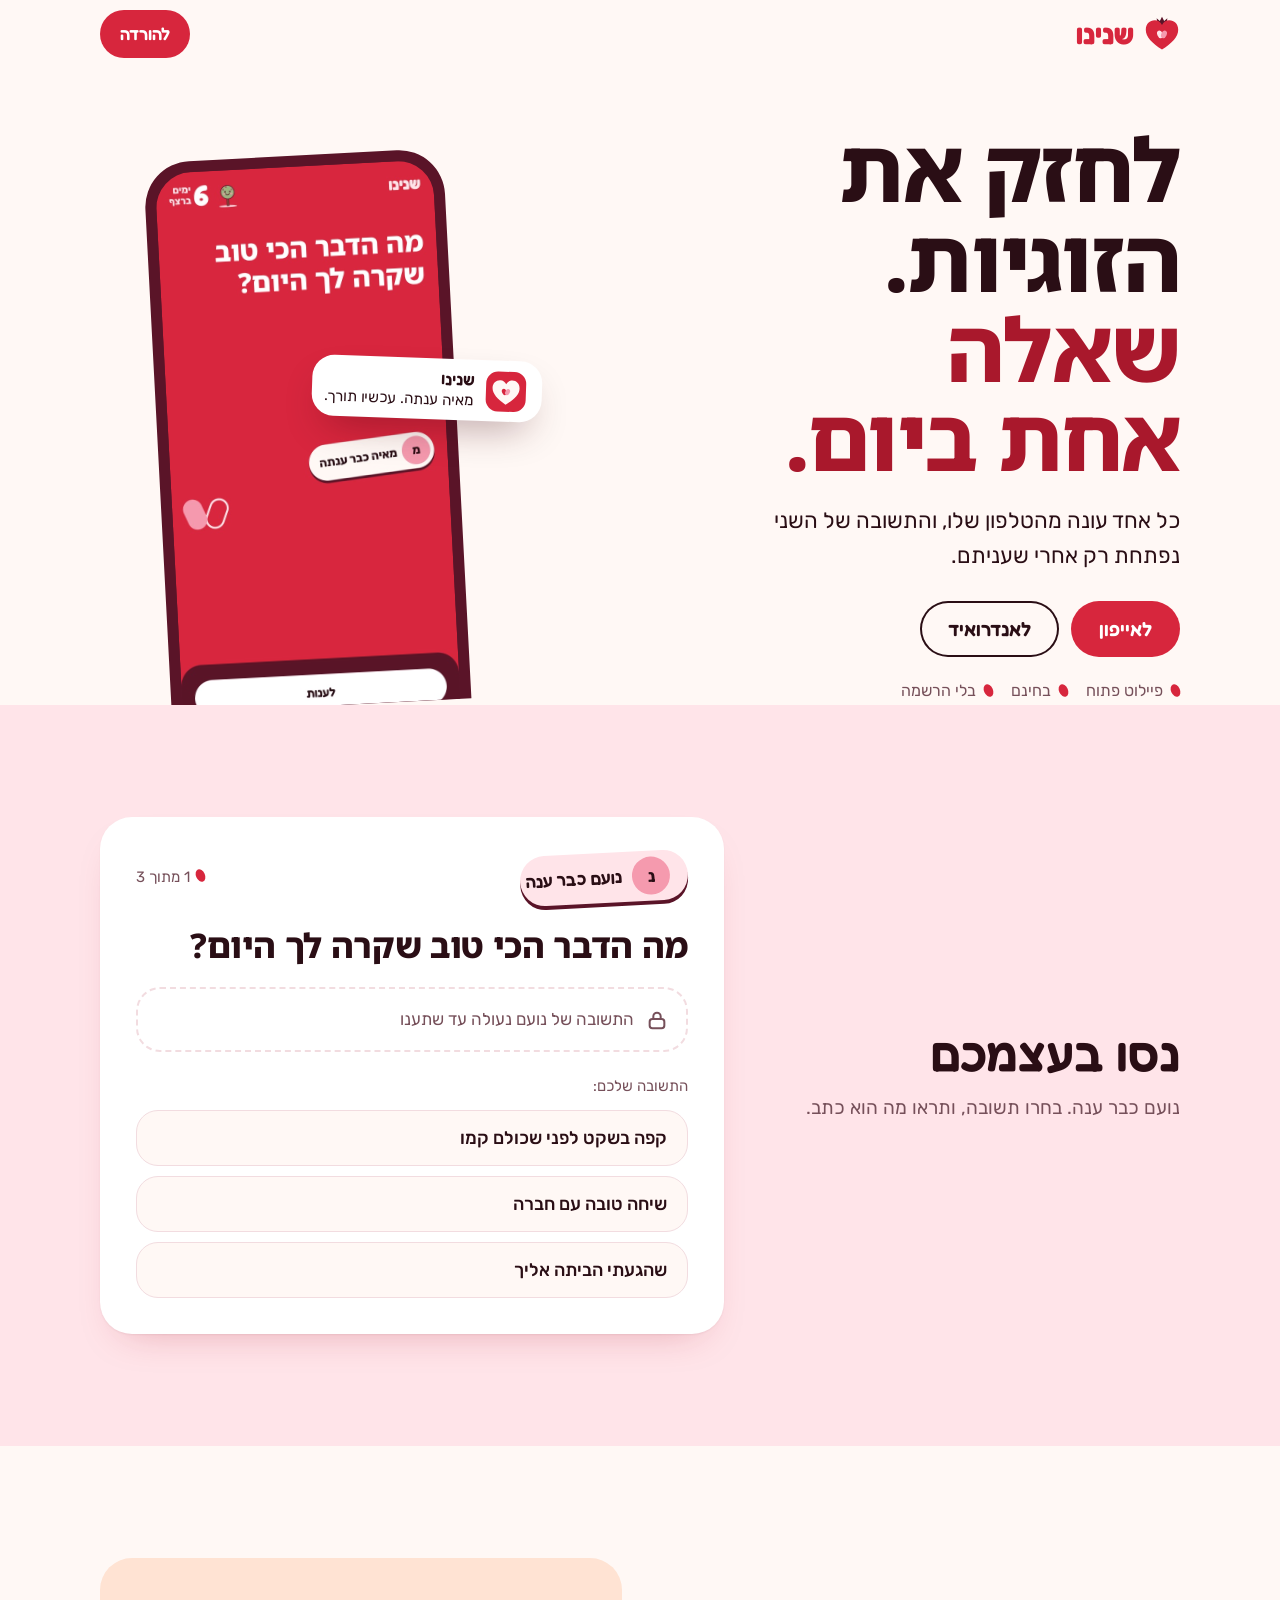
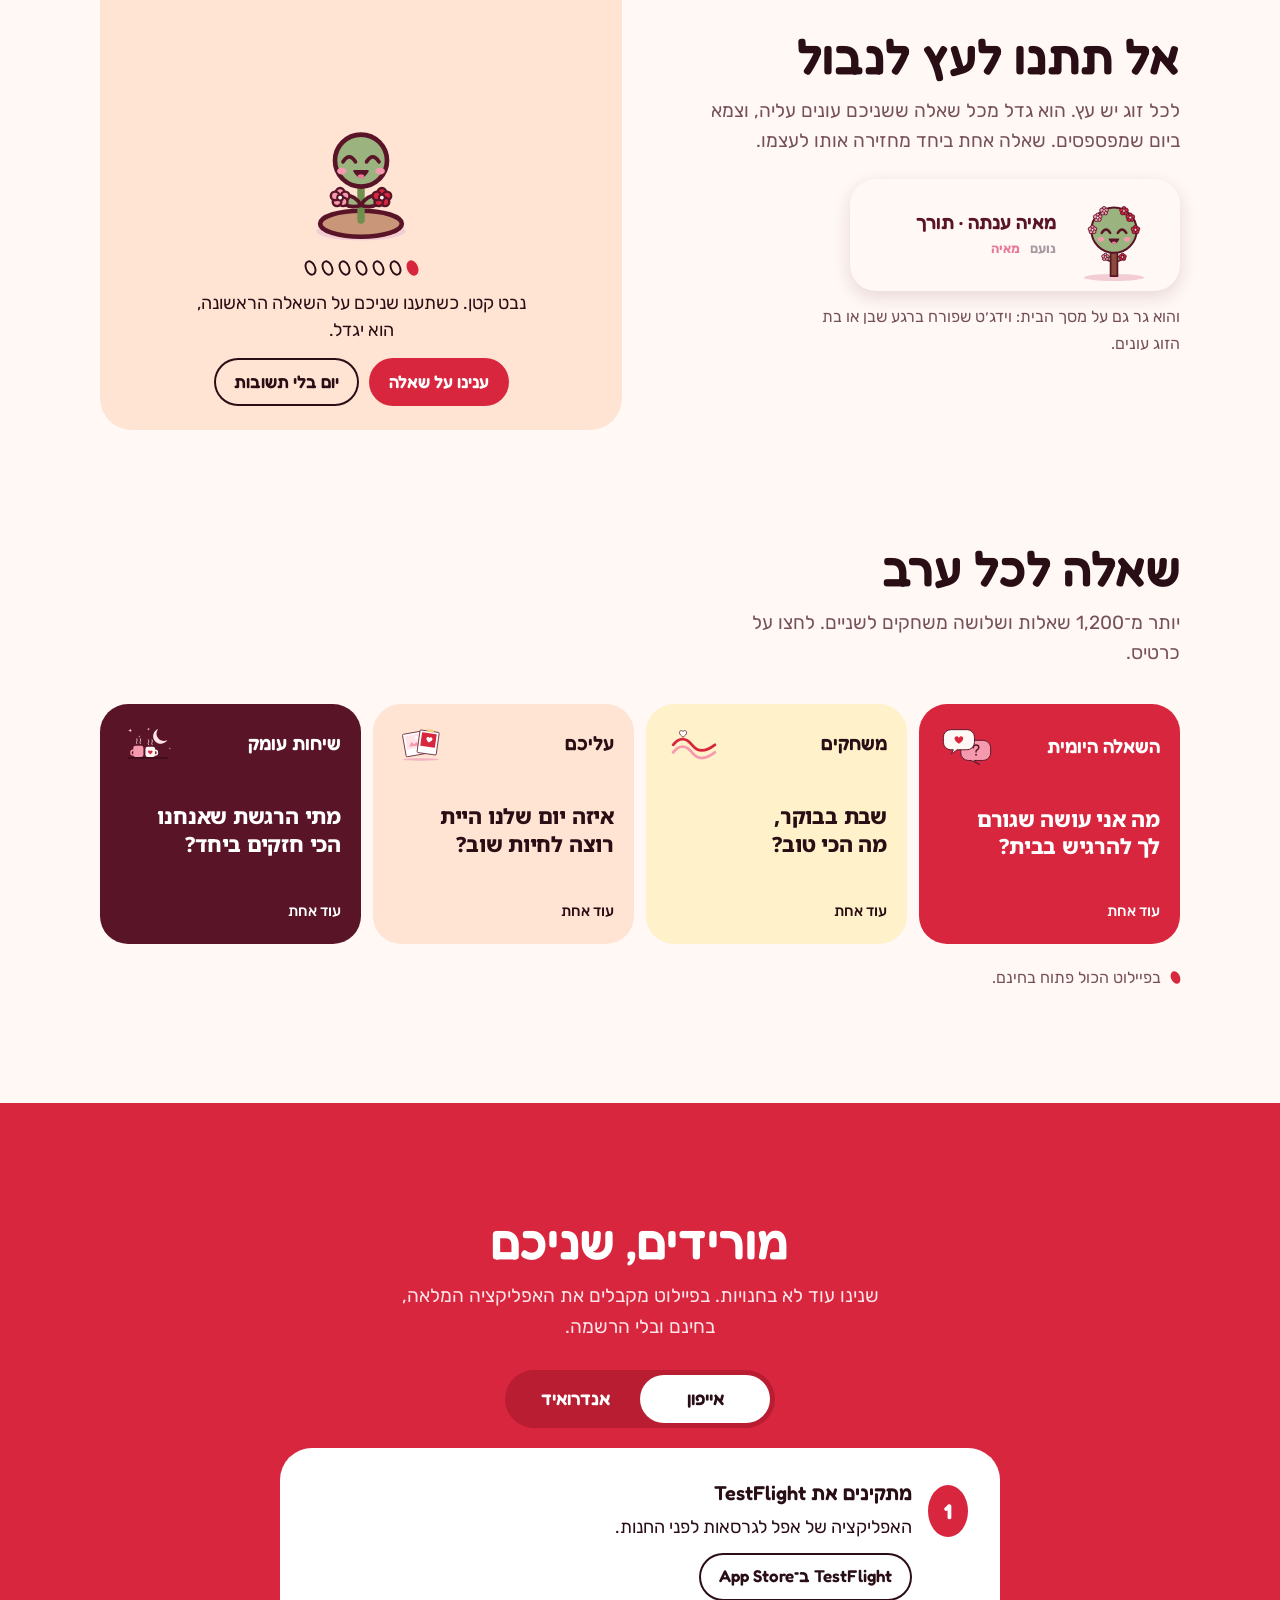
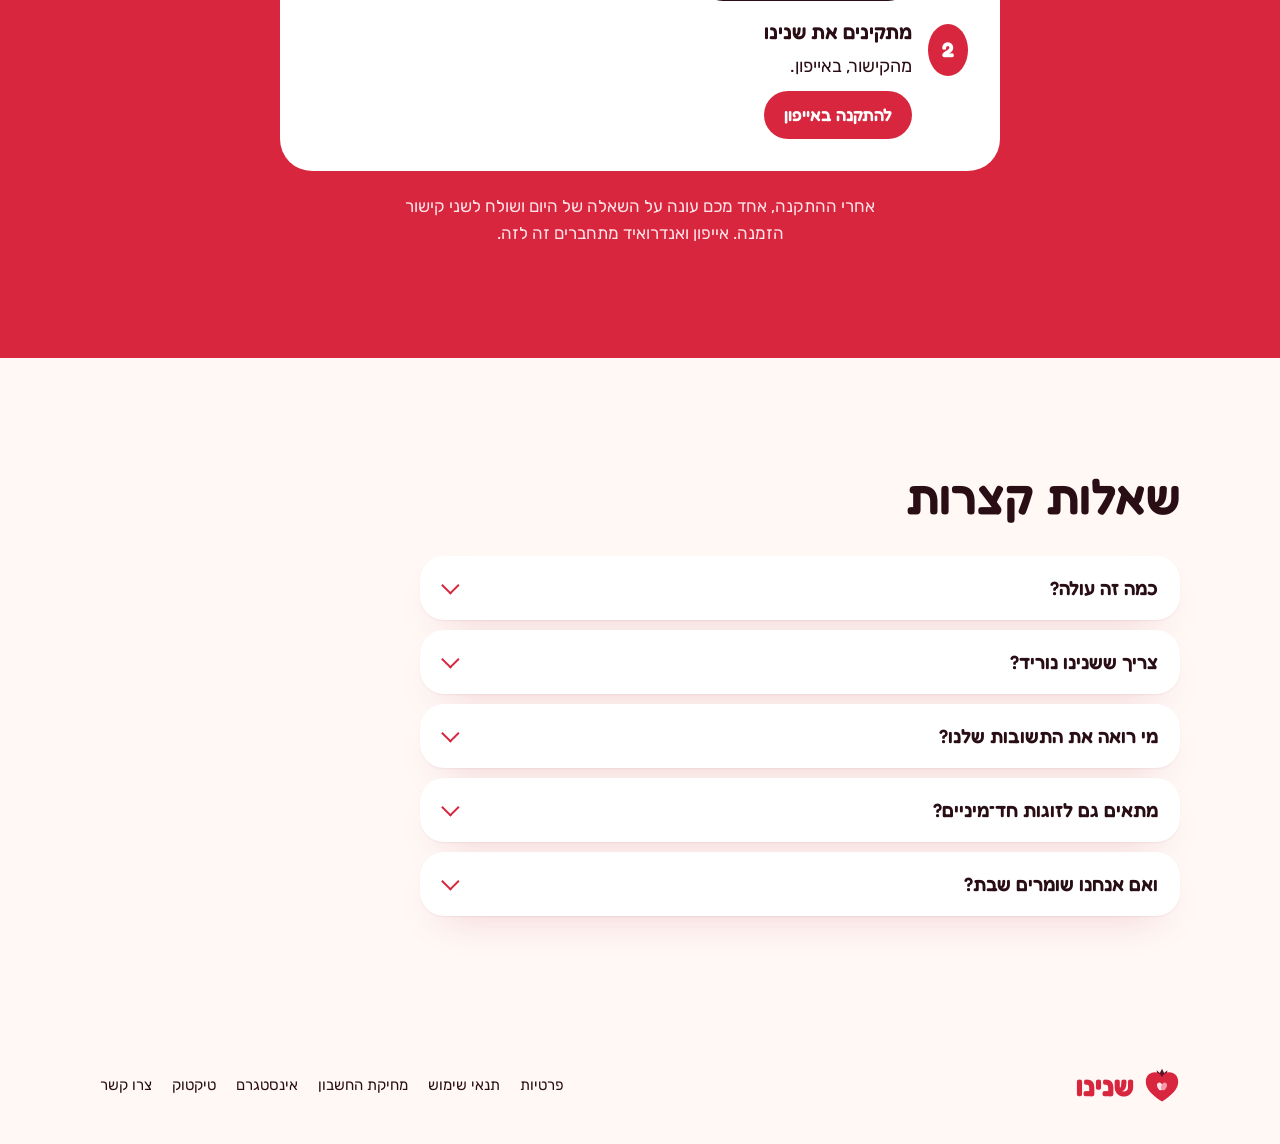
==== commit 6f5d1933: "Tree demo follows the new rule (questions together), the widget, the mascot drawings; join page stor" ====
--- a/index.html
+++ b/index.html
@@ -4,7 +4,7 @@
 <meta charset="utf-8">
 <meta name="viewport" content="width=device-width, initial-scale=1, viewport-fit=cover">
 <title>שנינו: אפליקציה לחיזוק הזוגיות, שאלה אחת ביום</title>
-<meta name="description" content="אפליקציה לחיזוק הזוגיות, בעברית: כל יום מגיעה לשניכם אותה שאלה, והתשובות נפתחות רק כששניכם עניתם. וכל יום ששניכם עונים, העץ שלכם גדל. לאייפון ולאנדרואיד.">
+<meta name="description" content="אפליקציה לחיזוק הזוגיות, בעברית: כל יום מגיעה לשניכם אותה שאלה, והתשובות נפתחות רק כששניכם עניתם. וכל שאלה ששניכם עונים עליה מגדלת את העץ שלכם, גם על מסך הבית. לאייפון ולאנדרואיד.">
 <link rel="canonical" href="https://shneinu.com/">
 <link rel="alternate" hreflang="he-IL" href="https://shneinu.com/">
 <link rel="alternate" hreflang="x-default" href="https://shneinu.com/">
@@ -181,6 +181,11 @@
   .tree .row { display: flex; flex-wrap: wrap; gap: 10px; justify-content: center; }
   .tree .row .btn-line { color: #2A0E15; box-shadow: inset 0 0 0 2px #2A0E15; }
   .tree .row .btn-line:active { background: #FFD2BD; }
+  .widget { display: flex; align-items: center; gap: 10px; background: #FFF8F5; border-radius: 26px; padding: 8px 18px 8px 8px; margin-top: 22px; max-width: 330px; box-shadow: 0 6px 18px rgba(90,20,40,.14); }
+  .widget img { width: 96px; height: 96px; }
+  .widget b { display: block; font: 600 19px/24px var(--display, inherit); color: #5A1428; }
+  .widget span { display: flex; gap: 10px; margin-top: 4px; } .widget i { font-style: normal; font-weight: 700; font-size: 13px; } .widget .me { color: #A89AA0; } .widget .her { color: #E8799A; }
+  .widget-line { margin: 12px 0 0; color: var(--muted); font-size: 16px; max-width: 36ch; }
   .reset { background: none; border: 0; color: #76505A; font: 500 15px var(--body); cursor: pointer; min-height: 44px; text-decoration: underline; text-underline-offset: 3px; }
 
   /* ------------------------------------------------------------ packs */
@@ -219,6 +224,7 @@
   .stores { display: none; flex-wrap: wrap; gap: 12px; justify-content: center; margin-top: 28px; }
   html.launched .pilot-only { display: none !important; }
   html.launched .stores { display: flex; }
+  html.launched .stores:empty { display: none; }
 
   /* ------------------------------------------------------------ faq */
   .faq { display: grid; gap: 10px; margin-top: 32px; max-width: 760px; }
@@ -315,14 +321,16 @@
   <div class="wrap">
     <div>
       <h2>אל תתנו לעץ לנבול</h2>
-      <p class="lead">לכל זוג יש עץ. הוא גדל בכל יום ששניכם עונים, וצמא ביום שמפספסים. שאלה אחת ביחד מחזירה אותו לעצמו.</p>
+      <p class="lead">לכל זוג יש עץ. הוא גדל מכל שאלה ששניכם עונים עליה, וצמא ביום שמפספסים. שאלה אחת ביחד מחזירה אותו לעצמו.</p>
+      <div class="widget" aria-hidden="true"><img src="art/tree/5-0.svg" width="96" height="96" alt=""><div><b>מאיה ענתה · תורך</b><span><i class="me">נועם</i><i class="her">מאיה</i></span></div></div>
+      <p class="widget-line">והוא גר גם על מסך הבית: וידג׳ט שפורח ברגע שבן או בת הזוג עונים.</p>
     </div>
     <div class="garden">
       <img id="tree-img" src="art/tree/1-0.svg" width="260" height="260" alt="">
       <div class="seeds" id="tree-seeds" aria-hidden="true"></div>
       <p class="tree-line" id="tree-line" aria-live="polite"></p>
       <div class="row">
-        <button class="btn btn-red btn-sm" type="button" id="tree-grow">שנינו ענינו</button>
+        <button class="btn btn-red btn-sm" type="button" id="tree-grow">ענינו על שאלה</button>
         <button class="btn btn-line btn-sm" type="button" id="tree-miss">יום בלי תשובות</button>
       </div>
       <button class="reset" type="button" id="tree-reset" hidden>מההתחלה</button>
@@ -348,17 +356,17 @@
   <div class="wrap">
     <h2>מורידים, שניכם</h2>
     <p class="lead pilot-only">שנינו עוד לא בחנויות. בפיילוט מקבלים את האפליקציה המלאה, בחינם ובלי הרשמה.</p>
-    <div class="switch pilot-only" role="tablist" aria-label="איזה טלפון">
+    <div class="switch" role="tablist" aria-label="איזה טלפון">
       <button type="button" role="tab" id="tab-ios" aria-controls="how-ios" aria-selected="true">אייפון</button>
       <button type="button" role="tab" id="tab-android" aria-controls="how-android" aria-selected="false">אנדרואיד</button>
     </div>
-    <div class="how pilot-only" id="how-ios" role="tabpanel" aria-labelledby="tab-ios">
+    <div class="how" id="how-ios" role="tabpanel" aria-labelledby="tab-ios">
       <ol>
         <li><b>מתקינים את TestFlight</b><span>האפליקציה של אפל לגרסאות לפני החנות.</span><a class="btn btn-line btn-sm" href="https://apps.apple.com/app/testflight/id899247664">TestFlight ב־App Store</a></li>
         <li><b>מתקינים את שנינו</b><span>מהקישור, באייפון.</span><a class="btn btn-red btn-sm" href="https://testflight.apple.com/join/8ZF1aGgc">להתקנה באייפון</a></li>
       </ol>
     </div>
-    <div class="how pilot-only" id="how-android" role="tabpanel" aria-labelledby="tab-android" hidden>
+    <div class="how" id="how-android" role="tabpanel" aria-labelledby="tab-android" hidden>
       <ol>
         <li><b>מצטרפים לקבוצת הבודקים</b><span>עם חשבון Google שבטלפון. זו רק הרשימה ש־Google צריכה.</span><a class="btn btn-line btn-sm" href="https://groups.google.com/g/shneinu-testers">להצטרף לקבוצה</a></li>
         <li><b>מתקינים מ־Google Play</b><span>״להצטרף לבדיקה״, ואז להתקנה.</span><a class="btn btn-red btn-sm" href="https://play.google.com/apps/testing/com.shneinu.app">להתקנה באנדרואיד</a></li>
@@ -399,8 +407,10 @@
 </footer>
 
 <script>
-// After launch: put the two store links here. The pilot steps give way to
-// store buttons, this phone's store first.
+// After launch: put the store links here. With both, the pilot steps give way
+// to store buttons, this phone's store first. With one (iPhone first, while
+// Android is still in Google's test), that phone's tab gets its store button
+// and the other keeps its test steps.
 const STORES = { ios: '', android: '' };
 
 const ua = navigator.userAgent;
@@ -428,14 +438,25 @@
 if (STORES.ios || STORES.android) {
   document.documentElement.classList.add('launched');
   const label = { ios: 'להורדה מ־App Store', android: 'להורדה מ־Google Play' };
-  const order = phone === 'android' ? ['android', 'ios'] : ['ios', 'android'];
-  for (const store of order) {
-    if (!STORES[store]) continue;
-    const a = document.createElement('a');
-    a.className = 'btn btn-white';
-    a.href = STORES[store];
-    a.textContent = label[store];
-    document.querySelector('[data-stores]').append(a);
+  if (STORES.ios && STORES.android) {
+    document.querySelector('.get .switch').style.display = 'none';
+    for (const o of ['ios', 'android']) $('how-' + o).style.display = 'none';
+    const order = phone === 'android' ? ['android', 'ios'] : ['ios', 'android'];
+    for (const store of order) {
+      const a = document.createElement('a');
+      a.className = 'btn btn-white';
+      a.href = STORES[store];
+      a.textContent = label[store];
+      document.querySelector('[data-stores]').append(a);
+    }
+  } else {
+    for (const store of ['ios', 'android']) {
+      if (!STORES[store]) continue;
+      $('how-' + store).innerHTML = '<ol><li><b>מורידים את שנינו</b><span>בחינם, מהחנות.</span><a class="btn btn-red btn-sm"></a></li></ol>';
+      const a = $('how-' + store).querySelector('a');
+      a.href = STORES[store];
+      a.textContent = label[store];
+    }
   }
 }
 
@@ -495,19 +516,21 @@
 showDemo();
 
 // ------------------------------------------------------------ the tree
-// The app's rules, simplified: it grows a stage after 1, 2, 3, 5, 10 and 14
-// days both answered; each day missed adds a degree of wilt (up to 3); a day
-// both answered heals it; a week with no answers drops it a stage.
-const STAGES = [0, 1, 2, 3, 5, 10, 14];
+// The app's rules (since Nov 13, 2026), simplified: it grows a stage at 3, 7,
+// 14, 25, 40 and 60 questions answered together (the daily one, extras, a
+// blitz); each day missed adds a degree of wilt (up to 3); a day both answered
+// heals it; a week with no answers drops it a stage.
+const STAGES = [0, 3, 7, 14, 25, 40, 60];
 const tree = { points: 0, wilt: 0, quiet: 0 };
 const stageOf = (p) => STAGES.filter((s) => p >= s).length;
 const days = (n) => (n === 1 ? 'יום אחד' : n === 2 ? 'יומיים' : `${n} ימים`);
+const questions = (n) => (n === 1 ? 'שאלה אחת' : `${n} שאלות`);
 function treeLine(stage) {
   if (tree.wilt === 0) {
     if (stage === 1 && tree.points === 0) return 'נבט קטן. כשתענו שניכם על השאלה הראשונה, הוא יגדל.';
     if (stage === 7) return 'בשיא שלו. כל יום ששניכם עונים שומר עליו פורח.';
     const left = STAGES[stage] - tree.points;
-    return left === 1 ? 'עוד יום אחד ששניכם עונים, והוא גדל.' : `עוד ${days(left)} ששניכם עונים, והוא גדל.`;
+    return `עוד ${questions(left)} ביחד, והוא גדל.`;
   }
   if (tree.wilt === 1) return 'צמא. עונים היום ביחד, והוא מתאושש.';
   if (tree.wilt === 2) return 'נובל. שאלה אחת ביחד היום, והוא חוזר לעצמו.';
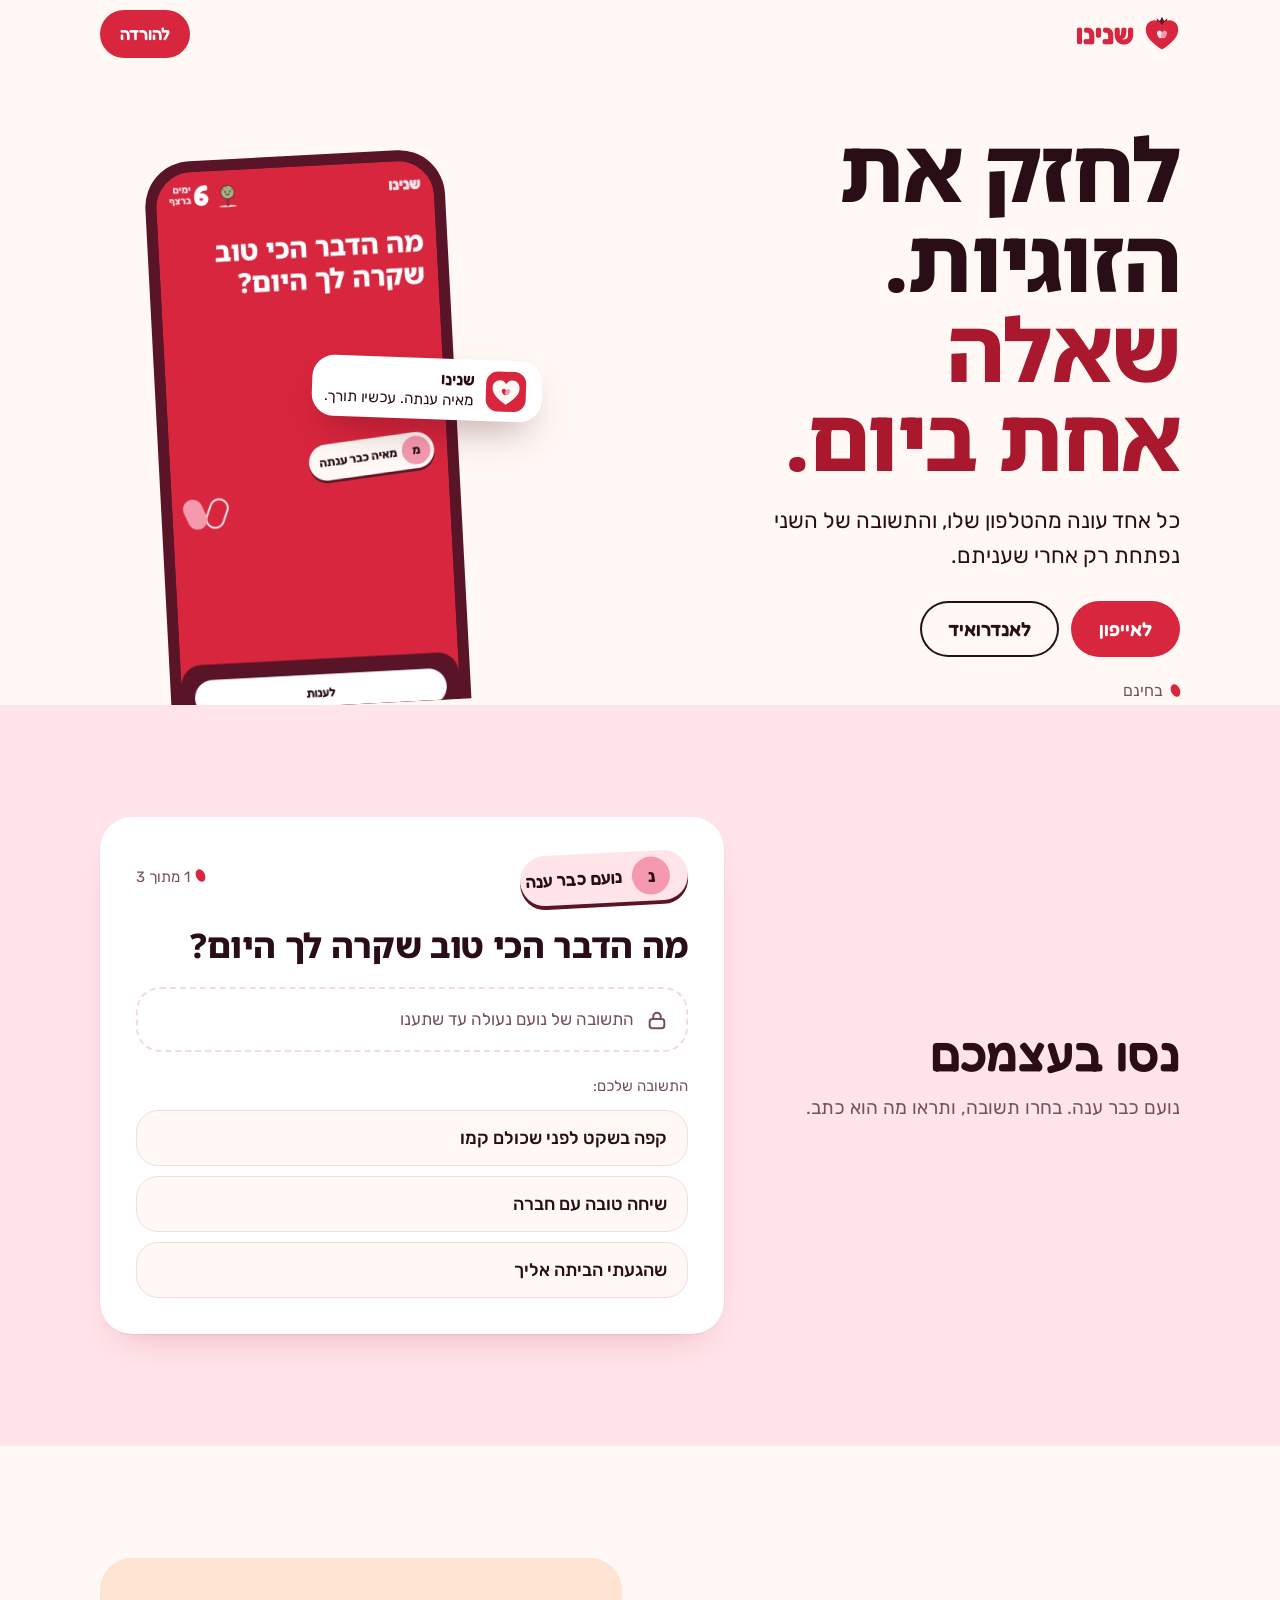
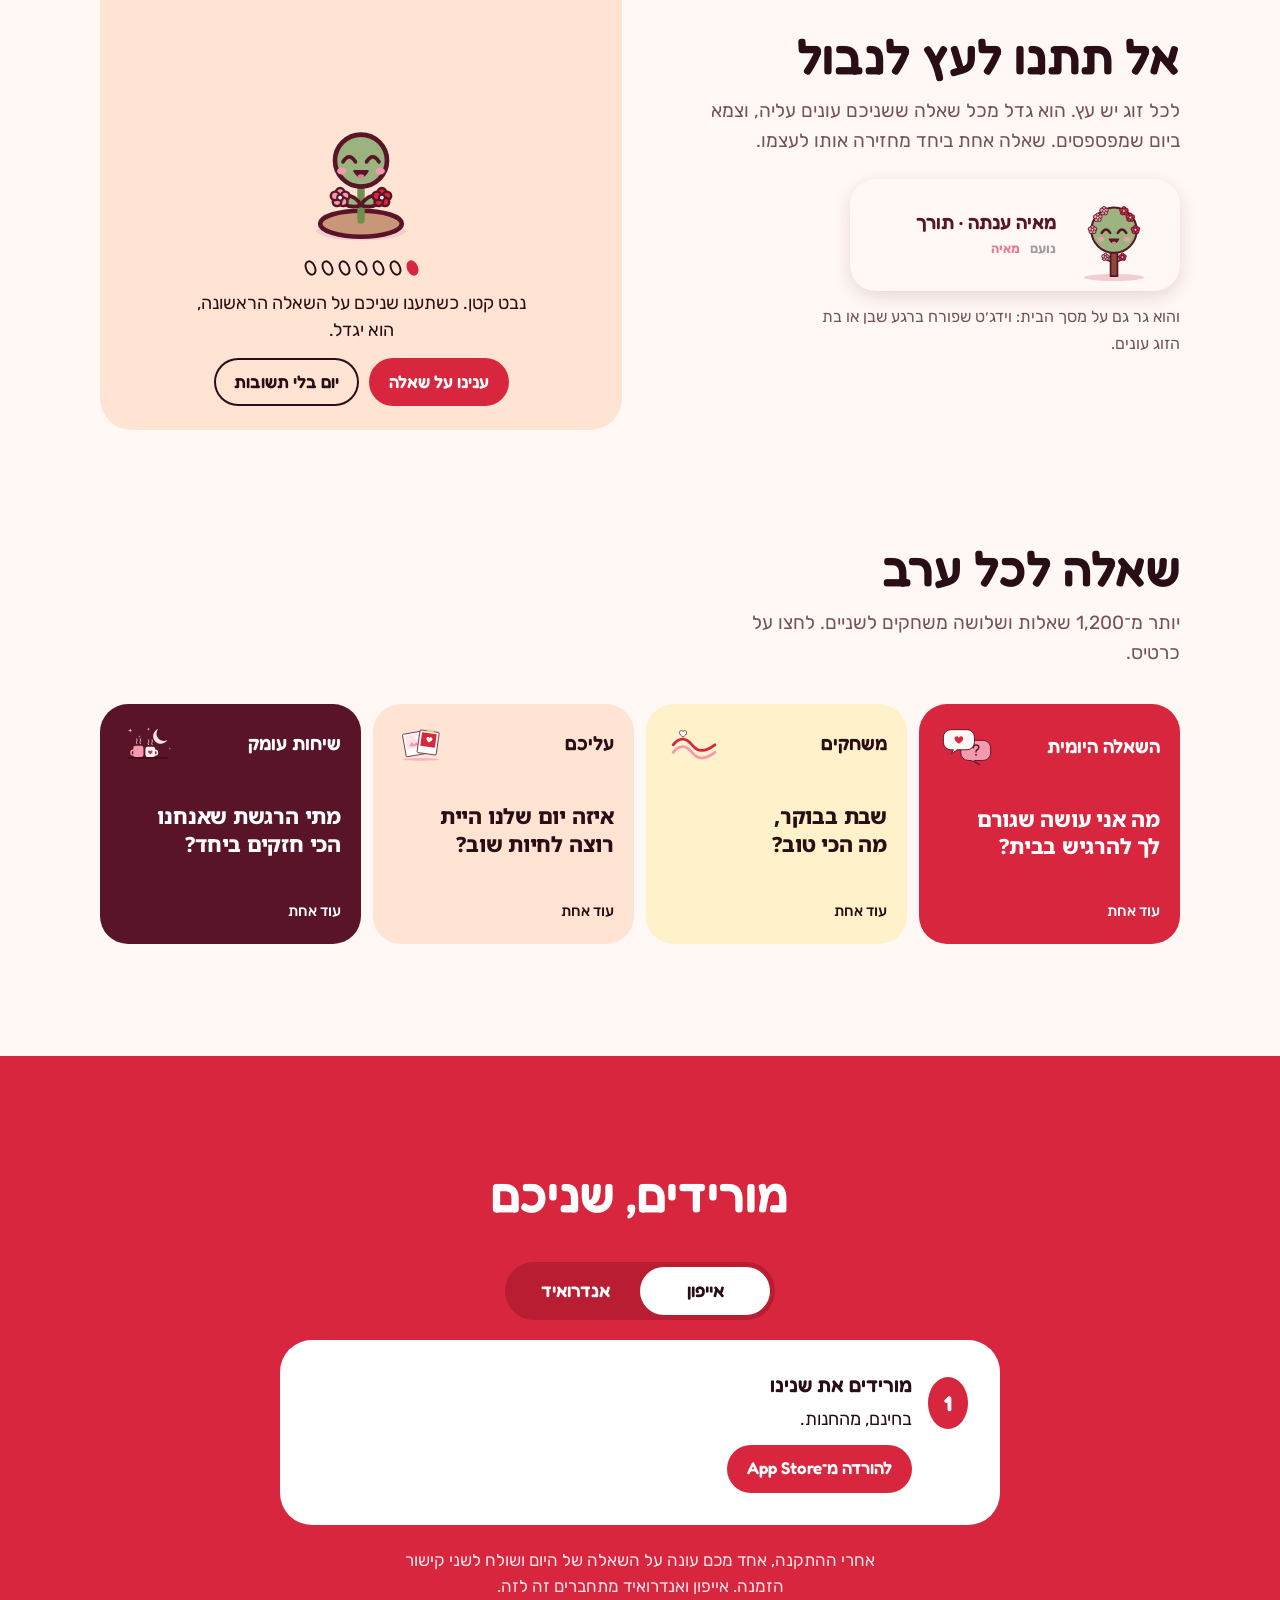
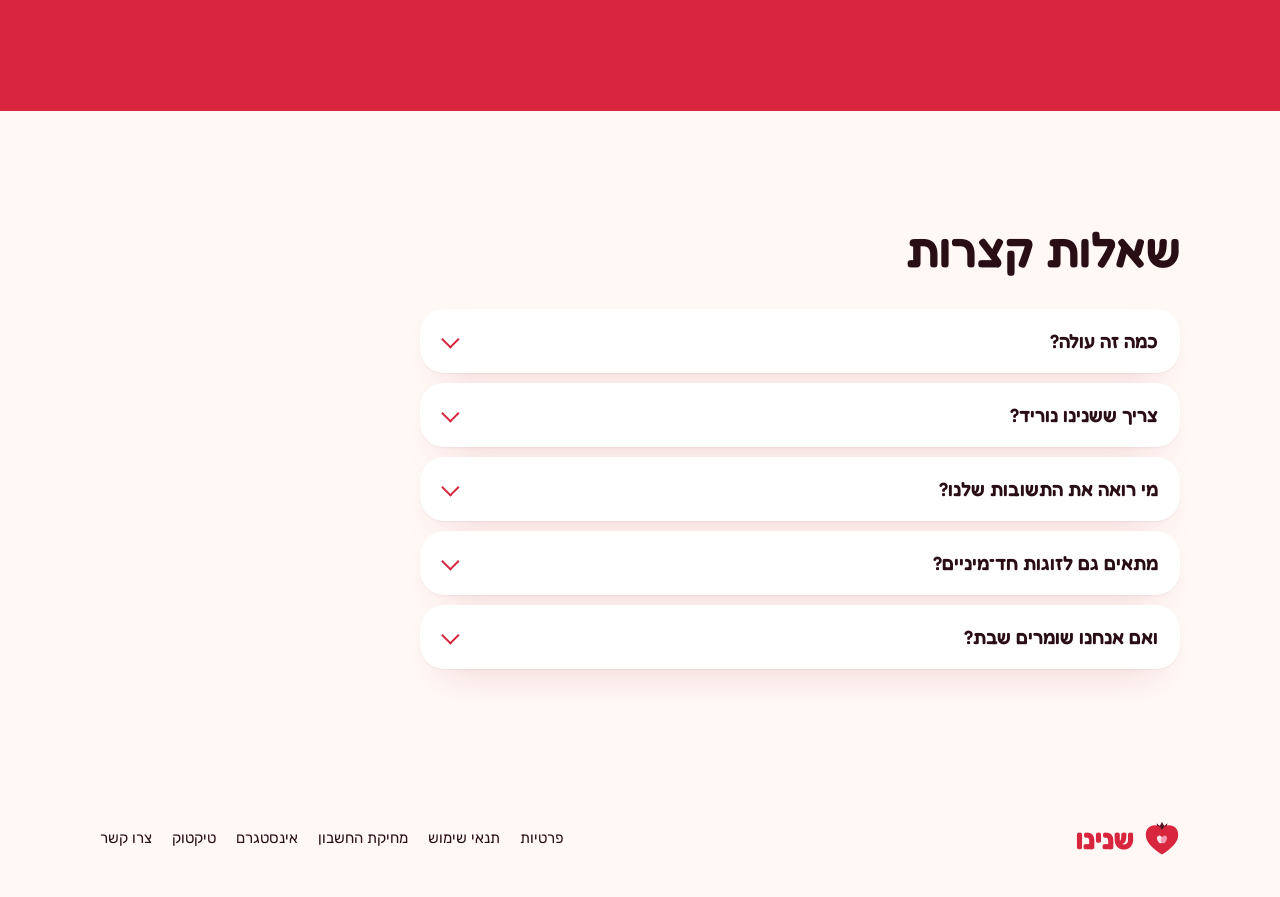
==== commit f5c98e8d: "Landing page: App Store link for iPhone (live on the App Store)" ====
--- a/index.html
+++ b/index.html
@@ -411,7 +411,7 @@
 // to store buttons, this phone's store first. With one (iPhone first, while
 // Android is still in Google's test), that phone's tab gets its store button
 // and the other keeps its test steps.
-const STORES = { ios: '', android: '' };
+const STORES = { ios: 'https://apps.apple.com/app/id6822863523', android: '' };
 
 const ua = navigator.userAgent;
 const phone = /android/i.test(ua) ? 'android' : /iphone|ipad|ipod/i.test(ua) ? 'ios' : null;
